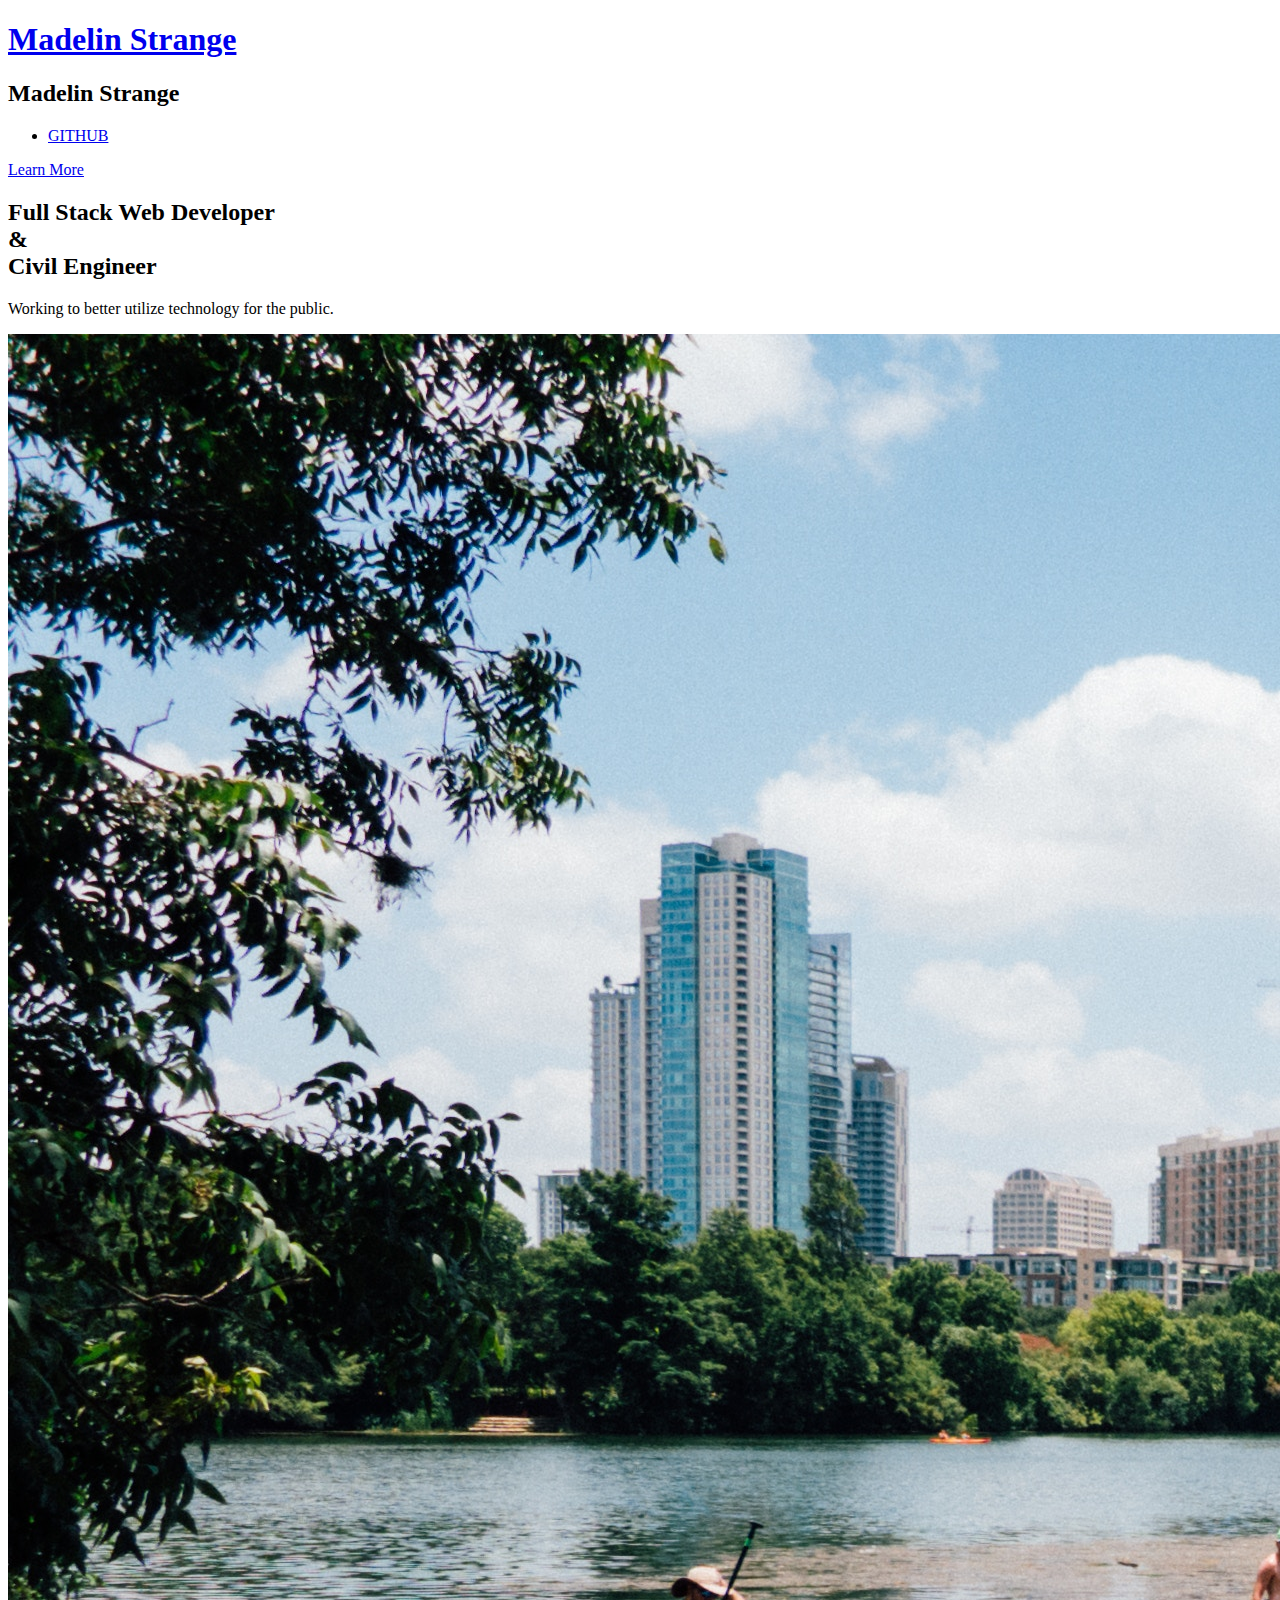
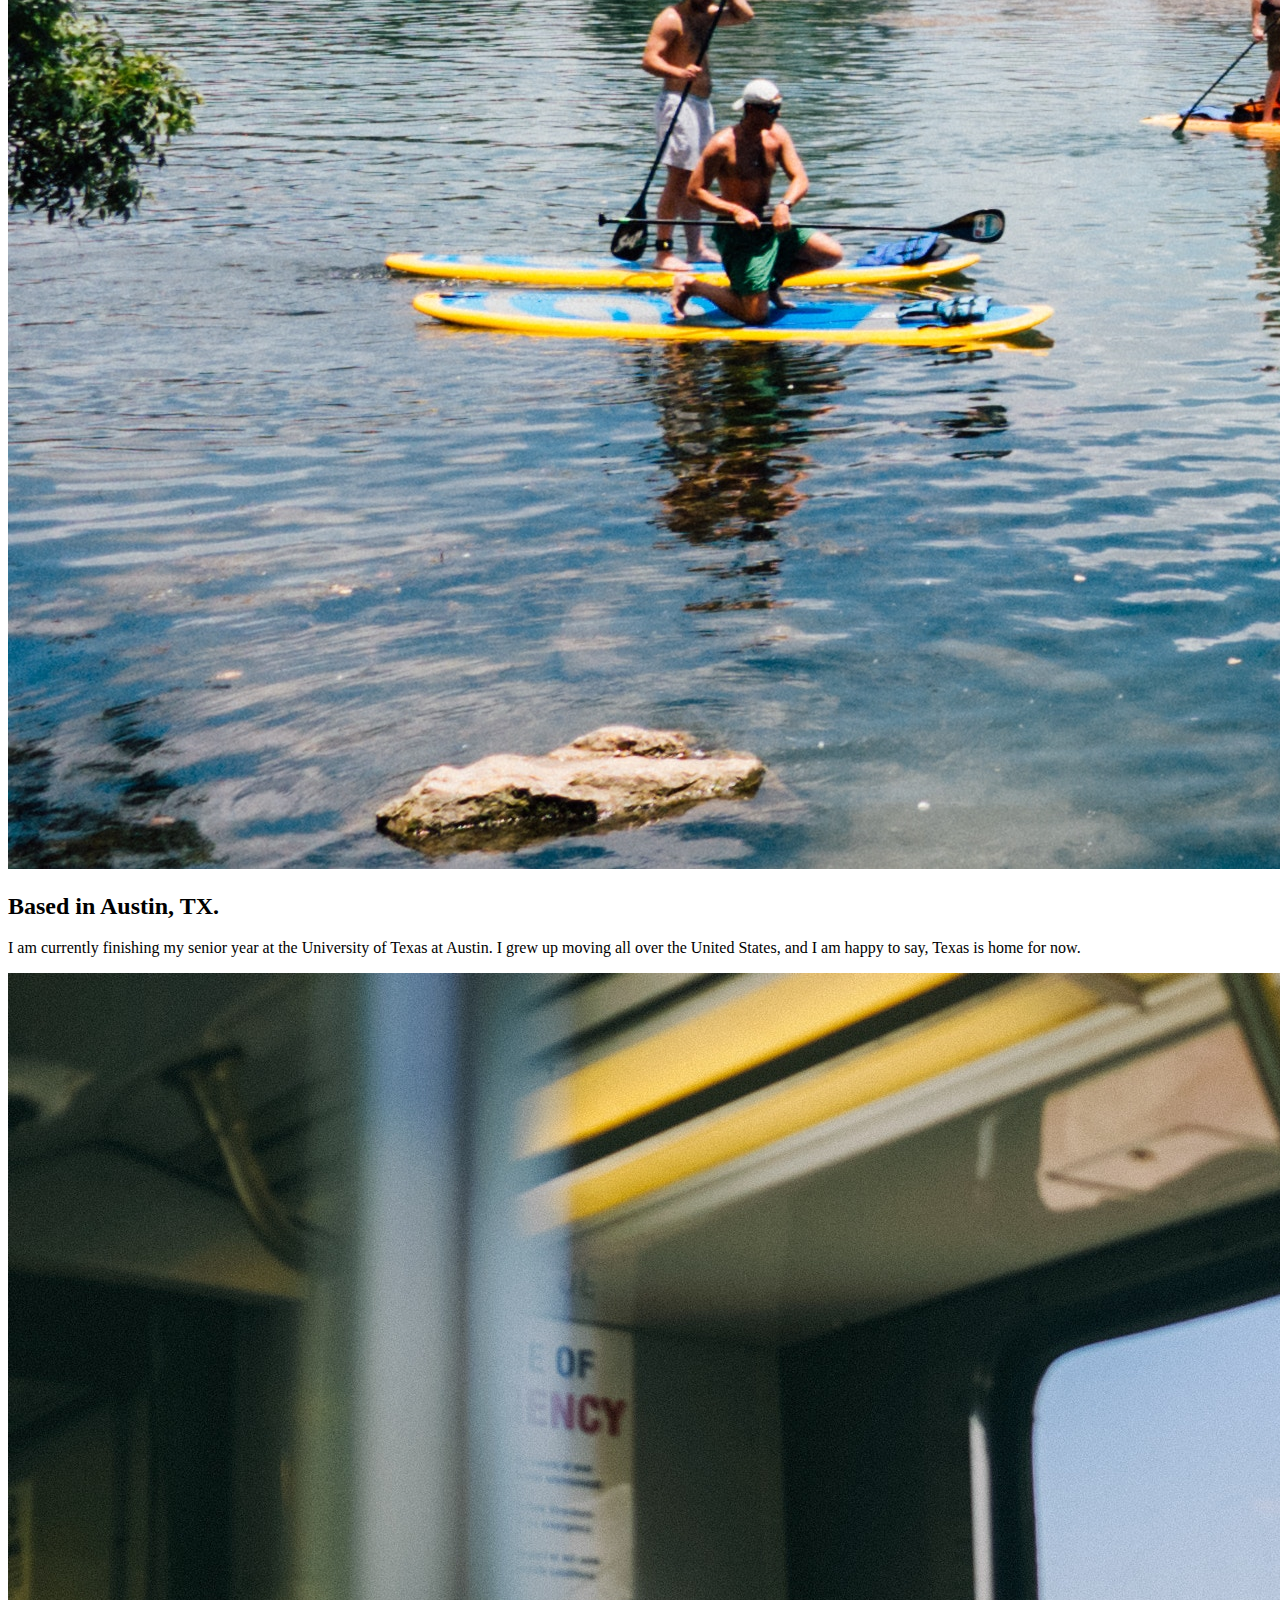
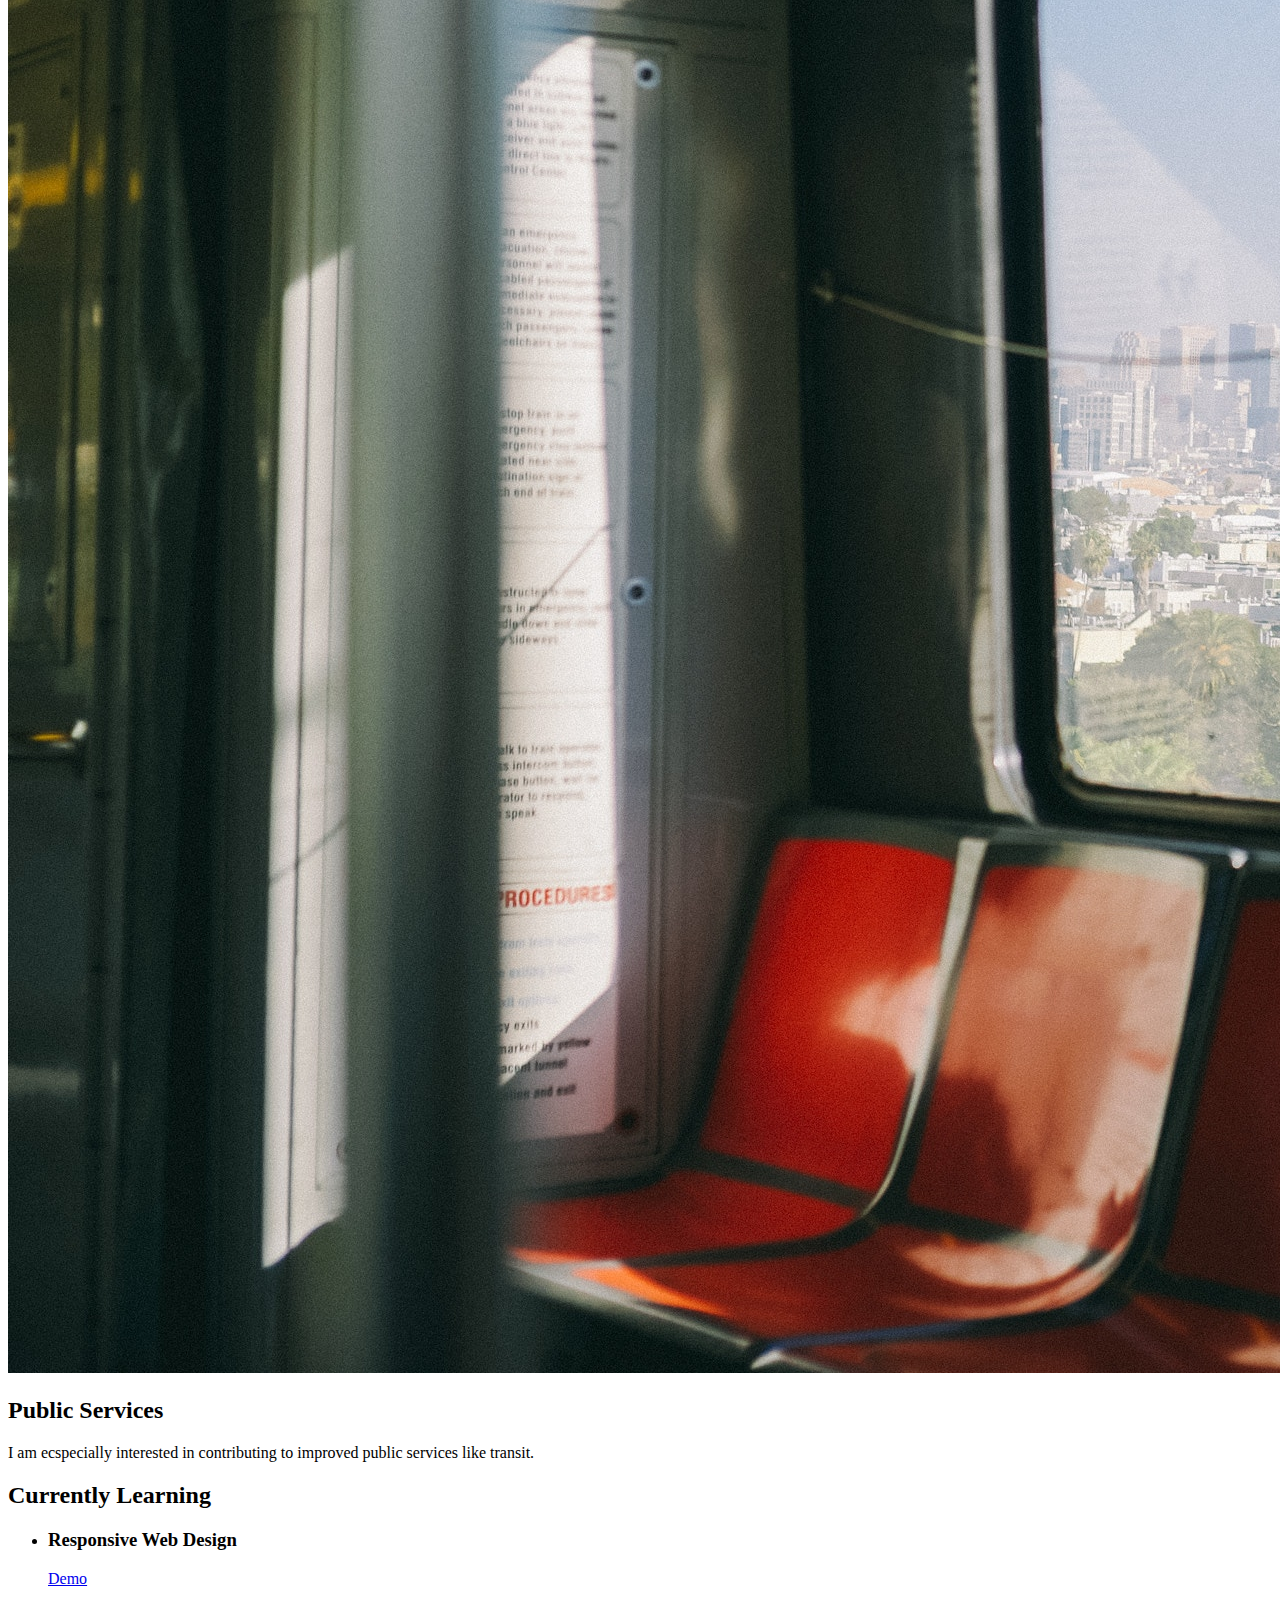
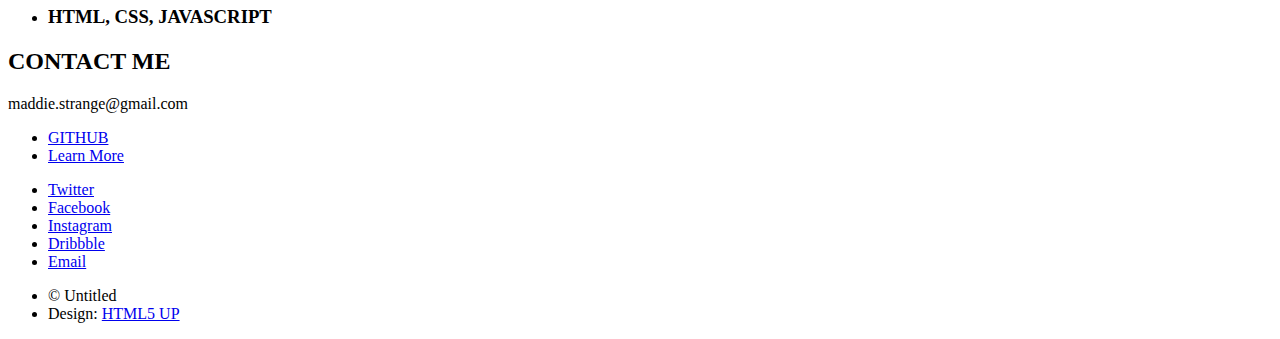
==== index.html @ aa62a580 "everything" ====
<!DOCTYPE HTML>
<!--
	Spectral by HTML5 UP
	html5up.net | @ajlkn
	Free for personal and commercial use under the CCA 3.0 license (html5up.net/license)
-->
<html>
	<head>
		<title>Madelin Strange Portfolio</title>
		<meta charset="utf-8" />
		<meta name="viewport" content="width=device-width, initial-scale=1, user-scalable=no" />
		<link rel="stylesheet" href="assets/css/main.css" />
		<noscript><link rel="stylesheet" href="assets/css/noscript.css" /></noscript>
	</head>
	<body class="landing is-preload">

		<!-- Page Wrapper -->
			<div id="page-wrapper">

				<!-- Header -->
					<header id="header" class="alt">
						<h1><a href="index.html">Madelin Strange</a></h1>
						<nav id="nav">
							<ul>
								<!-- <li class="special">
									<a href="#menu" class="menuToggle"><span>Menu</span></a>
									<div id="menu">
										<ul>
											<li><a href="index.html">Home</a></li>
											<li><a href="generic.html">Generic</a></li>
											<li><a href="elements.html">Elements</a></li>
											<li><a href="#">Sign Up</a></li>
											<li><a href="#">Log In</a></li>
										</ul>
									</div>
								</li> -->
							</ul>
						</nav>
					</header>

				<!-- Banner -->
					<section id="banner">
						<div class="inner">
							<h2>Madelin Strange</h2>
							<!-- <p>Another fine responsive<br />
							site template freebie<br />
							crafted by <a href="http://html5up.net">HTML5 UP</a>.</p> -->
							<ul class="actions special">
							<li><a href="https://github.com/maddiestrange" class="button primary">GITHUB</a></li>
							</ul>
						</div>
						<a href="#one" class="more scrolly">Learn More</a>
					</section>

				<!-- One -->
					<section id="one" class="wrapper style1 special">
						<div class="inner">
							<header class="major">
								<h2>Full Stack Web Developer<br />
									& <br />
								Civil Engineer</h2>
								<p>Working to better utilize technology for the public.<br /></p>
							</header>
							<!--<ul class="icons major">
								<li><span class="icon fa-diamond major style1"><span class="label">Lorem</span></span></li>
								<li><span class="icon fa-heart-o major style2"><span class="label">Ipsum</span></span></li>
								<li><span class="icon fa-code major style3"><span class="label">Dolor</span></span></li>-->
							</ul>
						</div>
					</section>

				<!-- Two -->
					<section id="two" class="wrapper alt style2">
						<section class="spotlight">
							<div class="image"><img src="images/austin.jpg" alt="" /></div><div class="content">
								<h2>Based in Austin, TX.<br /></h2>
								<p>I am currently finishing my senior year at the University of Texas at Austin. I grew up moving all over the United States, and I am happy to say, Texas is home for now.</p>
							</div>
						</section>
						<!--<section class="spotlight">
							<div class="image"><img src="images/IMG_7140.JPG" alt="" /></div><div class="content">
								<h2>Tortor dolore feugiat<br />
								elementum magna</h2>
								<p>Aliquam ut ex ut augue consectetur interdum. Donec hendrerit imperdiet. Mauris eleifend fringilla nullam aenean mi ligula.</p>
							</div>
						</section>-->
						<section class="spotlight">
							<div class="image"><img src="images/muni.jpg" alt="" /></div><div class="content">
								<h2>Public Services<br /></h2>
								<p>I am ecspecially interested in contributing to improved public services like transit.</p>
							</div>
						</section>
					</section>

				<!-- Three -->
					<section id="three" class="wrapper style3 special">
						<div class="inner">
							<header class="major">
								<h2>Currently Learning</h2>
								<!--<p>Aliquam ut ex ut augue consectetur interdum. Donec amet imperdiet eleifend<br />
								fringilla tincidunt. Nullam dui leo Aenean mi ligula, rhoncus ullamcorper.</p>-->
							</header>
							<ul class="features">
								<!--<li class="icon fa-paper-plane-o">
									<h3>Arcu accumsan</h3>
									<p>Augue consectetur sed interdum imperdiet et ipsum. Mauris lorem tincidunt nullam amet leo Aenean ligula consequat consequat.</p>
								</li>-->
								<li class="icon fa-laptop">
									<h3>Responsive Web Design</h3>
									<a href="https://github.com/maddiestrange/responsive-web-design-I">Demo</a>
								</li>
								<li class="icon fa-code">
									<h3>HTML, CSS, JAVASCRIPT</h3>
									<!--<p>Augue consectetur sed interdum imperdiet et ipsum. Mauris lorem tincidunt nullam amet leo Aenean ligula consequat consequat.</p>-->
								</li>
								<!--<li class="icon fa-headphones">
									<h3>Mauris Imperdiet</h3>
									<p>Augue consectetur sed interdum imperdiet et ipsum. Mauris lorem tincidunt nullam amet leo Aenean ligula consequat consequat.</p>
								</li>-->
								<!--<li class="icon fa-heart-o">
									<h3>Aenean Primis</h3>
									<p>Augue consectetur sed interdum imperdiet et ipsum. Mauris lorem tincidunt nullam amet leo Aenean ligula consequat consequat.</p>
								</li>-->
								<!--<li class="icon fa-flag-o">
									<h3>Tortor Ut</h3>
									<p>Augue consectetur sed interdum imperdiet et ipsum. Mauris lorem tincidunt nullam amet leo Aenean ligula consequat consequat.</p>
								</li>-->
							</ul>
						</div>
					</section>

				<!-- CTA -->
					<section id="cta" class="wrapper style4">
						<div class="inner">
							<header>
								<h2>CONTACT ME</h2>
								<p>maddie.strange@gmail.com</p>
							</header>
							<ul class="actions stacked">
								<li><a href="https://github.com/maddiestrange" class="button fit primary">GITHUB</a></li>
								<li><a href="#" class="button fit">Learn More</a></li>
							</ul>
						</div>
					</section>

				<!-- Footer -->
					<footer id="footer">
						<ul class="icons">
							<li><a href="#" class="icon fa-twitter"><span class="label">Twitter</span></a></li>
							<li><a href="#" class="icon fa-facebook"><span class="label">Facebook</span></a></li>
							<li><a href="#" class="icon fa-instagram"><span class="label">Instagram</span></a></li>
							<li><a href="#" class="icon fa-dribbble"><span class="label">Dribbble</span></a></li>
							<li><a href="maddie.strange@gmail.com" class="icon fa-envelope-o"><span class="label">Email</span></a></li>
						</ul>
						<ul class="copyright">
							<li>&copy; Untitled</li><li>Design: <a href="http://html5up.net">HTML5 UP</a></li>
						</ul>
					</footer>

			</div>

		<!-- Scripts -->
			<script src="assets/js/jquery.min.js"></script>
			<script src="assets/js/jquery.scrollex.min.js"></script>
			<script src="assets/js/jquery.scrolly.min.js"></script>
			<script src="assets/js/browser.min.js"></script>
			<script src="assets/js/breakpoints.min.js"></script>
			<script src="assets/js/util.js"></script>
			<script src="assets/js/main.js"></script>

	</body>
</html>
---- assets/css/noscript.css ----
/*
	Spectral by HTML5 UP
	html5up.net | @ajlkn
	Free for personal and commercial use under the CCA 3.0 license (html5up.net/license)
*/

/* Banner */

	body.is-preload #banner h2 {
		-moz-transform: none;
		-webkit-transform: none;
		-ms-transform: none;
		transform: none;
		opacity: 1;
	}

		body.is-preload #banner h2:before, body.is-preload #banner h2:after {
			width: 100%;
		}

	body.is-preload #banner .more {
		-moz-transform: none;
		-webkit-transform: none;
		-ms-transform: none;
		transform: none;
		opacity: 1;
	}

	body.is-preload #banner:after {
		opacity: 0;
	}
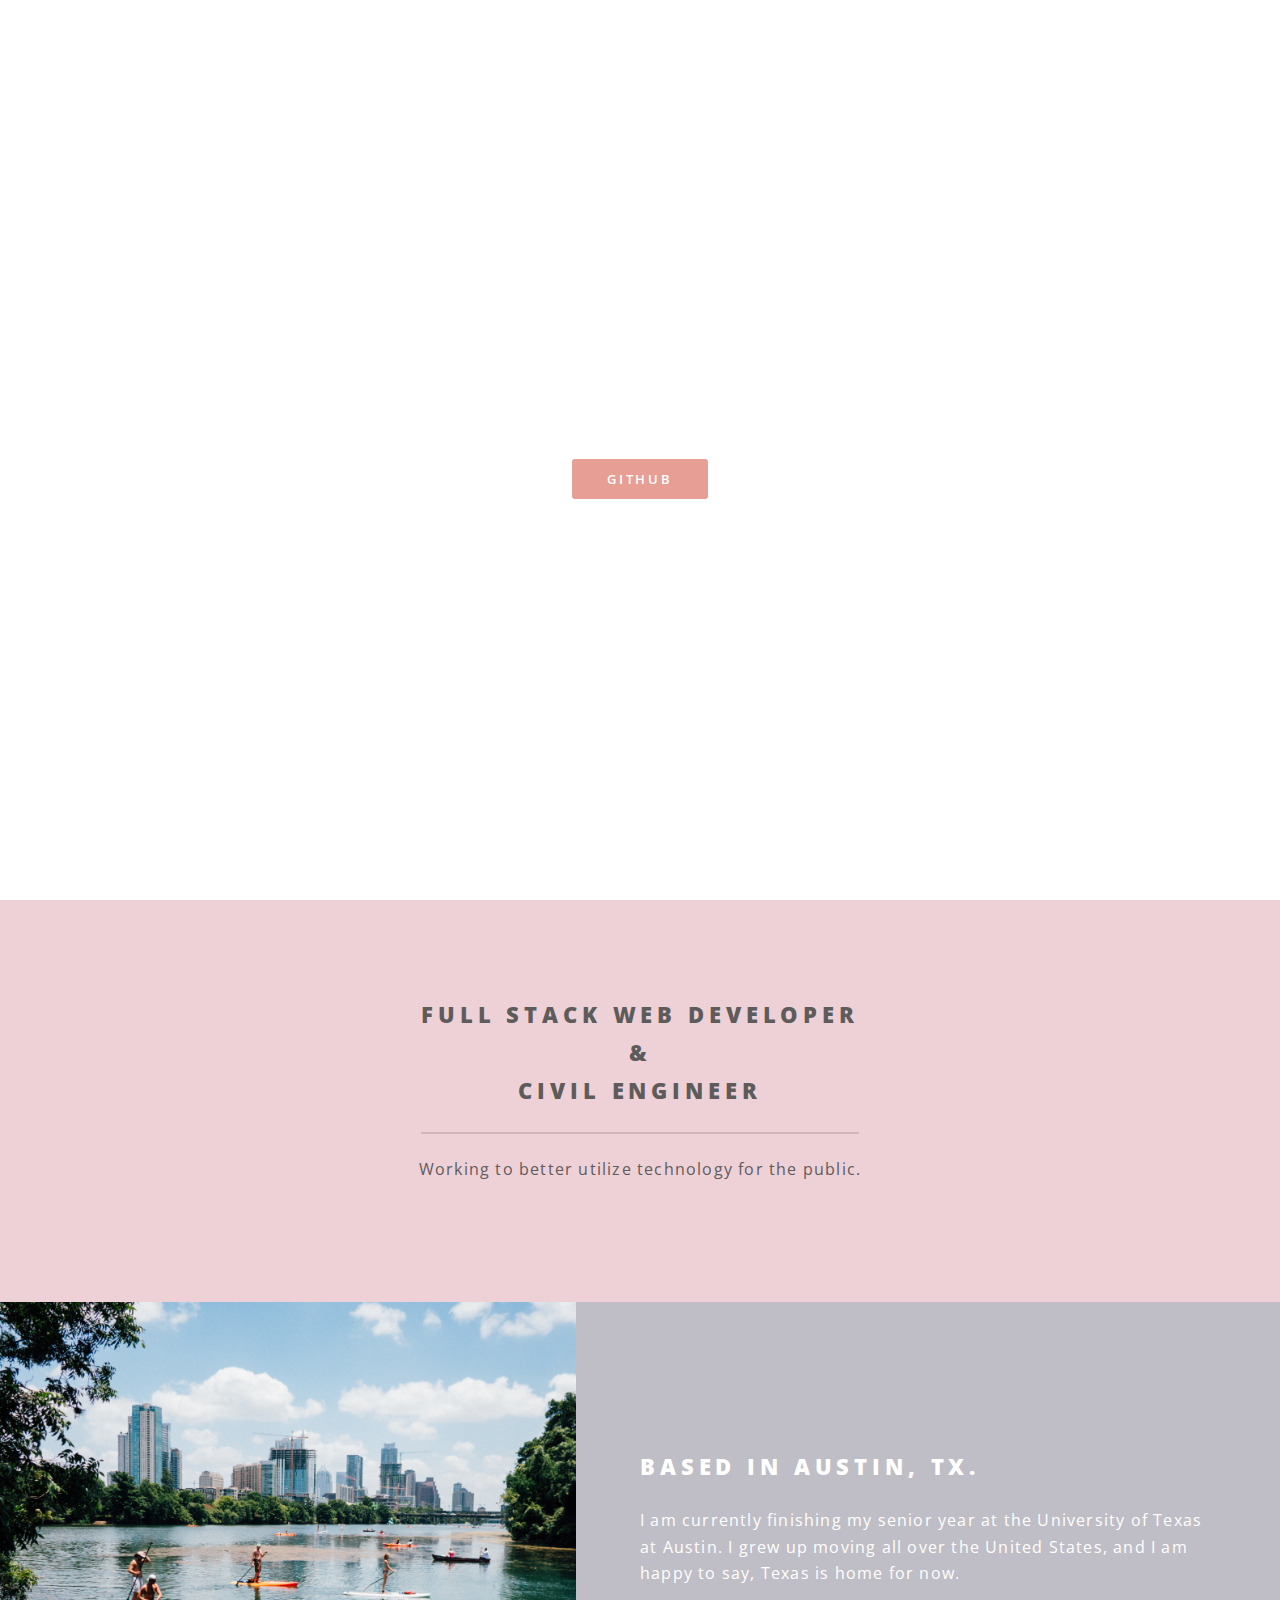
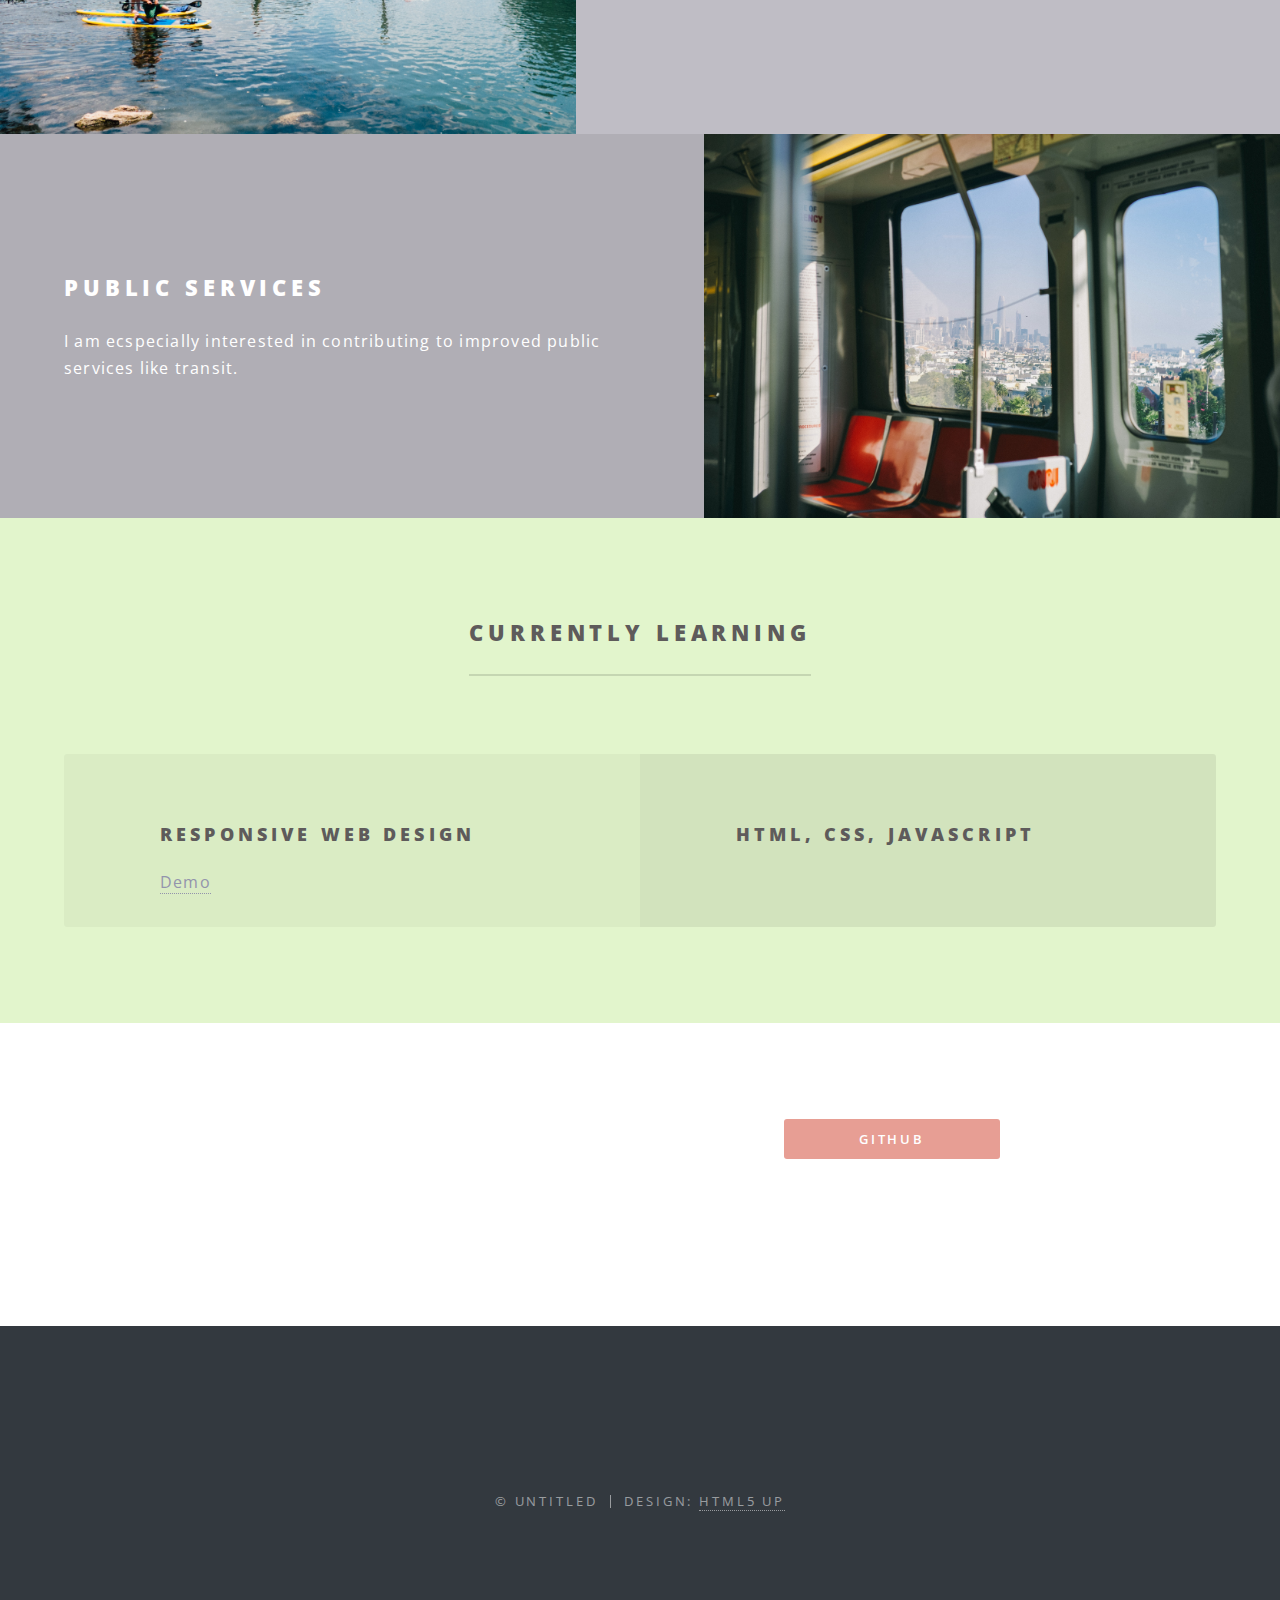
==== commit dc328c3f: "fixed css link" ====
--- a/index.html
+++ b/index.html
@@ -9,7 +9,7 @@
 		<title>Madelin Strange Portfolio</title>
 		<meta charset="utf-8" />
 		<meta name="viewport" content="width=device-width, initial-scale=1, user-scalable=no" />
-		<link rel="stylesheet" href="assets/css/main.css" />
+		<link rel="stylesheet" href="main.css" />
 		<noscript><link rel="stylesheet" href="assets/css/noscript.css" /></noscript>
 	</head>
 	<body class="landing is-preload">
--- a/main.css
+++ b/main.css
@@ -0,0 +1,3978 @@
+@import url(font-awesome.min.css);
+@import url("https://fonts.googleapis.com/css?family=Open+Sans:400,400italic,600,600italic,800,800italic");
+
+/*
+	Spectral by HTML5 UP
+	html5up.net | @ajlkn
+	Free for personal and commercial use under the CCA 3.0 license (html5up.net/license)
+*/
+
+html, body, div, span, applet, object,
+iframe, h1, h2, h3, h4, h5, h6, p, blockquote,
+pre, a, abbr, acronym, address, big, cite,
+code, del, dfn, em, img, ins, kbd, q, s, samp,
+small, strike, strong, sub, sup, tt, var, b,
+u, i, center, dl, dt, dd, ol, ul, li, fieldset,
+form, label, legend, table, caption, tbody,
+tfoot, thead, tr, th, td, article, aside,
+canvas, details, embed, figure, figcaption,
+footer, header, hgroup, menu, nav, output, ruby,
+section, summary, time, mark, audio, video {
+	margin: 0;
+	padding: 0;
+	border: 0;
+	font-size: 100%;
+	font: inherit;
+	vertical-align: baseline;}
+
+article, aside, details, figcaption, figure,
+footer, header, hgroup, menu, nav, section {
+	display: block;}
+
+body {
+	line-height: 1;
+}
+
+ol, ul {
+	list-style: none;
+}
+
+blockquote, q {
+	quotes: none;
+}
+
+	blockquote:before, blockquote:after, q:before, q:after {
+		content: '';
+		content: none;
+	}
+
+table {
+	border-collapse: collapse;
+	border-spacing: 0;
+}
+
+body {
+	-webkit-text-size-adjust: none;
+}
+
+mark {
+	background-color: transparent;
+	color: inherit;
+}
+
+input::-moz-focus-inner {
+	border: 0;
+	padding: 0;
+}
+
+input, select, textarea {
+	-moz-appearance: none;
+	-webkit-appearance: none;
+	-ms-appearance: none;
+	appearance: none;
+}
+
+/* Basic */
+
+	@-ms-viewport {
+		width: device-width;
+	}
+
+	html {
+		box-sizing: border-box;
+	}
+
+	*, *:before, *:after {
+		box-sizing: inherit;
+	}
+
+	body {
+	
+	}
+
+		body.is-preload *, body.is-preload *:before, body.is-preload *:after {
+			-moz-animation: none !important;
+			-webkit-animation: none !important;
+			-ms-animation: none !important;
+			animation: none !important;
+			-moz-transition: none !important;
+			-webkit-transition: none !important;
+			-ms-transition: none !important;
+			transition: none !important;
+		}
+
+	body, input, select, textarea {
+		color: #fff;
+		font-family: "Open Sans", Helvetica, sans-serif;
+		font-size: 15pt;
+		font-weight: 400;
+		letter-spacing: 0.075em;
+		line-height: 1.65em;
+	}
+
+		@media screen and (max-width: 1680px) {
+
+			body, input, select, textarea {
+				font-size: 13pt;
+			}
+
+		}
+
+		@media screen and (max-width: 1280px) {
+
+			body, input, select, textarea {
+				font-size: 12pt;
+			}
+
+		}
+
+		@media screen and (max-width: 736px) {
+
+			body, input, select, textarea {
+				font-size: 11pt;
+				letter-spacing: 0.0375em;
+			}
+
+		}
+
+	a {
+		-moz-transition: color 0.2s ease, border-bottom-color 0.2s ease;
+		-webkit-transition: color 0.2s ease, border-bottom-color 0.2s ease;
+		-ms-transition: color 0.2s ease, border-bottom-color 0.2s ease;
+		transition: color 0.2s ease, border-bottom-color 0.2s ease;
+		border-bottom: dotted 1px;
+		color: inherit;
+		text-decoration: none;
+	}
+
+		a:hover {
+			border-bottom-color: transparent;
+		}
+
+	strong, b {
+		color: #fff;
+		font-weight: 600;
+	}
+
+	em, i {
+		font-style: italic;
+	}
+
+	p {
+		margin: 0 0 2em 0;
+	}
+
+	h1, h2, h3, h4, h5, h6 {
+		color: #fff;
+		font-weight: 800;
+		letter-spacing: 0.225em;
+		line-height: 1em;
+		margin: 0 0 1em 0;
+		text-transform: uppercase;
+	}
+
+		h1 a, h2 a, h3 a, h4 a, h5 a, h6 a {
+			color: inherit;
+			text-decoration: none;
+		}
+
+	h2 {
+		font-size: 1.35em;
+		line-height: 1.75em;
+	}
+
+		@media screen and (max-width: 736px) {
+
+			h2 {
+				font-size: 1.1em;
+				line-height: 1.65em;
+			}
+
+		}
+
+	h3 {
+		font-size: 1.15em;
+		line-height: 1.75em;
+	}
+
+		@media screen and (max-width: 736px) {
+
+			h3 {
+				font-size: 1em;
+				line-height: 1.65em;
+			}
+
+		}
+
+	h4 {
+		font-size: 1em;
+		line-height: 1.5em;
+	}
+
+	h5 {
+		font-size: 0.8em;
+		line-height: 1.5em;
+	}
+
+	h6 {
+		font-size: 0.7em;
+		line-height: 1.5em;
+	}
+
+	sub {
+		font-size: 0.8em;
+		position: relative;
+		top: 0.5em;
+	}
+
+	sup {
+		font-size: 0.8em;
+		position: relative;
+		top: -0.5em;
+	}
+
+	hr {
+		border: 0;
+		border-bottom: solid 2px #fff;
+		margin: 3em 0;
+	}
+
+		hr.major {
+			margin: 4.5em 0;
+		}
+
+	blockquote {
+		border-left: solid 4px #fff;
+		font-style: italic;
+		margin: 0 0 2em 0;
+		padding: 0.5em 0 0.5em 2em;
+	}
+
+	code {
+		background: rgba(144, 144, 144, 0.25);
+		border-radius: 3px;
+		font-family: "Courier New", monospace;
+		font-size: 0.9em;
+		letter-spacing: 0;
+		margin: 0 0.25em;
+		padding: 0.25em 0.65em;
+	}
+
+	pre {
+		-webkit-overflow-scrolling: touch;
+		font-family: "Courier New", monospace;
+		font-size: 0.9em;
+		margin: 0 0 2em 0;
+	}
+
+		pre code {
+			display: block;
+			line-height: 1.75em;
+			padding: 1em 1.5em;
+			overflow-x: auto;
+		}
+
+	.align-left {
+		text-align: left;
+	}
+
+	.align-center {
+		text-align: center;
+	}
+
+	.align-right {
+		text-align: right;
+	}
+
+/* Row */
+
+	.row {
+		display: flex;
+		flex-wrap: wrap;
+		box-sizing: border-box;
+		align-items: stretch;
+	}
+
+		.row > * {
+			box-sizing: border-box;
+		}
+
+		.row.gtr-uniform > * > :last-child {
+			margin-bottom: 0;
+		}
+
+		.row.aln-left {
+			justify-content: flex-start;
+		}
+
+		.row.aln-center {
+			justify-content: center;
+		}
+
+		.row.aln-right {
+			justify-content: flex-end;
+		}
+
+		.row.aln-top {
+			align-items: flex-start;
+		}
+
+		.row.aln-middle {
+			align-items: center;
+		}
+
+		.row.aln-bottom {
+			align-items: flex-end;
+		}
+
+		.row > .imp {
+			order: -1;
+		}
+
+		.row > .col-1 {
+			width: 8.3333333333%;
+		}
+
+		.row > .off-1 {
+			margin-left: 8.3333333333%;
+		}
+
+		.row > .col-2 {
+			width: 16.6666666667%;
+		}
+
+		.row > .off-2 {
+			margin-left: 16.6666666667%;
+		}
+
+		.row > .col-3 {
+			width: 25%;
+		}
+
+		.row > .off-3 {
+			margin-left: 25%;
+		}
+
+		.row > .col-4 {
+			width: 33.3333333333%;
+		}
+
+		.row > .off-4 {
+			margin-left: 33.3333333333%;
+		}
+
+		.row > .col-5 {
+			width: 41.6666666667%;
+		}
+
+		.row > .off-5 {
+			margin-left: 41.6666666667%;
+		}
+
+		.row > .col-6 {
+			width: 50%;
+		}
+
+		.row > .off-6 {
+			margin-left: 50%;
+		}
+
+		.row > .col-7 {
+			width: 58.3333333333%;
+		}
+
+		.row > .off-7 {
+			margin-left: 58.3333333333%;
+		}
+
+		.row > .col-8 {
+			width: 66.6666666667%;
+		}
+
+		.row > .off-8 {
+			margin-left: 66.6666666667%;
+		}
+
+		.row > .col-9 {
+			width: 75%;
+		}
+
+		.row > .off-9 {
+			margin-left: 75%;
+		}
+
+		.row > .col-10 {
+			width: 83.3333333333%;
+		}
+
+		.row > .off-10 {
+			margin-left: 83.3333333333%;
+		}
+
+		.row > .col-11 {
+			width: 91.6666666667%;
+		}
+
+		.row > .off-11 {
+			margin-left: 91.6666666667%;
+		}
+
+		.row > .col-12 {
+			width: 100%;
+		}
+
+		.row > .off-12 {
+			margin-left: 100%;
+		}
+
+		.row.gtr-0 {
+			margin-top: 0;
+			margin-left: 0em;
+		}
+
+			.row.gtr-0 > * {
+				padding: 0 0 0 0em;
+			}
+
+			.row.gtr-0.gtr-uniform {
+				margin-top: 0em;
+			}
+
+				.row.gtr-0.gtr-uniform > * {
+					padding-top: 0em;
+				}
+
+		.row.gtr-25 {
+			margin-top: 0;
+			margin-left: -0.375em;
+		}
+
+			.row.gtr-25 > * {
+				padding: 0 0 0 0.375em;
+			}
+
+			.row.gtr-25.gtr-uniform {
+				margin-top: -0.375em;
+			}
+
+				.row.gtr-25.gtr-uniform > * {
+					padding-top: 0.375em;
+				}
+
+		.row.gtr-50 {
+			margin-top: 0;
+			margin-left: -0.75em;
+		}
+
+			.row.gtr-50 > * {
+				padding: 0 0 0 0.75em;
+			}
+
+			.row.gtr-50.gtr-uniform {
+				margin-top: -0.75em;
+			}
+
+				.row.gtr-50.gtr-uniform > * {
+					padding-top: 0.75em;
+				}
+
+		.row {
+			margin-top: 0;
+			margin-left: -1.5em;
+		}
+
+			.row > * {
+				padding: 0 0 0 1.5em;
+			}
+
+			.row.gtr-uniform {
+				margin-top: -1.5em;
+			}
+
+				.row.gtr-uniform > * {
+					padding-top: 1.5em;
+				}
+
+		.row.gtr-150 {
+			margin-top: 0;
+			margin-left: -2.25em;
+		}
+
+			.row.gtr-150 > * {
+				padding: 0 0 0 2.25em;
+			}
+
+			.row.gtr-150.gtr-uniform {
+				margin-top: -2.25em;
+			}
+
+				.row.gtr-150.gtr-uniform > * {
+					padding-top: 2.25em;
+				}
+
+		.row.gtr-200 {
+			margin-top: 0;
+			margin-left: -3em;
+		}
+
+			.row.gtr-200 > * {
+				padding: 0 0 0 3em;
+			}
+
+			.row.gtr-200.gtr-uniform {
+				margin-top: -3em;
+			}
+
+				.row.gtr-200.gtr-uniform > * {
+					padding-top: 3em;
+				}
+
+		@media screen and (max-width: 1680px) {
+
+			.row {
+				display: flex;
+				flex-wrap: wrap;
+				box-sizing: border-box;
+				align-items: stretch;
+			}
+
+				.row > * {
+					box-sizing: border-box;
+				}
+
+				.row.gtr-uniform > * > :last-child {
+					margin-bottom: 0;
+				}
+
+				.row.aln-left {
+					justify-content: flex-start;
+				}
+
+				.row.aln-center {
+					justify-content: center;
+				}
+
+				.row.aln-right {
+					justify-content: flex-end;
+				}
+
+				.row.aln-top {
+					align-items: flex-start;
+				}
+
+				.row.aln-middle {
+					align-items: center;
+				}
+
+				.row.aln-bottom {
+					align-items: flex-end;
+				}
+
+				.row > .imp-xlarge {
+					order: -1;
+				}
+
+				.row > .col-1-xlarge {
+					width: 8.3333333333%;
+				}
+
+				.row > .off-1-xlarge {
+					margin-left: 8.3333333333%;
+				}
+
+				.row > .col-2-xlarge {
+					width: 16.6666666667%;
+				}
+
+				.row > .off-2-xlarge {
+					margin-left: 16.6666666667%;
+				}
+
+				.row > .col-3-xlarge {
+					width: 25%;
+				}
+
+				.row > .off-3-xlarge {
+					margin-left: 25%;
+				}
+
+				.row > .col-4-xlarge {
+					width: 33.3333333333%;
+				}
+
+				.row > .off-4-xlarge {
+					margin-left: 33.3333333333%;
+				}
+
+				.row > .col-5-xlarge {
+					width: 41.6666666667%;
+				}
+
+				.row > .off-5-xlarge {
+					margin-left: 41.6666666667%;
+				}
+
+				.row > .col-6-xlarge {
+					width: 50%;
+				}
+
+				.row > .off-6-xlarge {
+					margin-left: 50%;
+				}
+
+				.row > .col-7-xlarge {
+					width: 58.3333333333%;
+				}
+
+				.row > .off-7-xlarge {
+					margin-left: 58.3333333333%;
+				}
+
+				.row > .col-8-xlarge {
+					width: 66.6666666667%;
+				}
+
+				.row > .off-8-xlarge {
+					margin-left: 66.6666666667%;
+				}
+
+				.row > .col-9-xlarge {
+					width: 75%;
+				}
+
+				.row > .off-9-xlarge {
+					margin-left: 75%;
+				}
+
+				.row > .col-10-xlarge {
+					width: 83.3333333333%;
+				}
+
+				.row > .off-10-xlarge {
+					margin-left: 83.3333333333%;
+				}
+
+				.row > .col-11-xlarge {
+					width: 91.6666666667%;
+				}
+
+				.row > .off-11-xlarge {
+					margin-left: 91.6666666667%;
+				}
+
+				.row > .col-12-xlarge {
+					width: 100%;
+				}
+
+				.row > .off-12-xlarge {
+					margin-left: 100%;
+				}
+
+				.row.gtr-0 {
+					margin-top: 0;
+					margin-left: 0em;
+				}
+
+					.row.gtr-0 > * {
+						padding: 0 0 0 0em;
+					}
+
+					.row.gtr-0.gtr-uniform {
+						margin-top: 0em;
+					}
+
+						.row.gtr-0.gtr-uniform > * {
+							padding-top: 0em;
+						}
+
+				.row.gtr-25 {
+					margin-top: 0;
+					margin-left: -0.375em;
+				}
+
+					.row.gtr-25 > * {
+						padding: 0 0 0 0.375em;
+					}
+
+					.row.gtr-25.gtr-uniform {
+						margin-top: -0.375em;
+					}
+
+						.row.gtr-25.gtr-uniform > * {
+							padding-top: 0.375em;
+						}
+
+				.row.gtr-50 {
+					margin-top: 0;
+					margin-left: -0.75em;
+				}
+
+					.row.gtr-50 > * {
+						padding: 0 0 0 0.75em;
+					}
+
+					.row.gtr-50.gtr-uniform {
+						margin-top: -0.75em;
+					}
+
+						.row.gtr-50.gtr-uniform > * {
+							padding-top: 0.75em;
+						}
+
+				.row {
+					margin-top: 0;
+					margin-left: -1.5em;
+				}
+
+					.row > * {
+						padding: 0 0 0 1.5em;
+					}
+
+					.row.gtr-uniform {
+						margin-top: -1.5em;
+					}
+
+						.row.gtr-uniform > * {
+							padding-top: 1.5em;
+						}
+
+				.row.gtr-150 {
+					margin-top: 0;
+					margin-left: -2.25em;
+				}
+
+					.row.gtr-150 > * {
+						padding: 0 0 0 2.25em;
+					}
+
+					.row.gtr-150.gtr-uniform {
+						margin-top: -2.25em;
+					}
+
+						.row.gtr-150.gtr-uniform > * {
+							padding-top: 2.25em;
+						}
+
+				.row.gtr-200 {
+					margin-top: 0;
+					margin-left: -3em;
+				}
+
+					.row.gtr-200 > * {
+						padding: 0 0 0 3em;
+					}
+
+					.row.gtr-200.gtr-uniform {
+						margin-top: -3em;
+					}
+
+						.row.gtr-200.gtr-uniform > * {
+							padding-top: 3em;
+						}
+
+		}
+
+		@media screen and (max-width: 1280px) {
+
+			.row {
+				display: flex;
+				flex-wrap: wrap;
+				box-sizing: border-box;
+				align-items: stretch;
+			}
+
+				.row > * {
+					box-sizing: border-box;
+				}
+
+				.row.gtr-uniform > * > :last-child {
+					margin-bottom: 0;
+				}
+
+				.row.aln-left {
+					justify-content: flex-start;
+				}
+
+				.row.aln-center {
+					justify-content: center;
+				}
+
+				.row.aln-right {
+					justify-content: flex-end;
+				}
+
+				.row.aln-top {
+					align-items: flex-start;
+				}
+
+				.row.aln-middle {
+					align-items: center;
+				}
+
+				.row.aln-bottom {
+					align-items: flex-end;
+				}
+
+				.row > .imp-large {
+					order: -1;
+				}
+
+				.row > .col-1-large {
+					width: 8.3333333333%;
+				}
+
+				.row > .off-1-large {
+					margin-left: 8.3333333333%;
+				}
+
+				.row > .col-2-large {
+					width: 16.6666666667%;
+				}
+
+				.row > .off-2-large {
+					margin-left: 16.6666666667%;
+				}
+
+				.row > .col-3-large {
+					width: 25%;
+				}
+
+				.row > .off-3-large {
+					margin-left: 25%;
+				}
+
+				.row > .col-4-large {
+					width: 33.3333333333%;
+				}
+
+				.row > .off-4-large {
+					margin-left: 33.3333333333%;
+				}
+
+				.row > .col-5-large {
+					width: 41.6666666667%;
+				}
+
+				.row > .off-5-large {
+					margin-left: 41.6666666667%;
+				}
+
+				.row > .col-6-large {
+					width: 50%;
+				}
+
+				.row > .off-6-large {
+					margin-left: 50%;
+				}
+
+				.row > .col-7-large {
+					width: 58.3333333333%;
+				}
+
+				.row > .off-7-large {
+					margin-left: 58.3333333333%;
+				}
+
+				.row > .col-8-large {
+					width: 66.6666666667%;
+				}
+
+				.row > .off-8-large {
+					margin-left: 66.6666666667%;
+				}
+
+				.row > .col-9-large {
+					width: 75%;
+				}
+
+				.row > .off-9-large {
+					margin-left: 75%;
+				}
+
+				.row > .col-10-large {
+					width: 83.3333333333%;
+				}
+
+				.row > .off-10-large {
+					margin-left: 83.3333333333%;
+				}
+
+				.row > .col-11-large {
+					width: 91.6666666667%;
+				}
+
+				.row > .off-11-large {
+					margin-left: 91.6666666667%;
+				}
+
+				.row > .col-12-large {
+					width: 100%;
+				}
+
+				.row > .off-12-large {
+					margin-left: 100%;
+				}
+
+				.row.gtr-0 {
+					margin-top: 0;
+					margin-left: 0em;
+				}
+
+					.row.gtr-0 > * {
+						padding: 0 0 0 0em;
+					}
+
+					.row.gtr-0.gtr-uniform {
+						margin-top: 0em;
+					}
+
+						.row.gtr-0.gtr-uniform > * {
+							padding-top: 0em;
+						}
+
+				.row.gtr-25 {
+					margin-top: 0;
+					margin-left: -0.375em;
+				}
+
+					.row.gtr-25 > * {
+						padding: 0 0 0 0.375em;
+					}
+
+					.row.gtr-25.gtr-uniform {
+						margin-top: -0.375em;
+					}
+
+						.row.gtr-25.gtr-uniform > * {
+							padding-top: 0.375em;
+						}
+
+				.row.gtr-50 {
+					margin-top: 0;
+					margin-left: -0.75em;
+				}
+
+					.row.gtr-50 > * {
+						padding: 0 0 0 0.75em;
+					}
+
+					.row.gtr-50.gtr-uniform {
+						margin-top: -0.75em;
+					}
+
+						.row.gtr-50.gtr-uniform > * {
+							padding-top: 0.75em;
+						}
+
+				.row {
+					margin-top: 0;
+					margin-left: -1.5em;
+				}
+
+					.row > * {
+						padding: 0 0 0 1.5em;
+					}
+
+					.row.gtr-uniform {
+						margin-top: -1.5em;
+					}
+
+						.row.gtr-uniform > * {
+							padding-top: 1.5em;
+						}
+
+				.row.gtr-150 {
+					margin-top: 0;
+					margin-left: -2.25em;
+				}
+
+					.row.gtr-150 > * {
+						padding: 0 0 0 2.25em;
+					}
+
+					.row.gtr-150.gtr-uniform {
+						margin-top: -2.25em;
+					}
+
+						.row.gtr-150.gtr-uniform > * {
+							padding-top: 2.25em;
+						}
+
+				.row.gtr-200 {
+					margin-top: 0;
+					margin-left: -3em;
+				}
+
+					.row.gtr-200 > * {
+						padding: 0 0 0 3em;
+					}
+
+					.row.gtr-200.gtr-uniform {
+						margin-top: -3em;
+					}
+
+						.row.gtr-200.gtr-uniform > * {
+							padding-top: 3em;
+						}
+
+		}
+
+		@media screen and (max-width: 980px) {
+
+			.row {
+				display: flex;
+				flex-wrap: wrap;
+				box-sizing: border-box;
+				align-items: stretch;
+			}
+
+				.row > * {
+					box-sizing: border-box;
+				}
+
+				.row.gtr-uniform > * > :last-child {
+					margin-bottom: 0;
+				}
+
+				.row.aln-left {
+					justify-content: flex-start;
+				}
+
+				.row.aln-center {
+					justify-content: center;
+				}
+
+				.row.aln-right {
+					justify-content: flex-end;
+				}
+
+				.row.aln-top {
+					align-items: flex-start;
+				}
+
+				.row.aln-middle {
+					align-items: center;
+				}
+
+				.row.aln-bottom {
+					align-items: flex-end;
+				}
+
+				.row > .imp-medium {
+					order: -1;
+				}
+
+				.row > .col-1-medium {
+					width: 8.3333333333%;
+				}
+
+				.row > .off-1-medium {
+					margin-left: 8.3333333333%;
+				}
+
+				.row > .col-2-medium {
+					width: 16.6666666667%;
+				}
+
+				.row > .off-2-medium {
+					margin-left: 16.6666666667%;
+				}
+
+				.row > .col-3-medium {
+					width: 25%;
+				}
+
+				.row > .off-3-medium {
+					margin-left: 25%;
+				}
+
+				.row > .col-4-medium {
+					width: 33.3333333333%;
+				}
+
+				.row > .off-4-medium {
+					margin-left: 33.3333333333%;
+				}
+
+				.row > .col-5-medium {
+					width: 41.6666666667%;
+				}
+
+				.row > .off-5-medium {
+					margin-left: 41.6666666667%;
+				}
+
+				.row > .col-6-medium {
+					width: 50%;
+				}
+
+				.row > .off-6-medium {
+					margin-left: 50%;
+				}
+
+				.row > .col-7-medium {
+					width: 58.3333333333%;
+				}
+
+				.row > .off-7-medium {
+					margin-left: 58.3333333333%;
+				}
+
+				.row > .col-8-medium {
+					width: 66.6666666667%;
+				}
+
+				.row > .off-8-medium {
+					margin-left: 66.6666666667%;
+				}
+
+				.row > .col-9-medium {
+					width: 75%;
+				}
+
+				.row > .off-9-medium {
+					margin-left: 75%;
+				}
+
+				.row > .col-10-medium {
+					width: 83.3333333333%;
+				}
+
+				.row > .off-10-medium {
+					margin-left: 83.3333333333%;
+				}
+
+				.row > .col-11-medium {
+					width: 91.6666666667%;
+				}
+
+				.row > .off-11-medium {
+					margin-left: 91.6666666667%;
+				}
+
+				.row > .col-12-medium {
+					width: 100%;
+				}
+
+				.row > .off-12-medium {
+					margin-left: 100%;
+				}
+
+				.row.gtr-0 {
+					margin-top: 0;
+					margin-left: 0em;
+				}
+
+					.row.gtr-0 > * {
+						padding: 0 0 0 0em;
+					}
+
+					.row.gtr-0.gtr-uniform {
+						margin-top: 0em;
+					}
+
+						.row.gtr-0.gtr-uniform > * {
+							padding-top: 0em;
+						}
+
+				.row.gtr-25 {
+					margin-top: 0;
+					margin-left: -0.375em;
+				}
+
+					.row.gtr-25 > * {
+						padding: 0 0 0 0.375em;
+					}
+
+					.row.gtr-25.gtr-uniform {
+						margin-top: -0.375em;
+					}
+
+						.row.gtr-25.gtr-uniform > * {
+							padding-top: 0.375em;
+						}
+
+				.row.gtr-50 {
+					margin-top: 0;
+					margin-left: -0.75em;
+				}
+
+					.row.gtr-50 > * {
+						padding: 0 0 0 0.75em;
+					}
+
+					.row.gtr-50.gtr-uniform {
+						margin-top: -0.75em;
+					}
+
+						.row.gtr-50.gtr-uniform > * {
+							padding-top: 0.75em;
+						}
+
+				.row {
+					margin-top: 0;
+					margin-left: -1.5em;
+				}
+
+					.row > * {
+						padding: 0 0 0 1.5em;
+					}
+
+					.row.gtr-uniform {
+						margin-top: -1.5em;
+					}
+
+						.row.gtr-uniform > * {
+							padding-top: 1.5em;
+						}
+
+				.row.gtr-150 {
+					margin-top: 0;
+					margin-left: -2.25em;
+				}
+
+					.row.gtr-150 > * {
+						padding: 0 0 0 2.25em;
+					}
+
+					.row.gtr-150.gtr-uniform {
+						margin-top: -2.25em;
+					}
+
+						.row.gtr-150.gtr-uniform > * {
+							padding-top: 2.25em;
+						}
+
+				.row.gtr-200 {
+					margin-top: 0;
+					margin-left: -3em;
+				}
+
+					.row.gtr-200 > * {
+						padding: 0 0 0 3em;
+					}
+
+					.row.gtr-200.gtr-uniform {
+						margin-top: -3em;
+					}
+
+						.row.gtr-200.gtr-uniform > * {
+							padding-top: 3em;
+						}
+
+		}
+
+		@media screen and (max-width: 736px) {
+
+			.row {
+				display: flex;
+				flex-wrap: wrap;
+				box-sizing: border-box;
+				align-items: stretch;
+			}
+
+				.row > * {
+					box-sizing: border-box;
+				}
+
+				.row.gtr-uniform > * > :last-child {
+					margin-bottom: 0;
+				}
+
+				.row.aln-left {
+					justify-content: flex-start;
+				}
+
+				.row.aln-center {
+					justify-content: center;
+				}
+
+				.row.aln-right {
+					justify-content: flex-end;
+				}
+
+				.row.aln-top {
+					align-items: flex-start;
+				}
+
+				.row.aln-middle {
+					align-items: center;
+				}
+
+				.row.aln-bottom {
+					align-items: flex-end;
+				}
+
+				.row > .imp-small {
+					order: -1;
+				}
+
+				.row > .col-1-small {
+					width: 8.3333333333%;
+				}
+
+				.row > .off-1-small {
+					margin-left: 8.3333333333%;
+				}
+
+				.row > .col-2-small {
+					width: 16.6666666667%;
+				}
+
+				.row > .off-2-small {
+					margin-left: 16.6666666667%;
+				}
+
+				.row > .col-3-small {
+					width: 25%;
+				}
+
+				.row > .off-3-small {
+					margin-left: 25%;
+				}
+
+				.row > .col-4-small {
+					width: 33.3333333333%;
+				}
+
+				.row > .off-4-small {
+					margin-left: 33.3333333333%;
+				}
+
+				.row > .col-5-small {
+					width: 41.6666666667%;
+				}
+
+				.row > .off-5-small {
+					margin-left: 41.6666666667%;
+				}
+
+				.row > .col-6-small {
+					width: 50%;
+				}
+
+				.row > .off-6-small {
+					margin-left: 50%;
+				}
+
+				.row > .col-7-small {
+					width: 58.3333333333%;
+				}
+
+				.row > .off-7-small {
+					margin-left: 58.3333333333%;
+				}
+
+				.row > .col-8-small {
+					width: 66.6666666667%;
+				}
+
+				.row > .off-8-small {
+					margin-left: 66.6666666667%;
+				}
+
+				.row > .col-9-small {
+					width: 75%;
+				}
+
+				.row > .off-9-small {
+					margin-left: 75%;
+				}
+
+				.row > .col-10-small {
+					width: 83.3333333333%;
+				}
+
+				.row > .off-10-small {
+					margin-left: 83.3333333333%;
+				}
+
+				.row > .col-11-small {
+					width: 91.6666666667%;
+				}
+
+				.row > .off-11-small {
+					margin-left: 91.6666666667%;
+				}
+
+				.row > .col-12-small {
+					width: 100%;
+				}
+
+				.row > .off-12-small {
+					margin-left: 100%;
+				}
+
+				.row.gtr-0 {
+					margin-top: 0;
+					margin-left: 0em;
+				}
+
+					.row.gtr-0 > * {
+						padding: 0 0 0 0em;
+					}
+
+					.row.gtr-0.gtr-uniform {
+						margin-top: 0em;
+					}
+
+						.row.gtr-0.gtr-uniform > * {
+							padding-top: 0em;
+						}
+
+				.row.gtr-25 {
+					margin-top: 0;
+					margin-left: -0.375em;
+				}
+
+					.row.gtr-25 > * {
+						padding: 0 0 0 0.375em;
+					}
+
+					.row.gtr-25.gtr-uniform {
+						margin-top: -0.375em;
+					}
+
+						.row.gtr-25.gtr-uniform > * {
+							padding-top: 0.375em;
+						}
+
+				.row.gtr-50 {
+					margin-top: 0;
+					margin-left: -0.75em;
+				}
+
+					.row.gtr-50 > * {
+						padding: 0 0 0 0.75em;
+					}
+
+					.row.gtr-50.gtr-uniform {
+						margin-top: -0.75em;
+					}
+
+						.row.gtr-50.gtr-uniform > * {
+							padding-top: 0.75em;
+						}
+
+				.row {
+					margin-top: 0;
+					margin-left: -1.5em;
+				}
+
+					.row > * {
+						padding: 0 0 0 1.5em;
+					}
+
+					.row.gtr-uniform {
+						margin-top: -1.5em;
+					}
+
+						.row.gtr-uniform > * {
+							padding-top: 1.5em;
+						}
+
+				.row.gtr-150 {
+					margin-top: 0;
+					margin-left: -2.25em;
+				}
+
+					.row.gtr-150 > * {
+						padding: 0 0 0 2.25em;
+					}
+
+					.row.gtr-150.gtr-uniform {
+						margin-top: -2.25em;
+					}
+
+						.row.gtr-150.gtr-uniform > * {
+							padding-top: 2.25em;
+						}
+
+				.row.gtr-200 {
+					margin-top: 0;
+					margin-left: -3em;
+				}
+
+					.row.gtr-200 > * {
+						padding: 0 0 0 3em;
+					}
+
+					.row.gtr-200.gtr-uniform {
+						margin-top: -3em;
+					}
+
+						.row.gtr-200.gtr-uniform > * {
+							padding-top: 3em;
+						}
+
+		}
+
+		@media screen and (max-width: 480px) {
+
+			.row {
+				display: flex;
+				flex-wrap: wrap;
+				box-sizing: border-box;
+				align-items: stretch;
+			}
+
+				.row > * {
+					box-sizing: border-box;
+				}
+
+				.row.gtr-uniform > * > :last-child {
+					margin-bottom: 0;
+				}
+
+				.row.aln-left {
+					justify-content: flex-start;
+				}
+
+				.row.aln-center {
+					justify-content: center;
+				}
+
+				.row.aln-right {
+					justify-content: flex-end;
+				}
+
+				.row.aln-top {
+					align-items: flex-start;
+				}
+
+				.row.aln-middle {
+					align-items: center;
+				}
+
+				.row.aln-bottom {
+					align-items: flex-end;
+				}
+
+				.row > .imp-xsmall {
+					order: -1;
+				}
+
+				.row > .col-1-xsmall {
+					width: 8.3333333333%;
+				}
+
+				.row > .off-1-xsmall {
+					margin-left: 8.3333333333%;
+				}
+
+				.row > .col-2-xsmall {
+					width: 16.6666666667%;
+				}
+
+				.row > .off-2-xsmall {
+					margin-left: 16.6666666667%;
+				}
+
+				.row > .col-3-xsmall {
+					width: 25%;
+				}
+
+				.row > .off-3-xsmall {
+					margin-left: 25%;
+				}
+
+				.row > .col-4-xsmall {
+					width: 33.3333333333%;
+				}
+
+				.row > .off-4-xsmall {
+					margin-left: 33.3333333333%;
+				}
+
+				.row > .col-5-xsmall {
+					width: 41.6666666667%;
+				}
+
+				.row > .off-5-xsmall {
+					margin-left: 41.6666666667%;
+				}
+
+				.row > .col-6-xsmall {
+					width: 50%;
+				}
+
+				.row > .off-6-xsmall {
+					margin-left: 50%;
+				}
+
+				.row > .col-7-xsmall {
+					width: 58.3333333333%;
+				}
+
+				.row > .off-7-xsmall {
+					margin-left: 58.3333333333%;
+				}
+
+				.row > .col-8-xsmall {
+					width: 66.6666666667%;
+				}
+
+				.row > .off-8-xsmall {
+					margin-left: 66.6666666667%;
+				}
+
+				.row > .col-9-xsmall {
+					width: 75%;
+				}
+
+				.row > .off-9-xsmall {
+					margin-left: 75%;
+				}
+
+				.row > .col-10-xsmall {
+					width: 83.3333333333%;
+				}
+
+				.row > .off-10-xsmall {
+					margin-left: 83.3333333333%;
+				}
+
+				.row > .col-11-xsmall {
+					width: 91.6666666667%;
+				}
+
+				.row > .off-11-xsmall {
+					margin-left: 91.6666666667%;
+				}
+
+				.row > .col-12-xsmall {
+					width: 100%;
+				}
+
+				.row > .off-12-xsmall {
+					margin-left: 100%;
+				}
+
+				.row.gtr-0 {
+					margin-top: 0;
+					margin-left: 0em;
+				}
+
+					.row.gtr-0 > * {
+						padding: 0 0 0 0em;
+					}
+
+					.row.gtr-0.gtr-uniform {
+						margin-top: 0em;
+					}
+
+						.row.gtr-0.gtr-uniform > * {
+							padding-top: 0em;
+						}
+
+				.row.gtr-25 {
+					margin-top: 0;
+					margin-left: -0.375em;
+				}
+
+					.row.gtr-25 > * {
+						padding: 0 0 0 0.375em;
+					}
+
+					.row.gtr-25.gtr-uniform {
+						margin-top: -0.375em;
+					}
+
+						.row.gtr-25.gtr-uniform > * {
+							padding-top: 0.375em;
+						}
+
+				.row.gtr-50 {
+					margin-top: 0;
+					margin-left: -0.75em;
+				}
+
+					.row.gtr-50 > * {
+						padding: 0 0 0 0.75em;
+					}
+
+					.row.gtr-50.gtr-uniform {
+						margin-top: -0.75em;
+					}
+
+						.row.gtr-50.gtr-uniform > * {
+							padding-top: 0.75em;
+						}
+
+				.row {
+					margin-top: 0;
+					margin-left: -1.5em;
+				}
+
+					.row > * {
+						padding: 0 0 0 1.5em;
+					}
+
+					.row.gtr-uniform {
+						margin-top: -1.5em;
+					}
+
+						.row.gtr-uniform > * {
+							padding-top: 1.5em;
+						}
+
+				.row.gtr-150 {
+					margin-top: 0;
+					margin-left: -2.25em;
+				}
+
+					.row.gtr-150 > * {
+						padding: 0 0 0 2.25em;
+					}
+
+					.row.gtr-150.gtr-uniform {
+						margin-top: -2.25em;
+					}
+
+						.row.gtr-150.gtr-uniform > * {
+							padding-top: 2.25em;
+						}
+
+				.row.gtr-200 {
+					margin-top: 0;
+					margin-left: -3em;
+				}
+
+					.row.gtr-200 > * {
+						padding: 0 0 0 3em;
+					}
+
+					.row.gtr-200.gtr-uniform {
+						margin-top: -3em;
+					}
+
+						.row.gtr-200.gtr-uniform > * {
+							padding-top: 3em;
+						}
+
+		}
+
+/* Section/Article */
+
+	section.special, article.special {
+		text-align: center;
+	}
+
+	header p {
+		color: rgba(255, 255, 255, 0.5);
+		position: relative;
+		top: -0.25em;
+	}
+
+	header h3 + p {
+		font-size: 1.1em;
+	}
+
+	header h4 + p,
+	header h5 + p,
+	header h6 + p {
+		font-size: 0.9em;
+	}
+
+	header.major {
+		margin: 0 0 3.5em 0;
+	}
+
+		header.major h2, header.major h3, header.major h4, header.major h5, header.major h6 {
+			border-bottom: solid 2px #fff;
+			display: inline-block;
+			padding-bottom: 1em;
+			position: relative;
+		}
+
+			header.major h2:after, header.major h3:after, header.major h4:after, header.major h5:after, header.major h6:after {
+				content: '';
+				display: block;
+				height: 1px;
+			}
+
+		header.major p {
+			color: #fff;
+			top: 0;
+		}
+
+		@media screen and (max-width: 736px) {
+
+			header.major {
+				margin: 0 0 2em 0;
+			}
+
+		}
+
+	@media screen and (max-width: 980px) {
+
+		header br {
+			display: none;
+		}
+
+	}
+
+/* Form */
+
+	form {
+		margin: 0 0 2em 0;
+	}
+
+	label {
+		color: #fff;
+		display: block;
+		font-size: 0.9em;
+		font-weight: 600;
+		margin: 0 0 1em 0;
+	}
+
+	input[type="text"],
+	input[type="password"],
+	input[type="email"],
+	select,
+	textarea {
+		-moz-appearance: none;
+		-webkit-appearance: none;
+		-ms-appearance: none;
+		appearance: none;
+		background-color: rgba(144, 144, 144, 0.25);
+		border-radius: 3px;
+		border: none;
+		color: inherit;
+		display: block;
+		outline: 0;
+		padding: 0 1em;
+		text-decoration: none;
+		width: 100%;
+	}
+
+		input[type="text"]:invalid,
+		input[type="password"]:invalid,
+		input[type="email"]:invalid,
+		select:invalid,
+		textarea:invalid {
+			box-shadow: none;
+		}
+
+		input[type="text"]:focus,
+		input[type="password"]:focus,
+		input[type="email"]:focus,
+		select:focus,
+		textarea:focus {
+			box-shadow: 0 0 0 2px #21b2a6;
+		}
+
+	select {
+		background-size: 1.25em;
+		background-repeat: no-repeat;
+		background-position: calc(100% - 1em) center;
+		height: 2.75em;
+		padding-right: 2.75em;
+		text-overflow: ellipsis;
+	}
+
+		select:focus::-ms-value {
+			background-color: transparent;
+		}
+
+		select::-ms-expand {
+			display: none;
+		}
+
+	input[type="text"],
+	input[type="password"],
+	input[type="email"],
+	select {
+		height: 2.75em;
+	}
+
+	textarea {
+		padding: 0.75em 1em;
+	}
+
+	input[type="checkbox"],
+	input[type="radio"] {
+		-moz-appearance: none;
+		-webkit-appearance: none;
+		-ms-appearance: none;
+		appearance: none;
+		display: block;
+		float: left;
+		margin-right: -2em;
+		opacity: 0;
+		width: 1em;
+		z-index: -1;
+	}
+
+		input[type="checkbox"] + label,
+		input[type="radio"] + label {
+			text-decoration: none;
+			color: #fff;
+			cursor: pointer;
+			display: inline-block;
+			font-size: 1em;
+			font-weight: 400;
+			padding-left: 2.4em;
+			padding-right: 0.75em;
+			position: relative;
+		}
+
+			input[type="checkbox"] + label:before,
+			input[type="radio"] + label:before {
+				-moz-osx-font-smoothing: grayscale;
+				-webkit-font-smoothing: antialiased;
+				font-family: FontAwesome;
+				font-style: normal;
+				font-weight: normal;
+				text-transform: none !important;
+			}
+
+			input[type="checkbox"] + label:before,
+			input[type="radio"] + label:before {
+				background: rgba(144, 144, 144, 0.25);
+				border-radius: 3px;
+				content: '';
+				display: inline-block;
+				height: 1.65em;
+				left: 0;
+				line-height: 1.58125em;
+				position: absolute;
+				text-align: center;
+				top: 0;
+				width: 1.65em;
+			}
+
+		input[type="checkbox"]:checked + label:before,
+		input[type="radio"]:checked + label:before {
+			background: #2e3842;
+			color: #fff;
+			content: '\f00c';
+		}
+
+		input[type="checkbox"]:focus + label:before,
+		input[type="radio"]:focus + label:before {
+			box-shadow: 0 0 0 2px #21b2a6;
+		}
+
+	input[type="checkbox"] + label:before {
+		border-radius: 3px;
+	}
+
+	input[type="radio"] + label:before {
+		border-radius: 100%;
+	}
+
+	::-webkit-input-placeholder {
+		color: rgba(255, 255, 255, 0.5) !important;
+		opacity: 1.0;
+	}
+
+	:-moz-placeholder {
+		color: rgba(255, 255, 255, 0.5) !important;
+		opacity: 1.0;
+	}
+
+	::-moz-placeholder {
+		color: rgba(255, 255, 255, 0.5) !important;
+		opacity: 1.0;
+	}
+
+	:-ms-input-placeholder {
+		color: rgba(255, 255, 255, 0.5) !important;
+		opacity: 1.0;
+	}
+
+/* Box */
+
+	.box {
+		border-radius: 3px;
+		border: solid 2px #fff;
+		margin-bottom: 2em;
+		padding: 1.5em;
+	}
+
+		.box > :last-child,
+		.box > :last-child > :last-child,
+		.box > :last-child > :last-child > :last-child {
+			margin-bottom: 0;
+		}
+
+		.box.alt {
+			border: 0;
+			border-radius: 0;
+			padding: 0;
+		}
+
+/* Icon */
+
+	.icon {
+		text-decoration: none;
+		border-bottom: none;
+		position: relative;
+	}
+
+		.icon:before {
+			-moz-osx-font-smoothing: grayscale;
+			-webkit-font-smoothing: antialiased;
+			font-family: FontAwesome;
+			font-style: normal;
+			font-weight: normal;
+			text-transform: none !important;
+		}
+
+		.icon > .label {
+			display: none;
+		}
+
+		.icon.major {
+			-moz-transform: rotate(-45deg);
+			-webkit-transform: rotate(-45deg);
+			-ms-transform: rotate(-45deg);
+			transform: rotate(-45deg);
+			border-radius: 3px;
+			border: solid 2px #fff;
+			display: inline-block;
+			font-size: 1.35em;
+			height: calc(3em + 2px);
+			line-height: 3em;
+			text-align: center;
+			width: calc(3em + 2px);
+		}
+
+			.icon.major:before {
+				-moz-transform: rotate(45deg);
+				-webkit-transform: rotate(45deg);
+				-ms-transform: rotate(45deg);
+				transform: rotate(45deg);
+				display: inline-block;
+				font-size: 1.5em;
+			}
+
+			@media screen and (max-width: 736px) {
+
+				.icon.major {
+					font-size: 1em;
+				}
+
+			}
+
+		.icon.style1 {
+			color: #00ffcc;
+		}
+
+		.icon.style2 {
+			color: #00f0ff;
+		}
+
+		.icon.style3 {
+			color: #76ddff;
+		}
+
+/* Image */
+
+	.image {
+		border-radius: 3px;
+		border: 0;
+		display: inline-block;
+		position: relative;
+	}
+
+		.image img {
+			border-radius: 3px;
+			display: block;
+		}
+
+		.image.left {
+			float: left;
+			margin: 0 2em 2em 0;
+			top: 0.25em;
+		}
+
+		.image.right {
+			float: right;
+			margin: 0 0 2em 2em;
+			top: 0.25em;
+		}
+
+		.image.left, .image.right {
+			max-width: 40%;
+		}
+
+			.image.left img, .image.right img {
+				width: 100%;
+			}
+
+		.image.fit {
+			display: block;
+			margin: 0 0 2em 0;
+			width: 100%;
+		}
+
+			.image.fit img {
+				width: 100%;
+			}
+
+/* List */
+
+	ol {
+		list-style: decimal;
+		margin: 0 0 2em 0;
+		padding-left: 1.25em;
+	}
+
+		ol li {
+			padding-left: 0.25em;
+		}
+
+	ul {
+		list-style: disc;
+		margin: 0 0 2em 0;
+		padding-left: 1em;
+	}
+
+		ul li {
+			padding-left: 0.5em;
+		}
+
+		ul.alt {
+			list-style: none;
+			padding-left: 0;
+		}
+
+			ul.alt li {
+				border-top: solid 1px #fff;
+				padding: 0.5em 0;
+			}
+
+				ul.alt li:first-child {
+					border-top: 0;
+					padding-top: 0;
+				}
+
+	dl {
+		margin: 0 0 2em 0;
+	}
+
+/* Actions */
+
+	ul.actions {
+		display: -moz-flex;
+		display: -webkit-flex;
+		display: -ms-flex;
+		display: flex;
+		cursor: default;
+		list-style: none;
+		margin-left: -1em;
+		padding-left: 0;
+	}
+
+		ul.actions li {
+			padding: 0 0 0 1em;
+			vertical-align: middle;
+		}
+
+		ul.actions.special {
+			-moz-justify-content: center;
+			-webkit-justify-content: center;
+			-ms-justify-content: center;
+			justify-content: center;
+			width: 100%;
+			margin-left: 0;
+		}
+
+			ul.actions.special li:first-child {
+				padding-left: 0;
+			}
+
+		ul.actions.stacked {
+			-moz-flex-direction: column;
+			-webkit-flex-direction: column;
+			-ms-flex-direction: column;
+			flex-direction: column;
+			margin-left: 0;
+		}
+
+			ul.actions.stacked li {
+				padding: 1em 0 0 0;
+			}
+
+				ul.actions.stacked li:first-child {
+					padding-top: 0;
+				}
+
+		ul.actions.fit {
+			width: calc(100% + 1em);
+		}
+
+			ul.actions.fit li {
+				-moz-flex-grow: 1;
+				-webkit-flex-grow: 1;
+				-ms-flex-grow: 1;
+				flex-grow: 1;
+				-moz-flex-shrink: 1;
+				-webkit-flex-shrink: 1;
+				-ms-flex-shrink: 1;
+				flex-shrink: 1;
+				width: 100%;
+			}
+
+				ul.actions.fit li > * {
+					width: 100%;
+				}
+
+			ul.actions.fit.stacked {
+				width: 100%;
+			}
+
+		@media screen and (max-width: 480px) {
+
+			ul.actions:not(.fixed) {
+				-moz-flex-direction: column;
+				-webkit-flex-direction: column;
+				-ms-flex-direction: column;
+				flex-direction: column;
+				margin-left: 0;
+				width: 100% !important;
+			}
+
+				ul.actions:not(.fixed) li {
+					-moz-flex-grow: 1;
+					-webkit-flex-grow: 1;
+					-ms-flex-grow: 1;
+					flex-grow: 1;
+					-moz-flex-shrink: 1;
+					-webkit-flex-shrink: 1;
+					-ms-flex-shrink: 1;
+					flex-shrink: 1;
+					padding: 1em 0 0 0;
+					text-align: center;
+					width: 100%;
+				}
+
+					ul.actions:not(.fixed) li > * {
+						width: 100%;
+					}
+
+					ul.actions:not(.fixed) li:first-child {
+						padding-top: 0;
+					}
+
+					ul.actions:not(.fixed) li input[type="submit"],
+					ul.actions:not(.fixed) li input[type="reset"],
+					ul.actions:not(.fixed) li input[type="button"],
+					ul.actions:not(.fixed) li button,
+					ul.actions:not(.fixed) li .button {
+						width: 100%;
+					}
+
+						ul.actions:not(.fixed) li input[type="submit"].icon:before,
+						ul.actions:not(.fixed) li input[type="reset"].icon:before,
+						ul.actions:not(.fixed) li input[type="button"].icon:before,
+						ul.actions:not(.fixed) li button.icon:before,
+						ul.actions:not(.fixed) li .button.icon:before {
+							margin-left: -0.5em;
+						}
+
+		}
+
+/* Icons */
+
+	ul.icons {
+		cursor: default;
+		list-style: none;
+		padding-left: 0;
+	}
+
+		ul.icons li {
+			display: inline-block;
+			padding: 0 1em 0 0;
+		}
+
+			ul.icons li:last-child {
+				padding-right: 0 !important;
+			}
+
+		ul.icons.major {
+			padding: 1em 0;
+		}
+
+			ul.icons.major li {
+				padding-right: 3.5em;
+			}
+
+				@media screen and (max-width: 736px) {
+
+					ul.icons.major li {
+						padding: 0 1em !important;
+					}
+
+				}
+
+/* Table */
+
+	.table-wrapper {
+		-webkit-overflow-scrolling: touch;
+		overflow-x: auto;
+	}
+
+	table {
+		margin: 0 0 2em 0;
+		width: 100%;
+	}
+
+		table tbody tr {
+			border: solid 1px #fff;
+			border-left: 0;
+			border-right: 0;
+		}
+
+			table tbody tr:nth-child(2n + 1) {
+				background-color: rgba(144, 144, 144, 0.25);
+			}
+
+		table td {
+			padding: 0.75em 0.75em;
+		}
+
+		table th {
+			color: #fff;
+			font-size: 0.9em;
+			font-weight: 600;
+			padding: 0 0.75em 0.75em 0.75em;
+			text-align: left;
+		}
+
+		table thead {
+			border-bottom: solid 2px #fff;
+		}
+
+		table tfoot {
+			border-top: solid 2px #fff;
+		}
+
+		table.alt {
+			border-collapse: separate;
+		}
+
+			table.alt tbody tr td {
+				border: solid 1px #fff;
+				border-left-width: 0;
+				border-top-width: 0;
+			}
+
+				table.alt tbody tr td:first-child {
+					border-left-width: 1px;
+				}
+
+			table.alt tbody tr:first-child td {
+				border-top-width: 1px;
+			}
+
+			table.alt thead {
+				border-bottom: 0;
+			}
+
+			table.alt tfoot {
+				border-top: 0;
+			}
+
+/* Button */
+
+	input[type="submit"],
+	input[type="reset"],
+	input[type="button"],
+	button,
+	.button {
+		-moz-appearance: none;
+		-webkit-appearance: none;
+		-ms-appearance: none;
+		appearance: none;
+		-moz-transition: background-color 0.2s ease-in-out, color 0.2s ease-in-out;
+		-webkit-transition: background-color 0.2s ease-in-out, color 0.2s ease-in-out;
+		-ms-transition: background-color 0.2s ease-in-out, color 0.2s ease-in-out;
+		transition: background-color 0.2s ease-in-out, color 0.2s ease-in-out;
+		background-color: transparent;
+		border-radius: 3px;
+		border: 0;
+		box-shadow: inset 0 0 0 2px #fff;
+		color: #fff;
+		cursor: pointer;
+		display: inline-block;
+		font-size: 0.8em;
+		font-weight: 600;
+		height: 3.125em;
+		letter-spacing: 0.225em;
+		line-height: 3.125em;
+		max-width: 30em;
+		padding: 0 2.75em;
+		text-align: center;
+		text-decoration: none;
+		text-transform: uppercase;
+		white-space: nowrap;
+		overflow: hidden;
+		text-overflow: ellipsis;
+	}
+
+		input[type="submit"]:hover,
+		input[type="reset"]:hover,
+		input[type="button"]:hover,
+		button:hover,
+		.button:hover {
+			background-color: rgba(144, 144, 144, 0.25);
+		}
+
+		input[type="submit"]:active,
+		input[type="reset"]:active,
+		input[type="button"]:active,
+		button:active,
+		.button:active {
+			background-color: rgba(144, 144, 144, 0.5);
+		}
+
+		input[type="submit"].icon:before,
+		input[type="reset"].icon:before,
+		input[type="button"].icon:before,
+		button.icon:before,
+		.button.icon:before {
+			margin-right: 0.5em;
+		}
+
+		input[type="submit"].fit,
+		input[type="reset"].fit,
+		input[type="button"].fit,
+		button.fit,
+		.button.fit {
+			width: 100%;
+		}
+
+		input[type="submit"].small,
+		input[type="reset"].small,
+		input[type="button"].small,
+		button.small,
+		.button.small {
+			font-size: 0.8em;
+		}
+
+		input[type="submit"].large,
+		input[type="reset"].large,
+		input[type="button"].large,
+		button.large,
+		.button.large {
+			font-size: 1.35em;
+		}
+
+		input[type="submit"].primary,
+		input[type="reset"].primary,
+		input[type="button"].primary,
+		button.primary,
+		.button.primary {
+			background-color: #e79e94;
+			box-shadow: none !important;
+			color: #ffffff !important;
+		}
+
+			input[type="submit"].primary:hover,
+			input[type="reset"].primary:hover,
+			input[type="button"].primary:hover,
+			button.primary:hover,
+			.button.primary:hover {
+				background-color: #ef5e4a !important;
+			}
+
+			input[type="submit"].primary:active,
+			input[type="reset"].primary:active,
+			input[type="button"].primary:active,
+			button.primary:active,
+			.button.primary:active {
+				background-color: #eb341c !important;
+			}
+
+		input[type="submit"].disabled, input[type="submit"]:disabled,
+		input[type="reset"].disabled,
+		input[type="reset"]:disabled,
+		input[type="button"].disabled,
+		input[type="button"]:disabled,
+		button.disabled,
+		button:disabled,
+		.button.disabled,
+		.button:disabled {
+			pointer-events: none;
+			opacity: 0.25;
+		}
+
+		@media screen and (max-width: 736px) {
+
+			input[type="submit"],
+			input[type="reset"],
+			input[type="button"],
+			button,
+			.button {
+				height: 3.75em;
+				line-height: 3.75em;
+			}
+
+		}
+
+/* Features */
+
+	.features {
+		display: -moz-flex;
+		display: -webkit-flex;
+		display: -ms-flex;
+		display: flex;
+		-moz-flex-wrap: wrap;
+		-webkit-flex-wrap: wrap;
+		-ms-flex-wrap: wrap;
+		flex-wrap: wrap;
+		-moz-justify-content: center;
+		-webkit-justify-content: center;
+		-ms-justify-content: center;
+		justify-content: center;
+		list-style: none;
+		padding: 0;
+		width: 100%;
+	}
+
+		.features li {
+			padding: 4em 4em 2em 6em ;
+			display: block;
+			position: relative;
+			text-align: left;
+			width: 50%;
+		}
+
+			.features li:nth-child(1) {
+				background-color: rgba(0, 0, 0, 0.035);
+			}
+
+			.features li:nth-child(2) {
+				background-color: rgba(0, 0, 0, 0.07);
+			}
+
+			.features li:nth-child(3) {
+				background-color: rgba(0, 0, 0, 0.105);
+			}
+
+			.features li:nth-child(4) {
+				background-color: rgba(0, 0, 0, 0.14);
+			}
+
+			.features li:nth-child(5) {
+				background-color: rgba(0, 0, 0, 0.175);
+			}
+
+			.features li:nth-child(6) {
+				background-color: rgba(0, 0, 0, 0.21);
+			}
+
+			.features li:nth-child(7) {
+				background-color: rgba(0, 0, 0, 0.245);
+			}
+
+			.features li:nth-child(8) {
+				background-color: rgba(0, 0, 0, 0.28);
+			}
+
+			.features li:nth-child(9) {
+				background-color: rgba(0, 0, 0, 0.315);
+			}
+
+			.features li:nth-child(10) {
+				background-color: rgba(0, 0, 0, 0.35);
+			}
+
+			.features li:before {
+				display: block;
+				color: #00ffcc;
+				position: absolute;
+				left: 1.75em;
+				top: 2.75em;
+				font-size: 1.5em;
+			}
+
+			.features li:nth-child(1) {
+				border-top-left-radius: 3px;
+			}
+
+			.features li:nth-child(2) {
+				border-top-right-radius: 3px;
+			}
+
+			.features li:nth-last-child(1) {
+				border-bottom-right-radius: 3px;
+			}
+
+			.features li:nth-last-child(2) {
+				border-bottom-left-radius: 3px;
+			}
+
+			@media screen and (max-width: 980px) {
+
+				.features li {
+					padding: 3em 2em 1em 2em ;
+					text-align: center;
+				}
+
+					.features li:before {
+						left: 0;
+						margin: 0 0 1em 0;
+						position: relative;
+						top: 0;
+					}
+
+			}
+
+			@media screen and (max-width: 736px) {
+
+				.features li {
+					padding: 3em 0 1em 0 ;
+					background-color: transparent !important;
+					border-top: solid 2px #fff;
+					width: 100%;
+				}
+
+					.features li:first-child {
+						border-top: 0;
+					}
+
+			}
+
+/* Spotlight */
+
+	.spotlight {
+		-moz-align-items: center;
+		-webkit-align-items: center;
+		-ms-align-items: center;
+		align-items: center;
+		display: -moz-flex;
+		display: -webkit-flex;
+		display: -ms-flex;
+		display: flex;
+	}
+
+		.spotlight .image {
+			-moz-order: 1;
+			-webkit-order: 1;
+			-ms-order: 1;
+			order: 1;
+			border-radius: 0;
+			width: 40%;
+		}
+
+			.spotlight .image img {
+				border-radius: 0;
+				width: 100%;
+			}
+
+		.spotlight .content {
+			padding: 2em 4em 0.1em 4em ;
+			-moz-order: 2;
+			-webkit-order: 2;
+			-ms-order: 2;
+			order: 2;
+			max-width: 48em;
+			width: 60%;
+		}
+
+		.spotlight:nth-child(2n) {
+			-moz-flex-direction: row-reverse;
+			-webkit-flex-direction: row-reverse;
+			-ms-flex-direction: row-reverse;
+			flex-direction: row-reverse;
+		}
+
+		.spotlight:nth-child(1) {
+			background-color: rgba(0, 0, 0, 0.075);
+		}
+
+		.spotlight:nth-child(2) {
+			background-color: rgba(0, 0, 0, 0.15);
+		}
+
+		.spotlight:nth-child(3) {
+			background-color: rgba(0, 0, 0, 0.225);
+		}
+
+		.spotlight:nth-child(4) {
+			background-color: rgba(0, 0, 0, 0.3);
+		}
+
+		.spotlight:nth-child(5) {
+			background-color: rgba(0, 0, 0, 0.375);
+		}
+
+		.spotlight:nth-child(6) {
+			background-color: rgba(0, 0, 0, 0.45);
+		}
+
+		.spotlight:nth-child(7) {
+			background-color: rgba(0, 0, 0, 0.525);
+		}
+
+		.spotlight:nth-child(8) {
+			background-color: rgba(0, 0, 0, 0.6);
+		}
+
+		.spotlight:nth-child(9) {
+			background-color: rgba(0, 0, 0, 0.675);
+		}
+
+		.spotlight:nth-child(10) {
+			background-color: rgba(0, 0, 0, 0.75);
+		}
+
+		@media screen and (max-width: 1280px) {
+
+			.spotlight .image {
+				width: 45%;
+			}
+
+			.spotlight .content {
+				width: 55%;
+			}
+
+		}
+
+		@media screen and (max-width: 980px) {
+
+			.spotlight {
+				display: block;
+			}
+
+				.spotlight br {
+					display: none;
+				}
+
+				.spotlight .image {
+					width: 100%;
+				}
+
+				.spotlight .content {
+					padding: 4em 3em 2em 3em ;
+					max-width: none;
+					text-align: center;
+					width: 100%;
+				}
+
+		}
+
+		@media screen and (max-width: 736px) {
+
+			.spotlight .content {
+				padding: 3em 2em 1em 2em ;
+			}
+
+		}
+
+/* Wrapper */
+
+	.wrapper {
+		padding: 6em 0 4em 0 ;
+	}
+
+		.wrapper > .inner {
+			width: 60em;
+			margin: 0 auto;
+		}
+
+			@media screen and (max-width: 1280px) {
+
+				.wrapper > .inner {
+					width: 90%;
+				}
+
+			}
+
+			@media screen and (max-width: 980px) {
+
+				.wrapper > .inner {
+					width: 100%;
+				}
+
+			}
+
+		.wrapper.alt {
+			padding: 0;
+		}
+
+		.wrapper.style1 {
+			background-color: rgba(216, 147, 159, 0.425);
+			color: #5e5b5b;
+		}
+
+			.wrapper.style1 strong, .wrapper.style1 b {
+				color: #5e5b5b;
+			}
+
+			.wrapper.style1 h2, .wrapper.style1 h3, .wrapper.style1 h4, .wrapper.style1 h5, .wrapper.style1 h6 {
+				color: #5e5b5b;
+			}
+
+			.wrapper.style1 hr {
+				border-color: rgba(0, 0, 0, 0.125);
+			}
+
+			.wrapper.style1 blockquote {
+				border-color: rgba(0, 0, 0, 0.125);
+			}
+
+			.wrapper.style1 code {
+				background: rgba(255, 255, 255, 0.075);
+			}
+
+			.wrapper.style1 header p {
+				color: #a6e0db;
+			}
+
+			.wrapper.style1 header.major h2, .wrapper.style1 header.major h3, .wrapper.style1 header.major h4, .wrapper.style1 header.major h5, .wrapper.style1 header.major h6 {
+				border-color: rgba(0, 0, 0, 0.125);
+			}
+
+			.wrapper.style1 header.major p {
+				color: #5e5b5b;
+			}
+
+			.wrapper.style1 label {
+				color: #ffffff;
+			}
+
+			.wrapper.style1 input[type="text"],
+			.wrapper.style1 input[type="password"],
+			.wrapper.style1 input[type="email"],
+			.wrapper.style1 select,
+			.wrapper.style1 textarea {
+				background-color: rgba(255, 255, 255, 0.075);
+			}
+
+			.wrapper.style1 select {
+				background-image: url("data:image/svg+xml;charset=utf8,%3Csvg xmlns='http://www.w3.org/2000/svg' width='40' height='40' preserveAspectRatio='none' viewBox='0 0 40 40'%3E%3Cpath d='M9.4,12.3l10.4,10.4l10.4-10.4c0.2-0.2,0.5-0.4,0.9-0.4c0.3,0,0.6,0.1,0.9,0.4l3.3,3.3c0.2,0.2,0.4,0.5,0.4,0.9 c0,0.4-0.1,0.6-0.4,0.9L20.7,31.9c-0.2,0.2-0.5,0.4-0.9,0.4c-0.3,0-0.6-0.1-0.9-0.4L4.3,17.3c-0.2-0.2-0.4-0.5-0.4-0.9 c0-0.4,0.1-0.6,0.4-0.9l3.3-3.3c0.2-0.2,0.5-0.4,0.9-0.4S9.1,12.1,9.4,12.3z' fill='rgba(0, 0, 0, 0.125)' /%3E%3C/svg%3E");
+			}
+
+				.wrapper.style1 select option {
+					color: #ffffff;
+					background: #21b2a6;
+				}
+
+			.wrapper.style1 input[type="checkbox"] + label,
+			.wrapper.style1 input[type="radio"] + label {
+				color: #c8ece9;
+			}
+
+				.wrapper.style1 input[type="checkbox"] + label:before,
+				.wrapper.style1 input[type="radio"] + label:before {
+					background: rgba(255, 255, 255, 0.075);
+				}
+
+			.wrapper.style1 input[type="checkbox"]:checked + label:before,
+			.wrapper.style1 input[type="radio"]:checked + label:before {
+				background: #ffffff;
+				color: #21b2a6;
+			}
+
+			.wrapper.style1 ::-webkit-input-placeholder {
+				color: #a6e0db !important;
+			}
+
+			.wrapper.style1 :-moz-placeholder {
+				color: #a6e0db !important;
+			}
+
+			.wrapper.style1 ::-moz-placeholder {
+				color: #a6e0db !important;
+			}
+
+			.wrapper.style1 :-ms-input-placeholder {
+				color: #a6e0db !important;
+			}
+
+			.wrapper.style1 .formerize-placeholder {
+				color: #a6e0db !important;
+			}
+
+			.wrapper.style1 .icon.major {
+				border-color: rgba(0, 0, 0, 0.125);
+			}
+
+			.wrapper.style1 ul.alt li {
+				border-color: rgba(0, 0, 0, 0.125);
+			}
+
+			.wrapper.style1 table tbody tr {
+				border-color: rgba(0, 0, 0, 0.125);
+			}
+
+				.wrapper.style1 table tbody tr:nth-child(2n + 1) {
+					background-color: rgba(255, 255, 255, 0.075);
+				}
+
+			.wrapper.style1 table th {
+				color: #ffffff;
+			}
+
+			.wrapper.style1 table thead {
+				border-color: rgba(0, 0, 0, 0.125);
+			}
+
+			.wrapper.style1 table tfoot {
+				border-color: rgba(0, 0, 0, 0.125);
+			}
+
+			.wrapper.style1 table.alt tbody tr td {
+				border-color: rgba(0, 0, 0, 0.125);
+			}
+
+			.wrapper.style1 input[type="submit"],
+			.wrapper.style1 input[type="reset"],
+			.wrapper.style1 input[type="button"],
+			.wrapper.style1 button,
+			.wrapper.style1 .button {
+				box-shadow: inset 0 0 0 2px rgba(0, 0, 0, 0.125);
+				color: #ffffff;
+			}
+
+				.wrapper.style1 input[type="submit"]:hover,
+				.wrapper.style1 input[type="reset"]:hover,
+				.wrapper.style1 input[type="button"]:hover,
+				.wrapper.style1 button:hover,
+				.wrapper.style1 .button:hover {
+					background-color: rgba(255, 255, 255, 0.075);
+				}
+
+				.wrapper.style1 input[type="submit"]:active,
+				.wrapper.style1 input[type="reset"]:active,
+				.wrapper.style1 input[type="button"]:active,
+				.wrapper.style1 button:active,
+				.wrapper.style1 .button:active {
+					background-color: rgba(255, 255, 255, 0.2);
+				}
+
+			@media screen and (max-width: 736px) {
+
+				.wrapper.style1 .features li {
+					border-top-color: rgba(0, 0, 0, 0.623);
+				}
+
+			}
+
+		.wrapper.style2 {
+			background-color: #CFCDD5;
+		}
+
+		.wrapper.style3 {
+			background-color: #b3E47B62;
+			color: #9394ac;
+		}
+
+			.wrapper.style3 strong, .wrapper.style3 b {
+				color: #ffffff;
+			}
+
+			.wrapper.style3 h2, .wrapper.style3 h3, .wrapper.style3 h4, .wrapper.style3 h5, .wrapper.style3 h6 {
+				color:#5e5b5b;
+			}
+
+			.wrapper.style3 hr {
+				border-color: rgba(0, 0, 0, 0.125);
+			}
+
+			.wrapper.style3 blockquote {
+				border-color: rgba(0, 0, 0, 0.125);
+			}
+
+			.wrapper.style3 code {
+				background: rgba(255, 255, 255, 0.075);
+			}
+
+			.wrapper.style3 header p {
+				color: #b9bad4;
+			}
+
+			.wrapper.style3 header.major h2, .wrapper.style3 header.major h3, .wrapper.style3 header.major h4, .wrapper.style3 header.major h5, .wrapper.style3 header.major h6 {
+				border-color: rgba(0, 0, 0, 0.125);
+			}
+
+			.wrapper.style3 header.major p {
+				color: #d3d4e4;
+			}
+
+			.wrapper.style3 label {
+				color: #ffffff;
+			}
+
+			.wrapper.style3 input[type="text"],
+			.wrapper.style3 input[type="password"],
+			.wrapper.style3 input[type="email"],
+			.wrapper.style3 select,
+			.wrapper.style3 textarea {
+				background-color: rgba(255, 255, 255, 0.075);
+			}
+
+			.wrapper.style3 select {
+				background-image: url("data:image/svg+xml;charset=utf8,%3Csvg xmlns='http://www.w3.org/2000/svg' width='40' height='40' preserveAspectRatio='none' viewBox='0 0 40 40'%3E%3Cpath d='M9.4,12.3l10.4,10.4l10.4-10.4c0.2-0.2,0.5-0.4,0.9-0.4c0.3,0,0.6,0.1,0.9,0.4l3.3,3.3c0.2,0.2,0.4,0.5,0.4,0.9 c0,0.4-0.1,0.6-0.4,0.9L20.7,31.9c-0.2,0.2-0.5,0.4-0.9,0.4c-0.3,0-0.6-0.1-0.9-0.4L4.3,17.3c-0.2-0.2-0.4-0.5-0.4-0.9 c0-0.4,0.1-0.6,0.4-0.9l3.3-3.3c0.2-0.2,0.5-0.4,0.9-0.4S9.1,12.1,9.4,12.3z' fill='rgba(0, 0, 0, 0.125)' /%3E%3C/svg%3E");
+			}
+
+				.wrapper.style3 select option {
+					color: #ffffff;
+					background: #505393;
+				}
+
+			.wrapper.style3 input[type="checkbox"] + label,
+			.wrapper.style3 input[type="radio"] + label {
+				color: #d3d4e4;
+			}
+
+				.wrapper.style3 input[type="checkbox"] + label:before,
+				.wrapper.style3 input[type="radio"] + label:before {
+					background: rgba(255, 255, 255, 0.075);
+				}
+
+			.wrapper.style3 input[type="checkbox"]:checked + label:before,
+			.wrapper.style3 input[type="radio"]:checked + label:before {
+				background: #ffffff;
+				color: #505393;
+			}
+
+			.wrapper.style3 ::-webkit-input-placeholder {
+				color: #b9bad4 !important;
+			}
+
+			.wrapper.style3 :-moz-placeholder {
+				color: #b9bad4 !important;
+			}
+
+			.wrapper.style3 ::-moz-placeholder {
+				color: #b9bad4 !important;
+			}
+
+			.wrapper.style3 :-ms-input-placeholder {
+				color: #b9bad4 !important;
+			}
+
+			.wrapper.style3 .formerize-placeholder {
+				color: #b9bad4 !important;
+			}
+
+			.wrapper.style3 .icon.major {
+				border-color: rgba(0, 0, 0, 0.125);
+			}
+
+			.wrapper.style3 ul.alt li {
+				border-color: rgba(0, 0, 0, 0.125);
+			}
+
+			.wrapper.style3 table tbody tr {
+				border-color: rgba(0, 0, 0, 0.125);
+			}
+
+				.wrapper.style3 table tbody tr:nth-child(2n + 1) {
+					background-color: rgba(255, 255, 255, 0.075);
+				}
+
+			.wrapper.style3 table th {
+				color: #ffffff;
+			}
+
+			.wrapper.style3 table thead {
+				border-color: rgba(0, 0, 0, 0.125);
+			}
+
+			.wrapper.style3 table tfoot {
+				border-color: rgba(0, 0, 0, 0.125);
+			}
+
+			.wrapper.style3 table.alt tbody tr td {
+				border-color: rgba(0, 0, 0, 0.125);
+			}
+
+			.wrapper.style3 input[type="submit"],
+			.wrapper.style3 input[type="reset"],
+			.wrapper.style3 input[type="button"],
+			.wrapper.style3 button,
+			.wrapper.style3 .button {
+				box-shadow: inset 0 0 0 2px rgba(0, 0, 0, 0.125);
+				color: #ffffff;
+			}
+
+				.wrapper.style3 input[type="submit"]:hover,
+				.wrapper.style3 input[type="reset"]:hover,
+				.wrapper.style3 input[type="button"]:hover,
+				.wrapper.style3 button:hover,
+				.wrapper.style3 .button:hover {
+					background-color: rgba(255, 255, 255, 0.075);
+				}
+
+				.wrapper.style3 input[type="submit"]:active,
+				.wrapper.style3 input[type="reset"]:active,
+				.wrapper.style3 input[type="button"]:active,
+				.wrapper.style3 button:active,
+				.wrapper.style3 .button:active {
+					background-color: rgba(255, 255, 255, 0.2);
+				}
+
+			@media screen and (max-width: 736px) {
+
+				.wrapper.style3 .features li {
+					border-top-color: rgba(0, 0, 0, 0.125);
+				}
+
+			}
+
+		.wrapper.style4 {
+			background-color: transparent;
+		}
+
+		.wrapper.style5 {
+			background-color: #ffffff;
+			color: #4E4852;
+		}
+
+			.wrapper.style5 strong, .wrapper.style5 b {
+				color: #2E3842;
+			}
+
+			.wrapper.style5 h2, .wrapper.style5 h3, .wrapper.style5 h4, .wrapper.style5 h5, .wrapper.style5 h6 {
+				color: #2E3842;
+			}
+
+			.wrapper.style5 hr {
+				border-color: #dfdfdf;
+			}
+
+			.wrapper.style5 blockquote {
+				border-color: #dfdfdf;
+			}
+
+			.wrapper.style5 code {
+				background: rgba(0, 0, 0, 0.0375);
+			}
+
+			.wrapper.style5 header p {
+				color: #8E8892;
+			}
+
+			.wrapper.style5 header.major h2, .wrapper.style5 header.major h3, .wrapper.style5 header.major h4, .wrapper.style5 header.major h5, .wrapper.style5 header.major h6 {
+				border-color: #dfdfdf;
+			}
+
+			.wrapper.style5 header.major p {
+				color: #4E4852;
+			}
+
+			.wrapper.style5 label {
+				color: #2E3842;
+			}
+
+			.wrapper.style5 input[type="text"],
+			.wrapper.style5 input[type="password"],
+			.wrapper.style5 input[type="email"],
+			.wrapper.style5 select,
+			.wrapper.style5 textarea {
+				background-color: rgba(0, 0, 0, 0.0375);
+			}
+
+			.wrapper.style5 select {
+				background-image: url("data:image/svg+xml;charset=utf8,%3Csvg xmlns='http://www.w3.org/2000/svg' width='40' height='40' preserveAspectRatio='none' viewBox='0 0 40 40'%3E%3Cpath d='M9.4,12.3l10.4,10.4l10.4-10.4c0.2-0.2,0.5-0.4,0.9-0.4c0.3,0,0.6,0.1,0.9,0.4l3.3,3.3c0.2,0.2,0.4,0.5,0.4,0.9 c0,0.4-0.1,0.6-0.4,0.9L20.7,31.9c-0.2,0.2-0.5,0.4-0.9,0.4c-0.3,0-0.6-0.1-0.9-0.4L4.3,17.3c-0.2-0.2-0.4-0.5-0.4-0.9 c0-0.4,0.1-0.6,0.4-0.9l3.3-3.3c0.2-0.2,0.5-0.4,0.9-0.4S9.1,12.1,9.4,12.3z' fill='%23dfdfdf' /%3E%3C/svg%3E");
+			}
+
+				.wrapper.style5 select option {
+					color: #2E3842;
+					background: #ffffff;
+				}
+
+			.wrapper.style5 input[type="checkbox"] + label,
+			.wrapper.style5 input[type="radio"] + label {
+				color: #4E4852;
+			}
+
+				.wrapper.style5 input[type="checkbox"] + label:before,
+				.wrapper.style5 input[type="radio"] + label:before {
+					background: rgba(0, 0, 0, 0.0375);
+				}
+
+			.wrapper.style5 input[type="checkbox"]:checked + label:before,
+			.wrapper.style5 input[type="radio"]:checked + label:before {
+				background: #2E3842;
+				color: #ffffff;
+			}
+
+			.wrapper.style5 ::-webkit-input-placeholder {
+				color: #8E8892 !important;
+			}
+
+			.wrapper.style5 :-moz-placeholder {
+				color: #8E8892 !important;
+			}
+
+			.wrapper.style5 ::-moz-placeholder {
+				color: #8E8892 !important;
+			}
+
+			.wrapper.style5 :-ms-input-placeholder {
+				color: #8E8892 !important;
+			}
+
+			.wrapper.style5 .formerize-placeholder {
+				color: #8E8892 !important;
+			}
+
+			.wrapper.style5 .icon.major {
+				border-color: #dfdfdf;
+			}
+
+			.wrapper.style5 ul.alt li {
+				border-color: #dfdfdf;
+			}
+
+			.wrapper.style5 table tbody tr {
+				border-color: #dfdfdf;
+			}
+
+				.wrapper.style5 table tbody tr:nth-child(2n + 1) {
+					background-color: rgba(0, 0, 0, 0.0375);
+				}
+
+			.wrapper.style5 table th {
+				color: #2E3842;
+			}
+
+			.wrapper.style5 table thead {
+				border-color: #dfdfdf;
+			}
+
+			.wrapper.style5 table tfoot {
+				border-color: #dfdfdf;
+			}
+
+			.wrapper.style5 table.alt tbody tr td {
+				border-color: #dfdfdf;
+			}
+
+			.wrapper.style5 input[type="submit"],
+			.wrapper.style5 input[type="reset"],
+			.wrapper.style5 input[type="button"],
+			.wrapper.style5 button,
+			.wrapper.style5 .button {
+				box-shadow: inset 0 0 0 2px #dfdfdf;
+				color: #2E3842;
+			}
+
+				.wrapper.style5 input[type="submit"]:hover,
+				.wrapper.style5 input[type="reset"]:hover,
+				.wrapper.style5 input[type="button"]:hover,
+				.wrapper.style5 button:hover,
+				.wrapper.style5 .button:hover {
+					background-color: rgba(0, 0, 0, 0.0375);
+				}
+
+				.wrapper.style5 input[type="submit"]:active,
+				.wrapper.style5 input[type="reset"]:active,
+				.wrapper.style5 input[type="button"]:active,
+				.wrapper.style5 button:active,
+				.wrapper.style5 .button:active {
+					background-color: rgba(0, 0, 0, 0.1);
+				}
+
+			@media screen and (max-width: 736px) {
+
+				.wrapper.style5 .features li {
+					border-top-color: #dfdfdf;
+				}
+
+			}
+
+		@media screen and (max-width: 980px) {
+
+			.wrapper {
+				padding: 4em 3em 2em 3em ;
+			}
+
+		}
+
+		@media screen and (max-width: 736px) {
+
+			.wrapper {
+				padding: 3em 2em 1em 2em ;
+			}
+
+		}
+
+/* Page Wrapper + Menu */
+
+	#page-wrapper {
+		-moz-transition: opacity 0.5s ease;
+		-webkit-transition: opacity 0.5s ease;
+		-ms-transition: opacity 0.5s ease;
+		transition: opacity 0.5s ease;
+		opacity: 1;
+		padding-top: 3em;
+	}
+
+		#page-wrapper:before {
+			background: rgba(0, 0, 0, 0);
+			content: '';
+			display: block;
+			display: none;
+			height: 100%;
+			left: 0;
+			position: fixed;
+			top: 0;
+			width: 100%;
+			z-index: 10001;
+		}
+
+	#menu {
+		-moz-transform: translateX(20em);
+		-webkit-transform: translateX(20em);
+		-ms-transform: translateX(20em);
+		transform: translateX(20em);
+		-moz-transition: -moz-transform 0.5s ease;
+		-webkit-transition: -webkit-transform 0.5s ease;
+		-ms-transition: -ms-transform 0.5s ease;
+		transition: transform 0.5s ease;
+		-webkit-overflow-scrolling: touch;
+		background: #21b2a6;
+		color: #ffffff;
+		height: 100%;
+		max-width: 80%;
+		overflow-y: auto;
+		padding: 3em 2em;
+		position: fixed;
+		right: 0;
+		top: 0;
+		width: 20em;
+		z-index: 10002;
+	}
+
+		#menu ul {
+			list-style: none;
+			padding: 0;
+		}
+
+			#menu ul > li {
+				border-top: solid 1px rgba(0, 0, 0, 0.125);
+				margin: 0.5em 0 0 0;
+				padding: 0.5em 0 0 0;
+			}
+
+				#menu ul > li:first-child {
+					border-top: 0 !important;
+					margin-top: 0 !important;
+					padding-top: 0 !important;
+				}
+
+				#menu ul > li > a {
+					border: 0;
+					color: inherit;
+					display: block;
+					font-size: 0.8em;
+					letter-spacing: 0.225em;
+					outline: 0;
+					text-decoration: none;
+					text-transform: uppercase;
+				}
+
+					@media screen and (max-width: 736px) {
+
+						#menu ul > li > a {
+							line-height: 3em;
+						}
+
+					}
+
+		#menu .close {
+			background-image: url("images/close.svg");
+			background-position: 4.85em 1em;
+			background-repeat: no-repeat;
+			border: 0;
+			cursor: pointer;
+			display: block;
+			height: 3em;
+			position: absolute;
+			right: 0;
+			top: 0;
+			vertical-align: middle;
+			width: 7em;
+		}
+
+		@media screen and (max-width: 736px) {
+
+			#menu {
+				padding: 3em 1.5em;
+			}
+
+		}
+
+	body.is-menu-visible #page-wrapper {
+		opacity: 0.35;
+	}
+
+		body.is-menu-visible #page-wrapper:before {
+			display: block;
+		}
+
+	body.is-menu-visible #menu {
+		-moz-transform: translateX(0);
+		-webkit-transform: translateX(0);
+		-ms-transform: translateX(0);
+		transform: translateX(0);
+	}
+
+/* Header */
+
+	#header {
+		-moz-transition: background-color 0.2s ease;
+		-webkit-transition: background-color 0.2s ease;
+		-ms-transition: background-color 0.2s ease;
+		transition: background-color 0.2s ease;
+		background: #2e3842;
+		height: 3em;
+		left: 0;
+		line-height: 3em;
+		position: fixed;
+		top: 0;
+		width: 100%;
+		z-index: 10000;
+	}
+
+		#header h1 {
+			-moz-transition: opacity 0.2s ease;
+			-webkit-transition: opacity 0.2s ease;
+			-ms-transition: opacity 0.2s ease;
+			transition: opacity 0.2s ease;
+			height: inherit;
+			left: 1.25em;
+			line-height: inherit;
+			position: absolute;
+			top: 0;
+		}
+
+			#header h1 a {
+				border: 0;
+				display: block;
+				height: inherit;
+				line-height: inherit;
+			}
+
+				@media screen and (max-width: 736px) {
+
+					#header h1 a {
+						font-size: 0.8em;
+					}
+
+				}
+
+		#header nav {
+			height: inherit;
+			line-height: inherit;
+			position: absolute;
+			right: 0;
+			top: 0;
+		}
+
+			#header nav > ul {
+				list-style: none;
+				margin: 0;
+				padding: 0;
+				white-space: nowrap;
+			}
+
+				#header nav > ul > li {
+					display: inline-block;
+					padding: 0;
+				}
+
+					#header nav > ul > li > a {
+						border: 0;
+						color: #fff;
+						display: block;
+						font-size: 0.8em;
+						letter-spacing: 0.225em;
+						padding: 0 1.5em;
+						text-transform: uppercase;
+					}
+
+						#header nav > ul > li > a.menuToggle {
+							outline: 0;
+							position: relative;
+						}
+
+							#header nav > ul > li > a.menuToggle:after {
+								background-image: url("images/bars.svg");
+								background-position: right center;
+								background-repeat: no-repeat;
+								content: '';
+								display: inline-block;
+								height: 3.75em;
+								vertical-align: top;
+								width: 2em;
+							}
+
+							@media screen and (max-width: 736px) {
+
+								#header nav > ul > li > a.menuToggle {
+									padding: 0 1.5em;
+								}
+
+									#header nav > ul > li > a.menuToggle span {
+										display: none;
+									}
+
+							}
+
+						@media screen and (max-width: 736px) {
+
+							#header nav > ul > li > a {
+								padding: 0 0 0 1.5em;
+							}
+
+						}
+
+					#header nav > ul > li:first-child {
+						margin-left: 0;
+					}
+
+		#header.alt {
+			background: transparent;
+		}
+
+			#header.alt h1 {
+				pointer-events: none;
+				opacity: 0;
+			}
+
+/* Banner */
+
+	#banner {
+		display: -moz-flex;
+		display: -webkit-flex;
+		display: -ms-flex;
+		display: flex;
+		-moz-flex-direction: column;
+		-webkit-flex-direction: column;
+		-ms-flex-direction: column;
+		flex-direction: column;
+		-moz-justify-content: center;
+		-webkit-justify-content: center;
+		-ms-justify-content: center;
+		justify-content: center;
+		cursor: default;
+		height: 100vh;
+		min-height: 35em;
+		overflow: hidden;
+		position: relative;
+		text-align: center;
+	}
+
+		#banner h2 {
+			-moz-transform: scale(1);
+			-webkit-transform: scale(1);
+			-ms-transform: scale(1);
+			transform: scale(1);
+			-moz-transition: -moz-transform 0.5s ease, opacity 0.5s ease;
+			-webkit-transition: -webkit-transform 0.5s ease, opacity 0.5s ease;
+			-ms-transition: -ms-transform 0.5s ease, opacity 0.5s ease;
+			transition: transform 0.5s ease, opacity 0.5s ease;
+			display: inline-block;
+			font-size: 1.75em;
+			opacity: 1;
+			padding: 0.35em 1em;
+			position: relative;
+			z-index: 1;
+		}
+
+			#banner h2:before, #banner h2:after {
+				-moz-transition: width 0.85s ease;
+				-webkit-transition: width 0.85s ease;
+				-ms-transition: width 0.85s ease;
+				transition: width 0.85s ease;
+				-moz-transition-delay: 0.25s;
+				-webkit-transition-delay: 0.25s;
+				-ms-transition-delay: 0.25s;
+				transition-delay: 0.25s;
+				background: #fff;
+				content: '';
+				display: block;
+				height: 2px;
+				position: absolute;
+				width: 100%;
+			}
+
+			#banner h2:before {
+				top: 0;
+				left: 0;
+			}
+
+			#banner h2:after {
+				bottom: 0;
+				right: 0;
+			}
+
+		#banner p {
+			letter-spacing: 0.225em;
+			text-transform: uppercase;
+		}
+
+			#banner p a {
+				color: inherit;
+			}
+
+		#banner .more {
+			-moz-transition: -moz-transform 0.75s ease, opacity 0.75s ease;
+			-webkit-transition: -webkit-transform 0.75s ease, opacity 0.75s ease;
+			-ms-transition: -ms-transform 0.75s ease, opacity 0.75s ease;
+			transition: transform 0.75s ease, opacity 0.75s ease;
+			-moz-transition-delay: 3.5s;
+			-webkit-transition-delay: 3.5s;
+			-ms-transition-delay: 3.5s;
+			transition-delay: 3.5s;
+			-moz-transform: translateY(0);
+			-webkit-transform: translateY(0);
+			-ms-transform: translateY(0);
+			transform: translateY(0);
+			border: none;
+			bottom: 0;
+			color: inherit;
+			font-size: 0.8em;
+			height: 8.5em;
+			left: 50%;
+			letter-spacing: 0.225em;
+			margin-left: -8.5em;
+			opacity: 1;
+			outline: 0;
+			padding-left: 0.225em;
+			position: absolute;
+			text-align: center;
+			text-transform: uppercase;
+			width: 16em;
+			z-index: 1;
+		}
+
+			#banner .more:after {
+				background-image: url("images/arrow.svg");
+				background-position: center;
+				background-repeat: no-repeat;
+				background-size: contain;
+				bottom: 4em;
+				content: '';
+				display: block;
+				height: 1.5em;
+				left: 50%;
+				margin: 0 0 0 -0.75em;
+				position: absolute;
+				width: 1.5em;
+			}
+
+		#banner:after {
+			pointer-events: none;
+			-moz-transition: opacity 3s ease-in-out;
+			-webkit-transition: opacity 3s ease-in-out;
+			-ms-transition: opacity 3s ease-in-out;
+			transition: opacity 3s ease-in-out;
+			-moz-transition-delay: 1.25s;
+			-webkit-transition-delay: 1.25s;
+			-ms-transition-delay: 1.25s;
+			transition-delay: 1.25s;
+			content: '';
+			background: #2e3842;
+			display: block;
+			width: 100%;
+			height: 100%;
+			position: absolute;
+			left: 0;
+			top: 0;
+			opacity: 0;
+		}
+
+		@media screen and (max-width: 736px) {
+
+			#banner {
+				padding: 7em 3em 5em 3em ;
+				height: auto;
+				min-height: 0;
+			}
+
+				#banner h2 {
+					font-size: 1.25em;
+				}
+
+				#banner br {
+					display: none;
+				}
+
+				#banner .more {
+					display: none;
+				}
+
+		}
+
+	body.is-preload #banner h2 {
+		-moz-transform: scale(0.95);
+		-webkit-transform: scale(0.95);
+		-ms-transform: scale(0.95);
+		transform: scale(0.95);
+		opacity: 0;
+	}
+
+		body.is-preload #banner h2:before, body.is-preload #banner h2:after {
+			width: 0;
+		}
+
+	body.is-preload #banner .more {
+		-moz-transform: translateY(8.5em);
+		-webkit-transform: translateY(8.5em);
+		-ms-transform: translateY(8.5em);
+		transform: translateY(8.5em);
+		opacity: 0;
+	}
+
+	body.is-preload #banner:after {
+		opacity: 1;
+	}
+
+/* CTA */
+
+	#cta .inner {
+		display: -moz-flex;
+		display: -webkit-flex;
+		display: -ms-flex;
+		display: flex;
+		max-width: 45em;
+	}
+
+		#cta .inner header {
+			-moz-order: 1;
+			-webkit-order: 1;
+			-ms-order: 1;
+			order: 1;
+			padding-right: 3em;
+			width: 70%;
+		}
+
+			#cta .inner header p {
+				color: inherit;
+			}
+
+		#cta .inner .actions {
+			-moz-order: 2;
+			-webkit-order: 2;
+			-ms-order: 2;
+			order: 2;
+			width: 30%;
+		}
+
+		@media screen and (max-width: 980px) {
+
+			#cta .inner {
+				display: block;
+				text-align: center;
+			}
+
+				#cta .inner header {
+					padding-right: 0;
+					width: 100%;
+				}
+
+				#cta .inner .actions {
+					margin-left: auto;
+					margin-right: auto;
+					max-width: 20em;
+					width: 100%;
+				}
+
+		}
+
+		@media screen and (max-width: 736px) {
+
+			#cta .inner .actions {
+				max-width: none;
+			}
+
+		}
+
+/* Main */
+
+	#main > header {
+		padding: 12em 0 10em 0 ;
+		background-image: -moz-linear-gradient(top, rgba(0,0,0,0.5), rgba(0,0,0,0.5)), url("../../images/blue.jpg");
+		background-image: -webkit-linear-gradient(top, rgba(0,0,0,0.5), rgba(0,0,0,0.5)), url("../../images/blue.jpg");
+		background-image: -ms-linear-gradient(top, rgba(0,0,0,0.5), rgba(0,0,0,0.5)), url("../../images/blue.jpg");
+		background-image: linear-gradient(top, rgba(0,0,0,0.5), rgba(0,0,0,0.5)), url("../../images/blue.jpg");
+		background-attachment: fixed;
+		background-position: center center;
+		background-repeat: no-repeat;
+		background-size: cover;
+		text-align: center;
+	}
+
+		#main > header h2 {
+			font-size: 1.75em;
+			margin: 0 0 0.5em 0;
+		}
+
+		#main > header p {
+			color: inherit;
+			letter-spacing: 0.225em;
+			text-transform: uppercase;
+			top: 0;
+		}
+
+			#main > header p a {
+				color: inherit;
+			}
+
+		@media screen and (max-width: 1680px) {
+
+			#main > header {
+				padding: 10em 0 8em 0 ;
+			}
+
+		}
+
+		@media screen and (max-width: 1280px) {
+
+			#main > header {
+				padding: 8em 3em 6em 3em ;
+			}
+
+		}
+
+		@media screen and (max-width: 980px) {
+
+			#main > header {
+				padding: 10em 3em 8em 3em ;
+			}
+
+		}
+
+		@media screen and (max-width: 736px) {
+
+			#main > header {
+				padding: 5em 3em 3em 3em ;
+			}
+
+				#main > header h2 {
+					font-size: 1.25em;
+					margin: 0 0 1em 0;
+				}
+
+		}
+
+	body.is-mobile #main > header {
+		background-attachment: scroll;
+	}
+
+/* Footer */
+
+	#footer {
+		padding: 6em 0 4em 0 ;
+		background-color: #1d242a;
+		text-align: center;
+	}
+
+		#footer .icons {
+			font-size: 1.25em;
+		}
+
+			#footer .icons a {
+				color: rgba(255, 255, 255, 0.5);
+			}
+
+				#footer .icons a:hover {
+					color: #fff;
+				}
+
+		#footer .copyright {
+			color: rgba(255, 255, 255, 0.5);
+			font-size: 0.8em;
+			letter-spacing: 0.225em;
+			list-style: none;
+			padding: 0;
+			text-transform: uppercase;
+		}
+
+			#footer .copyright li {
+				border-left: solid 1px rgba(255, 255, 255, 0.5);
+				display: inline-block;
+				line-height: 1em;
+				margin-left: 1em;
+				padding-left: 1em;
+			}
+
+				#footer .copyright li:first-child {
+					border-left: 0;
+					margin-left: 0;
+					padding-left: 0;
+				}
+
+				#footer .copyright li a {
+					color: inherit;
+				}
+
+					#footer .copyright li a:hover {
+						color: #fff;
+					}
+
+				@media screen and (max-width: 480px) {
+
+					#footer .copyright li {
+						border: 0;
+						display: block;
+						line-height: 1.65em;
+						margin: 0;
+						padding: 0.5em 0;
+					}
+
+				}
+
+		@media screen and (max-width: 980px) {
+
+			#footer {
+				padding: 4em 3em 2em 3em ;
+			}
+
+		}
+
+		@media screen and (max-width: 736px) {
+
+			#footer {
+				padding: 3em 2em 1em 2em ;
+			}
+
+		}
+
+/* Landing */
+
+	body.landing #page-wrapper {
+		background-image: -moz-linear-gradient(top, rgba(0,0,0,0.5), rgba(0,0,0,0.5)), url("../../images/blue.jpg");
+		background-image: -webkit-linear-gradient(top, rgba(0,0,0,0), rgba(0,0,0,0)), url("../../images/blue.jpg");
+		background-image: -ms-linear-gradient(top, rgba(0,0,0,0.5), rgba(0,0,0,0.5)), url("../../images/blue.jpg");
+		background-image: linear-gradient(top, rgba(0,0,0,0.5), rgba(0,0,0,0.5)), url("../../images/blue.jpg");
+		background-attachment: fixed;
+		background-position: center center;
+		background-repeat: no-repeat;
+		background-size: cover;
+		padding-top: 0;
+	}
+
+	body.landing #footer {
+		background-color: rgba(29, 36, 42, 0.9);
+	}
+
+	body.is-mobile.landing #page-wrapper {
+		background: none;
+	}
+
+	body.is-mobile.landing #banner,
+	body.is-mobile.landing .wrapper.style4 {
+		background-image: -moz-linear-gradient(top, rgba(0,0,0,0.5), rgba(0,0,0,0.5)), url("../../images/blue.jpg");
+		background-image: -webkit-linear-gradient(top, rgba(0,0,0,0.5), rgba(0,0,0,0.5)), url("../../images/blue.jpg");
+		background-image: -ms-linear-gradient(top, rgba(0,0,0,0.5), rgba(0,0,0,0.5)), url("../../images/blue.jpg");
+		background-image: linear-gradient(top, rgba(0,0,0,0.5), rgba(0,0,0,0.5)), url("../../images/blue.jpg");
+		background-position: center center;
+		background-repeat: no-repeat;
+		background-size: cover;
+	}
+
+	body.is-mobile.landing #footer {
+		background-color: #1d242a;
+	}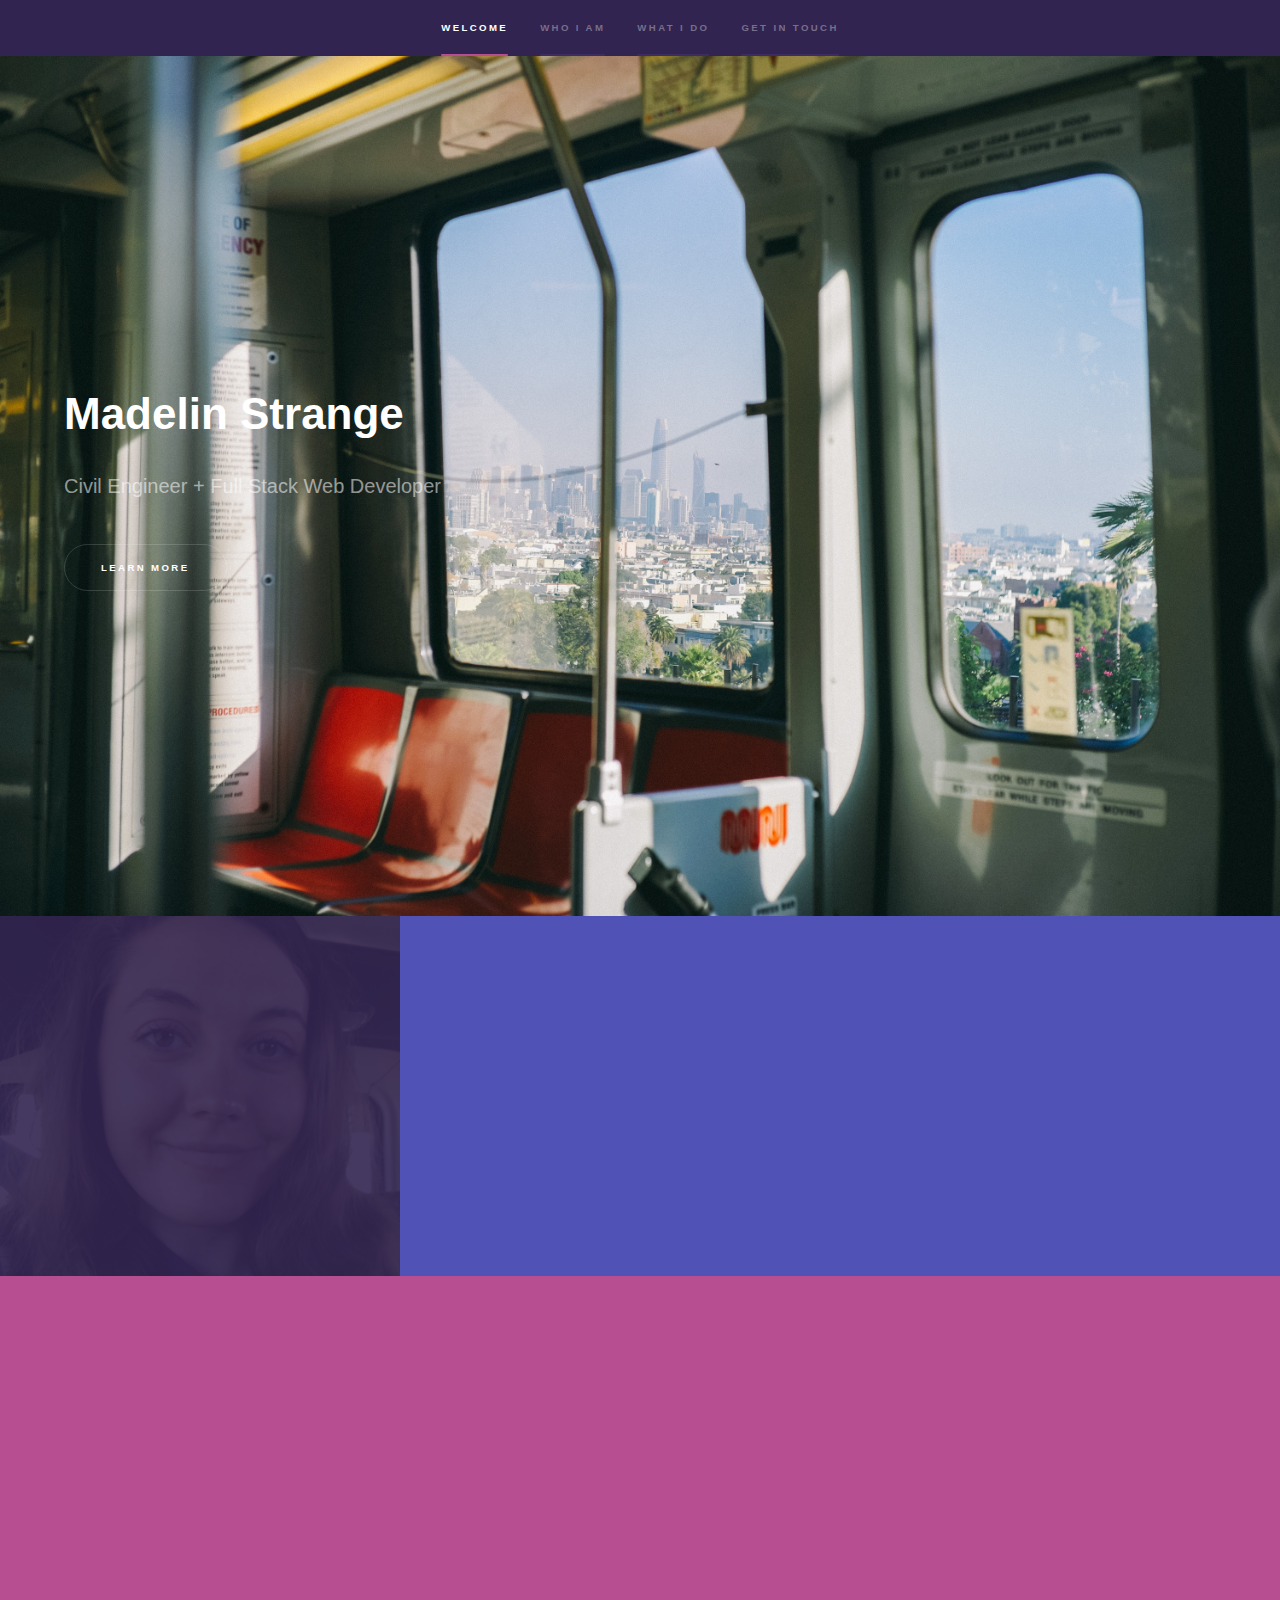
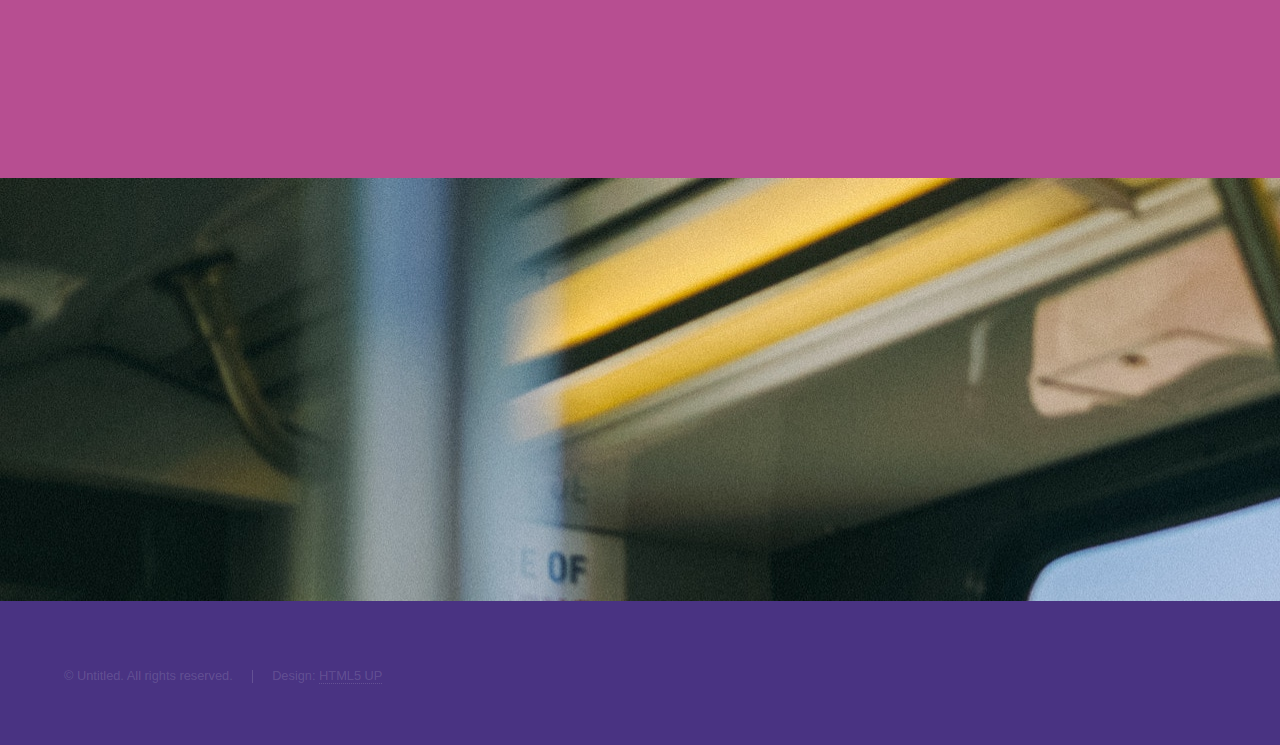
==== commit 5cd205c1: "new site" ====
--- a/index.html
+++ b/index.html
@@ -1,163 +1,137 @@
 <!DOCTYPE HTML>
 <!--
-	Spectral by HTML5 UP
+	Hyperspace by HTML5 UP
 	html5up.net | @ajlkn
 	Free for personal and commercial use under the CCA 3.0 license (html5up.net/license)
 -->
 <html>
 	<head>
-		<title>Madelin Strange Portfolio</title>
+		<title>Madelin Strange</title>
 		<meta charset="utf-8" />
 		<meta name="viewport" content="width=device-width, initial-scale=1, user-scalable=no" />
-		<link rel="stylesheet" href="main.css" />
+		<link rel="stylesheet" href="assets/css/main.css" />
 		<noscript><link rel="stylesheet" href="assets/css/noscript.css" /></noscript>
 	</head>
-	<body class="landing is-preload">
+	<body class="is-preload">
 
-		<!-- Page Wrapper -->
-			<div id="page-wrapper">
+		<!-- Sidebar -->
+			<section id="sidebar">
+				<div class="inner">
+					<nav>
+						<ul>
+							<li><a href="#intro">Welcome</a></li>
+							<li><a href="#one">Who I am</a></li>
+							<li><a href="#two">What I do</a></li>
+							<li><a href="#three">Get in touch</a></li>
+						</ul>
+					</nav>
+				</div>
+			</section>
 
-				<!-- Header -->
-					<header id="header" class="alt">
-						<h1><a href="index.html">Madelin Strange</a></h1>
-						<nav id="nav">
-							<ul>
-								<!-- <li class="special">
-									<a href="#menu" class="menuToggle"><span>Menu</span></a>
-									<div id="menu">
-										<ul>
-											<li><a href="index.html">Home</a></li>
-											<li><a href="generic.html">Generic</a></li>
-											<li><a href="elements.html">Elements</a></li>
-											<li><a href="#">Sign Up</a></li>
-											<li><a href="#">Log In</a></li>
-										</ul>
-									</div>
-								</li> -->
-							</ul>
-						</nav>
-					</header>
+		<!-- Wrapper -->
+			<div id="wrapper">
 
-				<!-- Banner -->
-					<section id="banner">
+				<!-- Intro -->
+					<section id="intro" class="wrapper style1 fullscreen fade-up">
 						<div class="inner">
-							<h2>Madelin Strange</h2>
-							<!-- <p>Another fine responsive<br />
-							site template freebie<br />
-							crafted by <a href="http://html5up.net">HTML5 UP</a>.</p> -->
-							<ul class="actions special">
-							<li><a href="https://github.com/maddiestrange" class="button primary">GITHUB</a></li>
-							</ul>
-						</div>
-						<a href="#one" class="more scrolly">Learn More</a>
-					</section>
-
-				<!-- One -->
-					<section id="one" class="wrapper style1 special">
-						<div class="inner">
-							<header class="major">
-								<h2>Full Stack Web Developer<br />
-									& <br />
-								Civil Engineer</h2>
-								<p>Working to better utilize technology for the public.<br /></p>
-							</header>
-							<!--<ul class="icons major">
-								<li><span class="icon fa-diamond major style1"><span class="label">Lorem</span></span></li>
-								<li><span class="icon fa-heart-o major style2"><span class="label">Ipsum</span></span></li>
-								<li><span class="icon fa-code major style3"><span class="label">Dolor</span></span></li>-->
+							<h1>Madelin Strange</h1>
+							<p>Civil Engineer + Full Stack Web Developer</p>
+							<ul class="actions">
+								<li><a href="#one" class="button scrolly">Learn more</a></li>
 							</ul>
 						</div>
 					</section>
 
-				<!-- Two -->
-					<section id="two" class="wrapper alt style2">
-						<section class="spotlight">
-							<div class="image"><img src="images/austin.jpg" alt="" /></div><div class="content">
-								<h2>Based in Austin, TX.<br /></h2>
-								<p>I am currently finishing my senior year at the University of Texas at Austin. I grew up moving all over the United States, and I am happy to say, Texas is home for now.</p>
+				<!-- One -->
+					<section id="one" class="wrapper style2 spotlights">
+						<section>
+							<a href="#" class="image"><img src="images/IXNK5203.JPG" alt="" data-position="center center" /></a>
+							<div class="content">
+								<div class="inner">
+									<h2>Educated Lady</h2>
+									<p>Currently finishing my BS in Civil Engineering while learning Full Stack Web Development.</p>
+									<ul class="actions">
+										
+									</ul>
+								</div>
 							</div>
 						</section>
-						<!--<section class="spotlight">
-							<div class="image"><img src="images/IMG_7140.JPG" alt="" /></div><div class="content">
-								<h2>Tortor dolore feugiat<br />
-								elementum magna</h2>
-								<p>Aliquam ut ex ut augue consectetur interdum. Donec hendrerit imperdiet. Mauris eleifend fringilla nullam aenean mi ligula.</p>
+					<!--<section>
+							<a href="#" class="image"><img src="images/austin.jpg" alt="" data-position="top center" /></a>
+							<div class="content">
+								<div class="inner">
+									<h2>Feugiat consequat</h2>
+									<p>Phasellus convallis elit id ullamcorper pulvinar. Duis aliquam turpis mauris, eu ultricies erat malesuada quis. Aliquam dapibus.</p>
+									<ul class="actions">
+										<li><a href="generic.html" class="button">Learn more</a></li>
+									</ul>
+								</div>
 							</div>
-						</section>-->
-						<section class="spotlight">
-							<div class="image"><img src="images/muni.jpg" alt="" /></div><div class="content">
-								<h2>Public Services<br /></h2>
-								<p>I am ecspecially interested in contributing to improved public services like transit.</p>
+						</section> -->	
+					</section>
+
+				<!-- Two -->
+					<section id="two" class="wrapper style3 fade-up">
+						<div class="inner">
+							<h2>My Projects</h2>
+							<div class="features">
+								<section>
+									<span class="icon solid major fa-code"></span>
+									<ul class="actions">
+										<li><a href="https://github.com/lifegpa-lambda/Web-U" class="button">Group Building</a></li>
+									</ul>
+									
+								</section>
+								<section>
+									<span class="icon solid major fa-desktop"></span>
+									<h3>lifeGPA</h3>
+									<a href='https://getlifegpa.netlify.com/about.html'><img src='images/Capture.JPG' class='webimg'></a>
+								</section>
+
 							</div>
-						</section>
+							
+						</div>
 					</section>
 
 				<!-- Three -->
-					<section id="three" class="wrapper style3 special">
+					<section id="three" class="wrapper style1 fade-up">
 						<div class="inner">
-							<header class="major">
-								<h2>Currently Learning</h2>
-								<!--<p>Aliquam ut ex ut augue consectetur interdum. Donec amet imperdiet eleifend<br />
-								fringilla tincidunt. Nullam dui leo Aenean mi ligula, rhoncus ullamcorper.</p>-->
-							</header>
-							<ul class="features">
-								<!--<li class="icon fa-paper-plane-o">
-									<h3>Arcu accumsan</h3>
-									<p>Augue consectetur sed interdum imperdiet et ipsum. Mauris lorem tincidunt nullam amet leo Aenean ligula consequat consequat.</p>
-								</li>-->
-								<li class="icon fa-laptop">
-									<h3>Responsive Web Design</h3>
-									<a href="https://github.com/maddiestrange/responsive-web-design-I">Demo</a>
-								</li>
-								<li class="icon fa-code">
-									<h3>HTML, CSS, JAVASCRIPT</h3>
-									<!--<p>Augue consectetur sed interdum imperdiet et ipsum. Mauris lorem tincidunt nullam amet leo Aenean ligula consequat consequat.</p>-->
-								</li>
-								<!--<li class="icon fa-headphones">
-									<h3>Mauris Imperdiet</h3>
-									<p>Augue consectetur sed interdum imperdiet et ipsum. Mauris lorem tincidunt nullam amet leo Aenean ligula consequat consequat.</p>
-								</li>-->
-								<!--<li class="icon fa-heart-o">
-									<h3>Aenean Primis</h3>
-									<p>Augue consectetur sed interdum imperdiet et ipsum. Mauris lorem tincidunt nullam amet leo Aenean ligula consequat consequat.</p>
-								</li>-->
-								<!--<li class="icon fa-flag-o">
-									<h3>Tortor Ut</h3>
-									<p>Augue consectetur sed interdum imperdiet et ipsum. Mauris lorem tincidunt nullam amet leo Aenean ligula consequat consequat.</p>
-								</li>-->
-							</ul>
+							<h2>Contact</h2>
+
+								<section>
+									<ul class="contact">
+										<li>
+											<h3>Location</h3>
+											<span>Austin, TX</span>
+										</li>
+										<li>
+											<h3>Email</h3>
+											<a href="mailto:maddie.strange@gmail.com">maddie.strange@gmail.com</a>
+										</li>
+										<li>
+											<h3>Social</h3>
+											<ul class="icons">
+												<li><a href="https://twitter.com/madisstrange" class="icon brands fa-twitter"><span class="label">Twitter</span></a></li>
+												<li><a href="https://github.com/maddiestrange" class="icon brands fa-github"><span class="label">GitHub</span></a></li>
+												<li><a href="https://www.linkedin.com/in/madelinstrange/" class="icon brands fa-linkedin-in"><span class="label">LinkedIn</span></a></li>
+											</ul>
+										</li>
+									</ul>
+								</section>
+							</div>
 						</div>
 					</section>
 
-				<!-- CTA -->
-					<section id="cta" class="wrapper style4">
-						<div class="inner">
-							<header>
-								<h2>CONTACT ME</h2>
-								<p>maddie.strange@gmail.com</p>
-							</header>
-							<ul class="actions stacked">
-								<li><a href="https://github.com/maddiestrange" class="button fit primary">GITHUB</a></li>
-								<li><a href="#" class="button fit">Learn More</a></li>
-							</ul>
-						</div>
-					</section>
+			</div>
 
-				<!-- Footer -->
-					<footer id="footer">
-						<ul class="icons">
-							<li><a href="#" class="icon fa-twitter"><span class="label">Twitter</span></a></li>
-							<li><a href="#" class="icon fa-facebook"><span class="label">Facebook</span></a></li>
-							<li><a href="#" class="icon fa-instagram"><span class="label">Instagram</span></a></li>
-							<li><a href="#" class="icon fa-dribbble"><span class="label">Dribbble</span></a></li>
-							<li><a href="maddie.strange@gmail.com" class="icon fa-envelope-o"><span class="label">Email</span></a></li>
-						</ul>
-						<ul class="copyright">
-							<li>&copy; Untitled</li><li>Design: <a href="http://html5up.net">HTML5 UP</a></li>
-						</ul>
-					</footer>
-
-			</div>
+		<!-- Footer -->
+			<footer id="footer" class="wrapper style1-alt">
+				<div class="inner">
+					<ul class="menu">
+						<li>&copy; Untitled. All rights reserved.</li><li>Design: <a href="http://html5up.net">HTML5 UP</a></li>
+					</ul>
+				</div>
+			</footer>
 
 		<!-- Scripts -->
 			<script src="assets/js/jquery.min.js"></script>
--- a/assets/css/main.css
+++ b/assets/css/main.css
@@ -0,0 +1,3914 @@
+@import url(fontawesome-all.min.css);
+
+/*
+	Hyperspace by HTML5 UP
+	html5up.net | @ajlkn
+	Free for personal and commercial use under the CCA 3.0 license (html5up.net/license)
+*/
+
+html, body, div, span, applet, object,
+iframe, h1, h2, h3, h4, h5, h6, p, blockquote,
+pre, a, abbr, acronym, address, big, cite,
+code, del, dfn, em, img, ins, kbd, q, s, samp,
+small, strike, strong, sub, sup, tt, var, b,
+u, i, center, dl, dt, dd, ol, ul, li, fieldset,
+form, label, legend, table, caption, tbody,
+tfoot, thead, tr, th, td, article, aside,
+canvas, details, embed, figure, figcaption,
+footer, header, hgroup, menu, nav, output, ruby,
+section, summary, time, mark, audio, video {
+	margin: 0;
+	padding: 0;
+	border: 0;
+	font-size: 100%;
+	font: inherit;
+	vertical-align: baseline;}
+
+article, aside, details, figcaption, figure,
+footer, header, hgroup, menu, nav, section {
+	display: block;}
+
+body {
+	line-height: 1;
+}
+
+ol, ul {
+	list-style: none;
+}
+
+blockquote, q {
+	quotes: none;
+}
+
+	blockquote:before, blockquote:after, q:before, q:after {
+		content: '';
+		content: none;
+	}
+
+table {
+	border-collapse: collapse;
+	border-spacing: 0;
+}
+
+body {
+	-webkit-text-size-adjust: none;
+}
+
+mark {
+	background-color: transparent;
+	color: inherit;
+}
+
+input::-moz-focus-inner {
+	border: 0;
+	padding: 0;
+}
+
+input, select, textarea {
+	-moz-appearance: none;
+	-webkit-appearance: none;
+	-ms-appearance: none;
+	appearance: none;
+}
+
+/* Basic */
+
+	@-ms-viewport {
+		width: device-width;
+	}
+
+	body {
+		-ms-overflow-style: scrollbar;
+	}
+
+	@media screen and (max-width: 480px) {
+
+		html, body {
+			min-width: 320px;
+		}
+
+	}
+
+	html {
+		box-sizing: border-box;
+	}
+
+	*, *:before, *:after {
+		box-sizing: inherit;
+	}
+
+	body {
+		background: #312450;
+	}
+
+		body.is-preload *, body.is-preload *:before, body.is-preload *:after {
+			-moz-animation: none !important;
+			-webkit-animation: none !important;
+			-ms-animation: none !important;
+			animation: none !important;
+			-moz-transition: none !important;
+			-webkit-transition: none !important;
+			-ms-transition: none !important;
+			transition: none !important;
+		}
+
+/* Type */
+
+	body, input, select, textarea {
+		color: rgba(255, 255, 255, 0.55);
+		font-family: Arial, Helvetica, sans-serif;
+		font-size: 16.5pt;
+		font-weight: normal;
+		line-height: 1.75;
+	}
+
+		@media screen and (max-width: 1680px) {
+
+			body, input, select, textarea {
+				font-size: 13pt;
+			}
+
+		}
+
+		@media screen and (max-width: 1280px) {
+
+			body, input, select, textarea {
+				font-size: 12pt;
+			}
+
+		}
+
+		@media screen and (max-width: 360px) {
+
+			body, input, select, textarea {
+				font-size: 11pt;
+			}
+
+		}
+
+	a {
+		-moz-transition: color 0.2s ease, border-bottom-color 0.2s ease;
+		-webkit-transition: color 0.2s ease, border-bottom-color 0.2s ease;
+		-ms-transition: color 0.2s ease, border-bottom-color 0.2s ease;
+		transition: color 0.2s ease, border-bottom-color 0.2s ease;
+		border-bottom: dotted 1px rgba(255, 255, 255, 0.35);
+		color: inherit;
+		text-decoration: none;
+	}
+
+		a:hover {
+			border-bottom-color: transparent;
+			color: #ffffff;
+		}
+
+	strong, b {
+		color: #ffffff;
+		font-weight: bold;
+	}
+
+	em, i {
+		font-style: italic;
+	}
+
+	p {
+		margin: 0 0 2em 0;
+	}
+
+	h1, h2, h3, h4, h5, h6 {
+		color: #ffffff;
+		font-weight: bold;
+		line-height: 1.5;
+		margin: 0 0 0.5em 0;
+	}
+
+		h1 a, h2 a, h3 a, h4 a, h5 a, h6 a {
+			color: inherit;
+			text-decoration: none;
+		}
+
+	h1 {
+		font-size: 2.75em;
+	}
+
+		h1.major {
+			margin: 0 0 1.3em 0;
+			position: relative;
+			padding-bottom: 0.35em;
+		}
+
+			h1.major:after {
+				background-image: -moz-linear-gradient(to right, #5e42a6, #b74e91);
+				background-image: -webkit-linear-gradient(to right, #5e42a6, #b74e91);
+				background-image: -ms-linear-gradient(to right, #5e42a6, #b74e91);
+				background-image: linear-gradient(to right, #5e42a6, #b74e91);
+				-moz-transition: max-width 0.2s ease;
+				-webkit-transition: max-width 0.2s ease;
+				-ms-transition: max-width 0.2s ease;
+				transition: max-width 0.2s ease;
+				border-radius: 0.2em;
+				bottom: 0;
+				content: '';
+				height: 0.05em;
+				position: absolute;
+				right: 0;
+				width: 100%;
+			}
+
+	h2 {
+		font-size: 1.75em;
+	}
+
+	h3 {
+		font-size: 1.1em;
+	}
+
+	h4 {
+		font-size: 1em;
+	}
+
+	h5 {
+		font-size: 0.8em;
+	}
+
+	h6 {
+		font-size: 0.6em;
+	}
+
+	@media screen and (max-width: 736px) {
+
+		h1 {
+			font-size: 2em;
+		}
+
+		h2 {
+			font-size: 1.25em;
+		}
+
+		h3 {
+			font-size: 1em;
+		}
+
+		h4 {
+			font-size: 0.8em;
+		}
+
+		h5 {
+			font-size: 0.6em;
+		}
+
+		h6 {
+			font-size: 0.6em;
+		}
+
+	}
+
+	sub {
+		font-size: 0.8em;
+		position: relative;
+		top: 0.5em;
+	}
+
+	sup {
+		font-size: 0.8em;
+		position: relative;
+		top: -0.5em;
+	}
+
+	blockquote {
+		border-left: solid 4px rgba(255, 255, 255, 0.15);
+		font-style: italic;
+		margin: 0 0 2em 0;
+		padding: 0.5em 0 0.5em 2em;
+	}
+
+	code {
+		background: rgba(255, 255, 255, 0.05);
+		border-radius: 0.25em;
+		border: solid 1px rgba(255, 255, 255, 0.15);
+		font-family: "Courier New", monospace;
+		font-size: 0.9em;
+		margin: 0 0.25em;
+		padding: 0.25em 0.65em;
+	}
+
+	pre {
+		-webkit-overflow-scrolling: touch;
+		font-family: "Courier New", monospace;
+		font-size: 0.9em;
+		margin: 0 0 2em 0;
+	}
+
+		pre code {
+			display: block;
+			line-height: 1.75em;
+			padding: 1em 1.5em;
+			overflow-x: auto;
+		}
+
+	hr {
+		border: 0;
+		border-bottom: solid 1px rgba(255, 255, 255, 0.15);
+		margin: 2em 0;
+	}
+
+		hr.major {
+			margin: 3em 0;
+		}
+
+	.align-left {
+		text-align: left;
+	}
+
+	.align-center {
+		text-align: center;
+	}
+
+	.align-right {
+		text-align: right;
+	}
+
+/* Row */
+
+	.row {
+		display: flex;
+		flex-wrap: wrap;
+		box-sizing: border-box;
+		align-items: stretch;
+	}
+
+		.row > * {
+			box-sizing: border-box;
+		}
+
+		.row.gtr-uniform > * > :last-child {
+			margin-bottom: 0;
+		}
+
+		.row.aln-left {
+			justify-content: flex-start;
+		}
+
+		.row.aln-center {
+			justify-content: center;
+		}
+
+		.row.aln-right {
+			justify-content: flex-end;
+		}
+
+		.row.aln-top {
+			align-items: flex-start;
+		}
+
+		.row.aln-middle {
+			align-items: center;
+		}
+
+		.row.aln-bottom {
+			align-items: flex-end;
+		}
+
+		.row > .imp {
+			order: -1;
+		}
+
+		.row > .col-1 {
+			width: 8.33333%;
+		}
+
+		.row > .off-1 {
+			margin-left: 8.33333%;
+		}
+
+		.row > .col-2 {
+			width: 16.66667%;
+		}
+
+		.row > .off-2 {
+			margin-left: 16.66667%;
+		}
+
+		.row > .col-3 {
+			width: 25%;
+		}
+
+		.row > .off-3 {
+			margin-left: 25%;
+		}
+
+		.row > .col-4 {
+			width: 33.33333%;
+		}
+
+		.row > .off-4 {
+			margin-left: 33.33333%;
+		}
+
+		.row > .col-5 {
+			width: 41.66667%;
+		}
+
+		.row > .off-5 {
+			margin-left: 41.66667%;
+		}
+
+		.row > .col-6 {
+			width: 50%;
+		}
+
+		.row > .off-6 {
+			margin-left: 50%;
+		}
+
+		.row > .col-7 {
+			width: 58.33333%;
+		}
+
+		.row > .off-7 {
+			margin-left: 58.33333%;
+		}
+
+		.row > .col-8 {
+			width: 66.66667%;
+		}
+
+		.row > .off-8 {
+			margin-left: 66.66667%;
+		}
+
+		.row > .col-9 {
+			width: 75%;
+		}
+
+		.row > .off-9 {
+			margin-left: 75%;
+		}
+
+		.row > .col-10 {
+			width: 83.33333%;
+		}
+
+		.row > .off-10 {
+			margin-left: 83.33333%;
+		}
+
+		.row > .col-11 {
+			width: 91.66667%;
+		}
+
+		.row > .off-11 {
+			margin-left: 91.66667%;
+		}
+
+		.row > .col-12 {
+			width: 100%;
+		}
+
+		.row > .off-12 {
+			margin-left: 100%;
+		}
+
+		.row.gtr-0 {
+			margin-top: 0;
+			margin-left: 0em;
+		}
+
+			.row.gtr-0 > * {
+				padding: 0 0 0 0em;
+			}
+
+			.row.gtr-0.gtr-uniform {
+				margin-top: 0em;
+			}
+
+				.row.gtr-0.gtr-uniform > * {
+					padding-top: 0em;
+				}
+
+		.row.gtr-25 {
+			margin-top: 0;
+			margin-left: -0.375em;
+		}
+
+			.row.gtr-25 > * {
+				padding: 0 0 0 0.375em;
+			}
+
+			.row.gtr-25.gtr-uniform {
+				margin-top: -0.375em;
+			}
+
+				.row.gtr-25.gtr-uniform > * {
+					padding-top: 0.375em;
+				}
+
+		.row.gtr-50 {
+			margin-top: 0;
+			margin-left: -0.75em;
+		}
+
+			.row.gtr-50 > * {
+				padding: 0 0 0 0.75em;
+			}
+
+			.row.gtr-50.gtr-uniform {
+				margin-top: -0.75em;
+			}
+
+				.row.gtr-50.gtr-uniform > * {
+					padding-top: 0.75em;
+				}
+
+		.row {
+			margin-top: 0;
+			margin-left: -1.5em;
+		}
+
+			.row > * {
+				padding: 0 0 0 1.5em;
+			}
+
+			.row.gtr-uniform {
+				margin-top: -1.5em;
+			}
+
+				.row.gtr-uniform > * {
+					padding-top: 1.5em;
+				}
+
+		.row.gtr-150 {
+			margin-top: 0;
+			margin-left: -2.25em;
+		}
+
+			.row.gtr-150 > * {
+				padding: 0 0 0 2.25em;
+			}
+
+			.row.gtr-150.gtr-uniform {
+				margin-top: -2.25em;
+			}
+
+				.row.gtr-150.gtr-uniform > * {
+					padding-top: 2.25em;
+				}
+
+		.row.gtr-200 {
+			margin-top: 0;
+			margin-left: -3em;
+		}
+
+			.row.gtr-200 > * {
+				padding: 0 0 0 3em;
+			}
+
+			.row.gtr-200.gtr-uniform {
+				margin-top: -3em;
+			}
+
+				.row.gtr-200.gtr-uniform > * {
+					padding-top: 3em;
+				}
+
+		@media screen and (max-width: 1680px) {
+
+			.row {
+				display: flex;
+				flex-wrap: wrap;
+				box-sizing: border-box;
+				align-items: stretch;
+			}
+
+				.row > * {
+					box-sizing: border-box;
+				}
+
+				.row.gtr-uniform > * > :last-child {
+					margin-bottom: 0;
+				}
+
+				.row.aln-left {
+					justify-content: flex-start;
+				}
+
+				.row.aln-center {
+					justify-content: center;
+				}
+
+				.row.aln-right {
+					justify-content: flex-end;
+				}
+
+				.row.aln-top {
+					align-items: flex-start;
+				}
+
+				.row.aln-middle {
+					align-items: center;
+				}
+
+				.row.aln-bottom {
+					align-items: flex-end;
+				}
+
+				.row > .imp-xlarge {
+					order: -1;
+				}
+
+				.row > .col-1-xlarge {
+					width: 8.33333%;
+				}
+
+				.row > .off-1-xlarge {
+					margin-left: 8.33333%;
+				}
+
+				.row > .col-2-xlarge {
+					width: 16.66667%;
+				}
+
+				.row > .off-2-xlarge {
+					margin-left: 16.66667%;
+				}
+
+				.row > .col-3-xlarge {
+					width: 25%;
+				}
+
+				.row > .off-3-xlarge {
+					margin-left: 25%;
+				}
+
+				.row > .col-4-xlarge {
+					width: 33.33333%;
+				}
+
+				.row > .off-4-xlarge {
+					margin-left: 33.33333%;
+				}
+
+				.row > .col-5-xlarge {
+					width: 41.66667%;
+				}
+
+				.row > .off-5-xlarge {
+					margin-left: 41.66667%;
+				}
+
+				.row > .col-6-xlarge {
+					width: 50%;
+				}
+
+				.row > .off-6-xlarge {
+					margin-left: 50%;
+				}
+
+				.row > .col-7-xlarge {
+					width: 58.33333%;
+				}
+
+				.row > .off-7-xlarge {
+					margin-left: 58.33333%;
+				}
+
+				.row > .col-8-xlarge {
+					width: 66.66667%;
+				}
+
+				.row > .off-8-xlarge {
+					margin-left: 66.66667%;
+				}
+
+				.row > .col-9-xlarge {
+					width: 75%;
+				}
+
+				.row > .off-9-xlarge {
+					margin-left: 75%;
+				}
+
+				.row > .col-10-xlarge {
+					width: 83.33333%;
+				}
+
+				.row > .off-10-xlarge {
+					margin-left: 83.33333%;
+				}
+
+				.row > .col-11-xlarge {
+					width: 91.66667%;
+				}
+
+				.row > .off-11-xlarge {
+					margin-left: 91.66667%;
+				}
+
+				.row > .col-12-xlarge {
+					width: 100%;
+				}
+
+				.row > .off-12-xlarge {
+					margin-left: 100%;
+				}
+
+				.row.gtr-0 {
+					margin-top: 0;
+					margin-left: 0em;
+				}
+
+					.row.gtr-0 > * {
+						padding: 0 0 0 0em;
+					}
+
+					.row.gtr-0.gtr-uniform {
+						margin-top: 0em;
+					}
+
+						.row.gtr-0.gtr-uniform > * {
+							padding-top: 0em;
+						}
+
+				.row.gtr-25 {
+					margin-top: 0;
+					margin-left: -0.375em;
+				}
+
+					.row.gtr-25 > * {
+						padding: 0 0 0 0.375em;
+					}
+
+					.row.gtr-25.gtr-uniform {
+						margin-top: -0.375em;
+					}
+
+						.row.gtr-25.gtr-uniform > * {
+							padding-top: 0.375em;
+						}
+
+				.row.gtr-50 {
+					margin-top: 0;
+					margin-left: -0.75em;
+				}
+
+					.row.gtr-50 > * {
+						padding: 0 0 0 0.75em;
+					}
+
+					.row.gtr-50.gtr-uniform {
+						margin-top: -0.75em;
+					}
+
+						.row.gtr-50.gtr-uniform > * {
+							padding-top: 0.75em;
+						}
+
+				.row {
+					margin-top: 0;
+					margin-left: -1.5em;
+				}
+
+					.row > * {
+						padding: 0 0 0 1.5em;
+					}
+
+					.row.gtr-uniform {
+						margin-top: -1.5em;
+					}
+
+						.row.gtr-uniform > * {
+							padding-top: 1.5em;
+						}
+
+				.row.gtr-150 {
+					margin-top: 0;
+					margin-left: -2.25em;
+				}
+
+					.row.gtr-150 > * {
+						padding: 0 0 0 2.25em;
+					}
+
+					.row.gtr-150.gtr-uniform {
+						margin-top: -2.25em;
+					}
+
+						.row.gtr-150.gtr-uniform > * {
+							padding-top: 2.25em;
+						}
+
+				.row.gtr-200 {
+					margin-top: 0;
+					margin-left: -3em;
+				}
+
+					.row.gtr-200 > * {
+						padding: 0 0 0 3em;
+					}
+
+					.row.gtr-200.gtr-uniform {
+						margin-top: -3em;
+					}
+
+						.row.gtr-200.gtr-uniform > * {
+							padding-top: 3em;
+						}
+
+		}
+
+		@media screen and (max-width: 1280px) {
+
+			.row {
+				display: flex;
+				flex-wrap: wrap;
+				box-sizing: border-box;
+				align-items: stretch;
+			}
+
+				.row > * {
+					box-sizing: border-box;
+				}
+
+				.row.gtr-uniform > * > :last-child {
+					margin-bottom: 0;
+				}
+
+				.row.aln-left {
+					justify-content: flex-start;
+				}
+
+				.row.aln-center {
+					justify-content: center;
+				}
+
+				.row.aln-right {
+					justify-content: flex-end;
+				}
+
+				.row.aln-top {
+					align-items: flex-start;
+				}
+
+				.row.aln-middle {
+					align-items: center;
+				}
+
+				.row.aln-bottom {
+					align-items: flex-end;
+				}
+
+				.row > .imp-large {
+					order: -1;
+				}
+
+				.row > .col-1-large {
+					width: 8.33333%;
+				}
+
+				.row > .off-1-large {
+					margin-left: 8.33333%;
+				}
+
+				.row > .col-2-large {
+					width: 16.66667%;
+				}
+
+				.row > .off-2-large {
+					margin-left: 16.66667%;
+				}
+
+				.row > .col-3-large {
+					width: 25%;
+				}
+
+				.row > .off-3-large {
+					margin-left: 25%;
+				}
+
+				.row > .col-4-large {
+					width: 33.33333%;
+				}
+
+				.row > .off-4-large {
+					margin-left: 33.33333%;
+				}
+
+				.row > .col-5-large {
+					width: 41.66667%;
+				}
+
+				.row > .off-5-large {
+					margin-left: 41.66667%;
+				}
+
+				.row > .col-6-large {
+					width: 50%;
+				}
+
+				.row > .off-6-large {
+					margin-left: 50%;
+				}
+
+				.row > .col-7-large {
+					width: 58.33333%;
+				}
+
+				.row > .off-7-large {
+					margin-left: 58.33333%;
+				}
+
+				.row > .col-8-large {
+					width: 66.66667%;
+				}
+
+				.row > .off-8-large {
+					margin-left: 66.66667%;
+				}
+
+				.row > .col-9-large {
+					width: 75%;
+				}
+
+				.row > .off-9-large {
+					margin-left: 75%;
+				}
+
+				.row > .col-10-large {
+					width: 83.33333%;
+				}
+
+				.row > .off-10-large {
+					margin-left: 83.33333%;
+				}
+
+				.row > .col-11-large {
+					width: 91.66667%;
+				}
+
+				.row > .off-11-large {
+					margin-left: 91.66667%;
+				}
+
+				.row > .col-12-large {
+					width: 100%;
+				}
+
+				.row > .off-12-large {
+					margin-left: 100%;
+				}
+
+				.row.gtr-0 {
+					margin-top: 0;
+					margin-left: 0em;
+				}
+
+					.row.gtr-0 > * {
+						padding: 0 0 0 0em;
+					}
+
+					.row.gtr-0.gtr-uniform {
+						margin-top: 0em;
+					}
+
+						.row.gtr-0.gtr-uniform > * {
+							padding-top: 0em;
+						}
+
+				.row.gtr-25 {
+					margin-top: 0;
+					margin-left: -0.375em;
+				}
+
+					.row.gtr-25 > * {
+						padding: 0 0 0 0.375em;
+					}
+
+					.row.gtr-25.gtr-uniform {
+						margin-top: -0.375em;
+					}
+
+						.row.gtr-25.gtr-uniform > * {
+							padding-top: 0.375em;
+						}
+
+				.row.gtr-50 {
+					margin-top: 0;
+					margin-left: -0.75em;
+				}
+
+					.row.gtr-50 > * {
+						padding: 0 0 0 0.75em;
+					}
+
+					.row.gtr-50.gtr-uniform {
+						margin-top: -0.75em;
+					}
+
+						.row.gtr-50.gtr-uniform > * {
+							padding-top: 0.75em;
+						}
+
+				.row {
+					margin-top: 0;
+					margin-left: -1.5em;
+				}
+
+					.row > * {
+						padding: 0 0 0 1.5em;
+					}
+
+					.row.gtr-uniform {
+						margin-top: -1.5em;
+					}
+
+						.row.gtr-uniform > * {
+							padding-top: 1.5em;
+						}
+
+				.row.gtr-150 {
+					margin-top: 0;
+					margin-left: -2.25em;
+				}
+
+					.row.gtr-150 > * {
+						padding: 0 0 0 2.25em;
+					}
+
+					.row.gtr-150.gtr-uniform {
+						margin-top: -2.25em;
+					}
+
+						.row.gtr-150.gtr-uniform > * {
+							padding-top: 2.25em;
+						}
+
+				.row.gtr-200 {
+					margin-top: 0;
+					margin-left: -3em;
+				}
+
+					.row.gtr-200 > * {
+						padding: 0 0 0 3em;
+					}
+
+					.row.gtr-200.gtr-uniform {
+						margin-top: -3em;
+					}
+
+						.row.gtr-200.gtr-uniform > * {
+							padding-top: 3em;
+						}
+
+		}
+
+		@media screen and (max-width: 980px) {
+
+			.row {
+				display: flex;
+				flex-wrap: wrap;
+				box-sizing: border-box;
+				align-items: stretch;
+			}
+
+				.row > * {
+					box-sizing: border-box;
+				}
+
+				.row.gtr-uniform > * > :last-child {
+					margin-bottom: 0;
+				}
+
+				.row.aln-left {
+					justify-content: flex-start;
+				}
+
+				.row.aln-center {
+					justify-content: center;
+				}
+
+				.row.aln-right {
+					justify-content: flex-end;
+				}
+
+				.row.aln-top {
+					align-items: flex-start;
+				}
+
+				.row.aln-middle {
+					align-items: center;
+				}
+
+				.row.aln-bottom {
+					align-items: flex-end;
+				}
+
+				.row > .imp-medium {
+					order: -1;
+				}
+
+				.row > .col-1-medium {
+					width: 8.33333%;
+				}
+
+				.row > .off-1-medium {
+					margin-left: 8.33333%;
+				}
+
+				.row > .col-2-medium {
+					width: 16.66667%;
+				}
+
+				.row > .off-2-medium {
+					margin-left: 16.66667%;
+				}
+
+				.row > .col-3-medium {
+					width: 25%;
+				}
+
+				.row > .off-3-medium {
+					margin-left: 25%;
+				}
+
+				.row > .col-4-medium {
+					width: 33.33333%;
+				}
+
+				.row > .off-4-medium {
+					margin-left: 33.33333%;
+				}
+
+				.row > .col-5-medium {
+					width: 41.66667%;
+				}
+
+				.row > .off-5-medium {
+					margin-left: 41.66667%;
+				}
+
+				.row > .col-6-medium {
+					width: 50%;
+				}
+
+				.row > .off-6-medium {
+					margin-left: 50%;
+				}
+
+				.row > .col-7-medium {
+					width: 58.33333%;
+				}
+
+				.row > .off-7-medium {
+					margin-left: 58.33333%;
+				}
+
+				.row > .col-8-medium {
+					width: 66.66667%;
+				}
+
+				.row > .off-8-medium {
+					margin-left: 66.66667%;
+				}
+
+				.row > .col-9-medium {
+					width: 75%;
+				}
+
+				.row > .off-9-medium {
+					margin-left: 75%;
+				}
+
+				.row > .col-10-medium {
+					width: 83.33333%;
+				}
+
+				.row > .off-10-medium {
+					margin-left: 83.33333%;
+				}
+
+				.row > .col-11-medium {
+					width: 91.66667%;
+				}
+
+				.row > .off-11-medium {
+					margin-left: 91.66667%;
+				}
+
+				.row > .col-12-medium {
+					width: 100%;
+				}
+
+				.row > .off-12-medium {
+					margin-left: 100%;
+				}
+
+				.row.gtr-0 {
+					margin-top: 0;
+					margin-left: 0em;
+				}
+
+					.row.gtr-0 > * {
+						padding: 0 0 0 0em;
+					}
+
+					.row.gtr-0.gtr-uniform {
+						margin-top: 0em;
+					}
+
+						.row.gtr-0.gtr-uniform > * {
+							padding-top: 0em;
+						}
+
+				.row.gtr-25 {
+					margin-top: 0;
+					margin-left: -0.375em;
+				}
+
+					.row.gtr-25 > * {
+						padding: 0 0 0 0.375em;
+					}
+
+					.row.gtr-25.gtr-uniform {
+						margin-top: -0.375em;
+					}
+
+						.row.gtr-25.gtr-uniform > * {
+							padding-top: 0.375em;
+						}
+
+				.row.gtr-50 {
+					margin-top: 0;
+					margin-left: -0.75em;
+				}
+
+					.row.gtr-50 > * {
+						padding: 0 0 0 0.75em;
+					}
+
+					.row.gtr-50.gtr-uniform {
+						margin-top: -0.75em;
+					}
+
+						.row.gtr-50.gtr-uniform > * {
+							padding-top: 0.75em;
+						}
+
+				.row {
+					margin-top: 0;
+					margin-left: -1.5em;
+				}
+
+					.row > * {
+						padding: 0 0 0 1.5em;
+					}
+
+					.row.gtr-uniform {
+						margin-top: -1.5em;
+					}
+
+						.row.gtr-uniform > * {
+							padding-top: 1.5em;
+						}
+
+				.row.gtr-150 {
+					margin-top: 0;
+					margin-left: -2.25em;
+				}
+
+					.row.gtr-150 > * {
+						padding: 0 0 0 2.25em;
+					}
+
+					.row.gtr-150.gtr-uniform {
+						margin-top: -2.25em;
+					}
+
+						.row.gtr-150.gtr-uniform > * {
+							padding-top: 2.25em;
+						}
+
+				.row.gtr-200 {
+					margin-top: 0;
+					margin-left: -3em;
+				}
+
+					.row.gtr-200 > * {
+						padding: 0 0 0 3em;
+					}
+
+					.row.gtr-200.gtr-uniform {
+						margin-top: -3em;
+					}
+
+						.row.gtr-200.gtr-uniform > * {
+							padding-top: 3em;
+						}
+
+		}
+
+		@media screen and (max-width: 736px) {
+
+			.row {
+				display: flex;
+				flex-wrap: wrap;
+				box-sizing: border-box;
+				align-items: stretch;
+			}
+
+				.row > * {
+					box-sizing: border-box;
+				}
+
+				.row.gtr-uniform > * > :last-child {
+					margin-bottom: 0;
+				}
+
+				.row.aln-left {
+					justify-content: flex-start;
+				}
+
+				.row.aln-center {
+					justify-content: center;
+				}
+
+				.row.aln-right {
+					justify-content: flex-end;
+				}
+
+				.row.aln-top {
+					align-items: flex-start;
+				}
+
+				.row.aln-middle {
+					align-items: center;
+				}
+
+				.row.aln-bottom {
+					align-items: flex-end;
+				}
+
+				.row > .imp-small {
+					order: -1;
+				}
+
+				.row > .col-1-small {
+					width: 8.33333%;
+				}
+
+				.row > .off-1-small {
+					margin-left: 8.33333%;
+				}
+
+				.row > .col-2-small {
+					width: 16.66667%;
+				}
+
+				.row > .off-2-small {
+					margin-left: 16.66667%;
+				}
+
+				.row > .col-3-small {
+					width: 25%;
+				}
+
+				.row > .off-3-small {
+					margin-left: 25%;
+				}
+
+				.row > .col-4-small {
+					width: 33.33333%;
+				}
+
+				.row > .off-4-small {
+					margin-left: 33.33333%;
+				}
+
+				.row > .col-5-small {
+					width: 41.66667%;
+				}
+
+				.row > .off-5-small {
+					margin-left: 41.66667%;
+				}
+
+				.row > .col-6-small {
+					width: 50%;
+				}
+
+				.row > .off-6-small {
+					margin-left: 50%;
+				}
+
+				.row > .col-7-small {
+					width: 58.33333%;
+				}
+
+				.row > .off-7-small {
+					margin-left: 58.33333%;
+				}
+
+				.row > .col-8-small {
+					width: 66.66667%;
+				}
+
+				.row > .off-8-small {
+					margin-left: 66.66667%;
+				}
+
+				.row > .col-9-small {
+					width: 75%;
+				}
+
+				.row > .off-9-small {
+					margin-left: 75%;
+				}
+
+				.row > .col-10-small {
+					width: 83.33333%;
+				}
+
+				.row > .off-10-small {
+					margin-left: 83.33333%;
+				}
+
+				.row > .col-11-small {
+					width: 91.66667%;
+				}
+
+				.row > .off-11-small {
+					margin-left: 91.66667%;
+				}
+
+				.row > .col-12-small {
+					width: 100%;
+				}
+
+				.row > .off-12-small {
+					margin-left: 100%;
+				}
+
+				.row.gtr-0 {
+					margin-top: 0;
+					margin-left: 0em;
+				}
+
+					.row.gtr-0 > * {
+						padding: 0 0 0 0em;
+					}
+
+					.row.gtr-0.gtr-uniform {
+						margin-top: 0em;
+					}
+
+						.row.gtr-0.gtr-uniform > * {
+							padding-top: 0em;
+						}
+
+				.row.gtr-25 {
+					margin-top: 0;
+					margin-left: -0.375em;
+				}
+
+					.row.gtr-25 > * {
+						padding: 0 0 0 0.375em;
+					}
+
+					.row.gtr-25.gtr-uniform {
+						margin-top: -0.375em;
+					}
+
+						.row.gtr-25.gtr-uniform > * {
+							padding-top: 0.375em;
+						}
+
+				.row.gtr-50 {
+					margin-top: 0;
+					margin-left: -0.75em;
+				}
+
+					.row.gtr-50 > * {
+						padding: 0 0 0 0.75em;
+					}
+
+					.row.gtr-50.gtr-uniform {
+						margin-top: -0.75em;
+					}
+
+						.row.gtr-50.gtr-uniform > * {
+							padding-top: 0.75em;
+						}
+
+				.row {
+					margin-top: 0;
+					margin-left: -1.5em;
+				}
+
+					.row > * {
+						padding: 0 0 0 1.5em;
+					}
+
+					.row.gtr-uniform {
+						margin-top: -1.5em;
+					}
+
+						.row.gtr-uniform > * {
+							padding-top: 1.5em;
+						}
+
+				.row.gtr-150 {
+					margin-top: 0;
+					margin-left: -2.25em;
+				}
+
+					.row.gtr-150 > * {
+						padding: 0 0 0 2.25em;
+					}
+
+					.row.gtr-150.gtr-uniform {
+						margin-top: -2.25em;
+					}
+
+						.row.gtr-150.gtr-uniform > * {
+							padding-top: 2.25em;
+						}
+
+				.row.gtr-200 {
+					margin-top: 0;
+					margin-left: -3em;
+				}
+
+					.row.gtr-200 > * {
+						padding: 0 0 0 3em;
+					}
+
+					.row.gtr-200.gtr-uniform {
+						margin-top: -3em;
+					}
+
+						.row.gtr-200.gtr-uniform > * {
+							padding-top: 3em;
+						}
+
+		}
+
+		@media screen and (max-width: 480px) {
+
+			.row {
+				display: flex;
+				flex-wrap: wrap;
+				box-sizing: border-box;
+				align-items: stretch;
+			}
+
+				.row > * {
+					box-sizing: border-box;
+				}
+
+				.row.gtr-uniform > * > :last-child {
+					margin-bottom: 0;
+				}
+
+				.row.aln-left {
+					justify-content: flex-start;
+				}
+
+				.row.aln-center {
+					justify-content: center;
+				}
+
+				.row.aln-right {
+					justify-content: flex-end;
+				}
+
+				.row.aln-top {
+					align-items: flex-start;
+				}
+
+				.row.aln-middle {
+					align-items: center;
+				}
+
+				.row.aln-bottom {
+					align-items: flex-end;
+				}
+
+				.row > .imp-xsmall {
+					order: -1;
+				}
+
+				.row > .col-1-xsmall {
+					width: 8.33333%;
+				}
+
+				.row > .off-1-xsmall {
+					margin-left: 8.33333%;
+				}
+
+				.row > .col-2-xsmall {
+					width: 16.66667%;
+				}
+
+				.row > .off-2-xsmall {
+					margin-left: 16.66667%;
+				}
+
+				.row > .col-3-xsmall {
+					width: 25%;
+				}
+
+				.row > .off-3-xsmall {
+					margin-left: 25%;
+				}
+
+				.row > .col-4-xsmall {
+					width: 33.33333%;
+				}
+
+				.row > .off-4-xsmall {
+					margin-left: 33.33333%;
+				}
+
+				.row > .col-5-xsmall {
+					width: 41.66667%;
+				}
+
+				.row > .off-5-xsmall {
+					margin-left: 41.66667%;
+				}
+
+				.row > .col-6-xsmall {
+					width: 50%;
+				}
+
+				.row > .off-6-xsmall {
+					margin-left: 50%;
+				}
+
+				.row > .col-7-xsmall {
+					width: 58.33333%;
+				}
+
+				.row > .off-7-xsmall {
+					margin-left: 58.33333%;
+				}
+
+				.row > .col-8-xsmall {
+					width: 66.66667%;
+				}
+
+				.row > .off-8-xsmall {
+					margin-left: 66.66667%;
+				}
+
+				.row > .col-9-xsmall {
+					width: 75%;
+				}
+
+				.row > .off-9-xsmall {
+					margin-left: 75%;
+				}
+
+				.row > .col-10-xsmall {
+					width: 83.33333%;
+				}
+
+				.row > .off-10-xsmall {
+					margin-left: 83.33333%;
+				}
+
+				.row > .col-11-xsmall {
+					width: 91.66667%;
+				}
+
+				.row > .off-11-xsmall {
+					margin-left: 91.66667%;
+				}
+
+				.row > .col-12-xsmall {
+					width: 100%;
+				}
+
+				.row > .off-12-xsmall {
+					margin-left: 100%;
+				}
+
+				.row.gtr-0 {
+					margin-top: 0;
+					margin-left: 0em;
+				}
+
+					.row.gtr-0 > * {
+						padding: 0 0 0 0em;
+					}
+
+					.row.gtr-0.gtr-uniform {
+						margin-top: 0em;
+					}
+
+						.row.gtr-0.gtr-uniform > * {
+							padding-top: 0em;
+						}
+
+				.row.gtr-25 {
+					margin-top: 0;
+					margin-left: -0.375em;
+				}
+
+					.row.gtr-25 > * {
+						padding: 0 0 0 0.375em;
+					}
+
+					.row.gtr-25.gtr-uniform {
+						margin-top: -0.375em;
+					}
+
+						.row.gtr-25.gtr-uniform > * {
+							padding-top: 0.375em;
+						}
+
+				.row.gtr-50 {
+					margin-top: 0;
+					margin-left: -0.75em;
+				}
+
+					.row.gtr-50 > * {
+						padding: 0 0 0 0.75em;
+					}
+
+					.row.gtr-50.gtr-uniform {
+						margin-top: -0.75em;
+					}
+
+						.row.gtr-50.gtr-uniform > * {
+							padding-top: 0.75em;
+						}
+
+				.row {
+					margin-top: 0;
+					margin-left: -1.5em;
+				}
+
+					.row > * {
+						padding: 0 0 0 1.5em;
+					}
+
+					.row.gtr-uniform {
+						margin-top: -1.5em;
+					}
+
+						.row.gtr-uniform > * {
+							padding-top: 1.5em;
+						}
+
+				.row.gtr-150 {
+					margin-top: 0;
+					margin-left: -2.25em;
+				}
+
+					.row.gtr-150 > * {
+						padding: 0 0 0 2.25em;
+					}
+
+					.row.gtr-150.gtr-uniform {
+						margin-top: -2.25em;
+					}
+
+						.row.gtr-150.gtr-uniform > * {
+							padding-top: 2.25em;
+						}
+
+				.row.gtr-200 {
+					margin-top: 0;
+					margin-left: -3em;
+				}
+
+					.row.gtr-200 > * {
+						padding: 0 0 0 3em;
+					}
+
+					.row.gtr-200.gtr-uniform {
+						margin-top: -3em;
+					}
+
+						.row.gtr-200.gtr-uniform > * {
+							padding-top: 3em;
+						}
+
+		}
+
+/* Box */
+
+	.box {
+		border-radius: 0.25em;
+		border: solid 1px rgba(255, 255, 255, 0.15);
+		margin-bottom: 2em;
+		padding: 1.5em;
+	}
+
+		.box > :last-child,
+		.box > :last-child > :last-child,
+		.box > :last-child > :last-child > :last-child {
+			margin-bottom: 0;
+		}
+
+		.box.alt {
+			border: 0;
+			border-radius: 0;
+			padding: 0;
+		}
+
+/* Button */
+
+	input[type="submit"],
+	input[type="reset"],
+	input[type="button"],
+	button,
+	.button {
+		-moz-appearance: none;
+		-webkit-appearance: none;
+		-ms-appearance: none;
+		appearance: none;
+		-moz-transition: border-color 0.2s ease;
+		-webkit-transition: border-color 0.2s ease;
+		-ms-transition: border-color 0.2s ease;
+		transition: border-color 0.2s ease;
+		background-color: transparent;
+		border: solid 1px !important;
+		border-color: rgba(255, 255, 255, 0.15) !important;
+		border-radius: 3em;
+		color: #ffffff !important;
+		cursor: pointer;
+		display: inline-block;
+		font-size: 0.6em;
+		font-weight: bold;
+		height: calc(4.75em + 2px);
+		letter-spacing: 0.25em;
+		line-height: 4.75em;
+		outline: 0;
+		padding: 0 3.75em;
+		position: relative;
+		text-align: center;
+		text-decoration: none;
+		text-transform: uppercase;
+		white-space: nowrap;
+	}
+
+		input[type="submit"]:after,
+		input[type="reset"]:after,
+		input[type="button"]:after,
+		button:after,
+		.button:after {
+			-moz-transform: scale(0.25);
+			-webkit-transform: scale(0.25);
+			-ms-transform: scale(0.25);
+			transform: scale(0.25);
+			pointer-events: none;
+			-moz-transition: opacity 0.2s ease, -moz-transform 0.2s ease;
+			-webkit-transition: opacity 0.2s ease, -webkit-transform 0.2s ease;
+			-ms-transition: opacity 0.2s ease, -ms-transform 0.2s ease;
+			transition: opacity 0.2s ease, transform 0.2s ease;
+			background: #ffffff;
+			border-radius: 3em;
+			content: '';
+			height: 100%;
+			left: 0;
+			opacity: 0;
+			position: absolute;
+			top: 0;
+			width: 100%;
+		}
+
+		input[type="submit"].icon:before,
+		input[type="reset"].icon:before,
+		input[type="button"].icon:before,
+		button.icon:before,
+		.button.icon:before {
+			margin-right: 0.75em;
+		}
+
+		input[type="submit"].fit,
+		input[type="reset"].fit,
+		input[type="button"].fit,
+		button.fit,
+		.button.fit {
+			width: 100%;
+		}
+
+		input[type="submit"].small,
+		input[type="reset"].small,
+		input[type="button"].small,
+		button.small,
+		.button.small {
+			font-size: 0.4em;
+		}
+
+		input[type="submit"].large,
+		input[type="reset"].large,
+		input[type="button"].large,
+		button.large,
+		.button.large {
+			font-size: 0.8em;
+		}
+
+		input[type="submit"].primary,
+		input[type="reset"].primary,
+		input[type="button"].primary,
+		button.primary,
+		.button.primary {
+			background-color: #ffffff;
+			color: #312450 !important;
+		}
+
+			input[type="submit"].primary:after,
+			input[type="reset"].primary:after,
+			input[type="button"].primary:after,
+			button.primary:after,
+			.button.primary:after {
+				display: none;
+			}
+
+		input[type="submit"].disabled, input[type="submit"]:disabled,
+		input[type="reset"].disabled,
+		input[type="reset"]:disabled,
+		input[type="button"].disabled,
+		input[type="button"]:disabled,
+		button.disabled,
+		button:disabled,
+		.button.disabled,
+		.button:disabled {
+			cursor: default;
+			opacity: 0.5;
+			pointer-events: none;
+		}
+
+		input[type="submit"]:hover,
+		input[type="reset"]:hover,
+		input[type="button"]:hover,
+		button:hover,
+		.button:hover {
+			border-color: rgba(255, 255, 255, 0.55) !important;
+		}
+
+			input[type="submit"]:hover:after,
+			input[type="reset"]:hover:after,
+			input[type="button"]:hover:after,
+			button:hover:after,
+			.button:hover:after {
+				opacity: 0.05;
+				-moz-transform: scale(1);
+				-webkit-transform: scale(1);
+				-ms-transform: scale(1);
+				transform: scale(1);
+			}
+
+			input[type="submit"]:hover:active,
+			input[type="reset"]:hover:active,
+			input[type="button"]:hover:active,
+			button:hover:active,
+			.button:hover:active {
+				border-color: #ffffff !important;
+			}
+
+				input[type="submit"]:hover:active:after,
+				input[type="reset"]:hover:active:after,
+				input[type="button"]:hover:active:after,
+				button:hover:active:after,
+				.button:hover:active:after {
+					opacity: 0.1;
+				}
+
+/* Features */
+
+	.features {
+		display: -moz-flex;
+		display: -webkit-flex;
+		display: -ms-flex;
+		display: flex;
+		-moz-flex-wrap: wrap;
+		-webkit-flex-wrap: wrap;
+		-ms-flex-wrap: wrap;
+		flex-wrap: wrap;
+		border-radius: 0.25em;
+		border: solid 1px rgba(255, 255, 255, 0.15);
+		background: rgba(255, 255, 255, 0.05);
+		margin: 0 0 2em 0;
+	}
+
+		.features section {
+			padding: 3.5em 3em 1em 7em ;
+			width: 50%;
+			border-top: solid 1px rgba(255, 255, 255, 0.15);
+			position: relative;
+		}
+
+			.features section:nth-child(-n + 2) {
+				border-top-width: 0;
+			}
+
+			.features section:nth-child(2n) {
+				border-left: solid 1px rgba(255, 255, 255, 0.15);
+			}
+
+			.features section .icon {
+				-moz-transition: opacity 0.5s ease, -moz-transform 0.5s ease;
+				-webkit-transition: opacity 0.5s ease, -webkit-transform 0.5s ease;
+				-ms-transition: opacity 0.5s ease, -ms-transform 0.5s ease;
+				transition: opacity 0.5s ease, transform 0.5s ease;
+				-moz-transition-delay: 1s;
+				-webkit-transition-delay: 1s;
+				-ms-transition-delay: 1s;
+				transition-delay: 1s;
+				-moz-transform: scale(1);
+				-webkit-transform: scale(1);
+				-ms-transform: scale(1);
+				transform: scale(1);
+				position: absolute;
+				left: 3em;
+				top: 3em;
+				opacity: 1;
+			}
+
+			.features section:nth-child(1) .icon {
+				-moz-transition-delay: 0.15s;
+				-webkit-transition-delay: 0.15s;
+				-ms-transition-delay: 0.15s;
+				transition-delay: 0.15s;
+			}
+
+			.features section:nth-child(2) .icon {
+				-moz-transition-delay: 0.3s;
+				-webkit-transition-delay: 0.3s;
+				-ms-transition-delay: 0.3s;
+				transition-delay: 0.3s;
+			}
+
+			.features section:nth-child(3) .icon {
+				-moz-transition-delay: 0.45s;
+				-webkit-transition-delay: 0.45s;
+				-ms-transition-delay: 0.45s;
+				transition-delay: 0.45s;
+			}
+
+			.features section:nth-child(4) .icon {
+				-moz-transition-delay: 0.6s;
+				-webkit-transition-delay: 0.6s;
+				-ms-transition-delay: 0.6s;
+				transition-delay: 0.6s;
+			}
+
+			.features section:nth-child(5) .icon {
+				-moz-transition-delay: 0.75s;
+				-webkit-transition-delay: 0.75s;
+				-ms-transition-delay: 0.75s;
+				transition-delay: 0.75s;
+			}
+
+			.features section:nth-child(6) .icon {
+				-moz-transition-delay: 0.9s;
+				-webkit-transition-delay: 0.9s;
+				-ms-transition-delay: 0.9s;
+				transition-delay: 0.9s;
+			}
+
+			.features section:nth-child(7) .icon {
+				-moz-transition-delay: 1.05s;
+				-webkit-transition-delay: 1.05s;
+				-ms-transition-delay: 1.05s;
+				transition-delay: 1.05s;
+			}
+
+			.features section:nth-child(8) .icon {
+				-moz-transition-delay: 1.2s;
+				-webkit-transition-delay: 1.2s;
+				-ms-transition-delay: 1.2s;
+				transition-delay: 1.2s;
+			}
+
+			.features section:nth-child(9) .icon {
+				-moz-transition-delay: 1.35s;
+				-webkit-transition-delay: 1.35s;
+				-ms-transition-delay: 1.35s;
+				transition-delay: 1.35s;
+			}
+
+			.features section:nth-child(10) .icon {
+				-moz-transition-delay: 1.5s;
+				-webkit-transition-delay: 1.5s;
+				-ms-transition-delay: 1.5s;
+				transition-delay: 1.5s;
+			}
+
+			.features section:nth-child(11) .icon {
+				-moz-transition-delay: 1.65s;
+				-webkit-transition-delay: 1.65s;
+				-ms-transition-delay: 1.65s;
+				transition-delay: 1.65s;
+			}
+
+			.features section:nth-child(12) .icon {
+				-moz-transition-delay: 1.8s;
+				-webkit-transition-delay: 1.8s;
+				-ms-transition-delay: 1.8s;
+				transition-delay: 1.8s;
+			}
+
+			.features section:nth-child(13) .icon {
+				-moz-transition-delay: 1.95s;
+				-webkit-transition-delay: 1.95s;
+				-ms-transition-delay: 1.95s;
+				transition-delay: 1.95s;
+			}
+
+			.features section:nth-child(14) .icon {
+				-moz-transition-delay: 2.1s;
+				-webkit-transition-delay: 2.1s;
+				-ms-transition-delay: 2.1s;
+				transition-delay: 2.1s;
+			}
+
+			.features section:nth-child(15) .icon {
+				-moz-transition-delay: 2.25s;
+				-webkit-transition-delay: 2.25s;
+				-ms-transition-delay: 2.25s;
+				transition-delay: 2.25s;
+			}
+
+			.features section:nth-child(16) .icon {
+				-moz-transition-delay: 2.4s;
+				-webkit-transition-delay: 2.4s;
+				-ms-transition-delay: 2.4s;
+				transition-delay: 2.4s;
+			}
+
+			.features section:nth-child(17) .icon {
+				-moz-transition-delay: 2.55s;
+				-webkit-transition-delay: 2.55s;
+				-ms-transition-delay: 2.55s;
+				transition-delay: 2.55s;
+			}
+
+			.features section:nth-child(18) .icon {
+				-moz-transition-delay: 2.7s;
+				-webkit-transition-delay: 2.7s;
+				-ms-transition-delay: 2.7s;
+				transition-delay: 2.7s;
+			}
+
+			.features section:nth-child(19) .icon {
+				-moz-transition-delay: 2.85s;
+				-webkit-transition-delay: 2.85s;
+				-ms-transition-delay: 2.85s;
+				transition-delay: 2.85s;
+			}
+
+			.features section:nth-child(20) .icon {
+				-moz-transition-delay: 3s;
+				-webkit-transition-delay: 3s;
+				-ms-transition-delay: 3s;
+				transition-delay: 3s;
+			}
+
+		.features.inactive section .icon {
+			-moz-transform: scale(0.5);
+			-webkit-transform: scale(0.5);
+			-ms-transform: scale(0.5);
+			transform: scale(0.5);
+			opacity: 0;
+		}
+
+		@media screen and (max-width: 980px) {
+
+			.features {
+				display: block;
+			}
+
+				.features section {
+					border-top-width: 1px !important;
+					border-left-width: 0 !important;
+					width: 100%;
+				}
+
+					.features section:first-child {
+						border-top-width: 0 !important;
+					}
+
+		}
+
+		@media screen and (max-width: 736px) {
+
+			.features section {
+				padding: 2.5em 1.5em 0.1em 5.5em ;
+			}
+
+				.features section .icon {
+					left: 1.5em;
+					top: 2em;
+				}
+
+		}
+
+		@media screen and (max-width: 480px) {
+
+			.features section {
+				padding: 2em 1.5em 0.1em 1.5em ;
+			}
+
+				.features section .icon {
+					left: 0;
+					position: relative;
+					top: 0;
+				}
+
+		}
+
+/* Form */
+
+	form {
+		margin: 0 0 2em 0;
+	}
+
+		form > :last-child {
+			margin-bottom: 0;
+		}
+
+		form > .fields {
+			display: -moz-flex;
+			display: -webkit-flex;
+			display: -ms-flex;
+			display: flex;
+			-moz-flex-wrap: wrap;
+			-webkit-flex-wrap: wrap;
+			-ms-flex-wrap: wrap;
+			flex-wrap: wrap;
+			width: calc(100% + 3em);
+			margin: -1.5em 0 2em -1.5em;
+		}
+
+			form > .fields > .field {
+				-moz-flex-grow: 0;
+				-webkit-flex-grow: 0;
+				-ms-flex-grow: 0;
+				flex-grow: 0;
+				-moz-flex-shrink: 0;
+				-webkit-flex-shrink: 0;
+				-ms-flex-shrink: 0;
+				flex-shrink: 0;
+				padding: 1.5em 0 0 1.5em;
+				width: calc(100% - 1.5em);
+			}
+
+				form > .fields > .field.half {
+					width: calc(50% - 0.75em);
+				}
+
+				form > .fields > .field.third {
+					width: calc(100%/3 - 0.5em);
+				}
+
+				form > .fields > .field.quarter {
+					width: calc(25% - 0.375em);
+				}
+
+		@media screen and (max-width: 480px) {
+
+			form > .fields {
+				width: calc(100% + 3em);
+				margin: -1.5em 0 2em -1.5em;
+			}
+
+				form > .fields > .field {
+					padding: 1.5em 0 0 1.5em;
+					width: calc(100% - 1.5em);
+				}
+
+					form > .fields > .field.half {
+						width: calc(100% - 1.5em);
+					}
+
+					form > .fields > .field.third {
+						width: calc(100% - 1.5em);
+					}
+
+					form > .fields > .field.quarter {
+						width: calc(100% - 1.5em);
+					}
+
+		}
+
+	label {
+		color: #ffffff;
+		font-weight: bold;
+		line-height: 1.5;
+		margin: 0 0 0.7em 0;
+		display: block;
+		font-size: 1.1em;
+	}
+
+	input[type="text"],
+	input[type="password"],
+	input[type="email"],
+	input[type="tel"],
+	select,
+	textarea {
+		-moz-appearance: none;
+		-webkit-appearance: none;
+		-ms-appearance: none;
+		appearance: none;
+		background: rgba(255, 255, 255, 0.05);
+		border-radius: 0.25em;
+		border: none;
+		border: solid 1px rgba(255, 255, 255, 0.15);
+		color: inherit;
+		display: block;
+		outline: 0;
+		padding: 0 1em;
+		text-decoration: none;
+		width: 100%;
+	}
+
+		input[type="text"]:invalid,
+		input[type="password"]:invalid,
+		input[type="email"]:invalid,
+		input[type="tel"]:invalid,
+		select:invalid,
+		textarea:invalid {
+			box-shadow: none;
+		}
+
+		input[type="text"]:focus,
+		input[type="password"]:focus,
+		input[type="email"]:focus,
+		input[type="tel"]:focus,
+		select:focus,
+		textarea:focus {
+			border-color: #ffffff;
+			box-shadow: 0 0 0 1px #ffffff;
+		}
+
+	select {
+		background-image: url("data:image/svg+xml;charset=utf8,%3Csvg xmlns='http://www.w3.org/2000/svg' width='40' height='40' preserveAspectRatio='none' viewBox='0 0 40 40'%3E%3Cpath d='M9.4,12.3l10.4,10.4l10.4-10.4c0.2-0.2,0.5-0.4,0.9-0.4c0.3,0,0.6,0.1,0.9,0.4l3.3,3.3c0.2,0.2,0.4,0.5,0.4,0.9 c0,0.4-0.1,0.6-0.4,0.9L20.7,31.9c-0.2,0.2-0.5,0.4-0.9,0.4c-0.3,0-0.6-0.1-0.9-0.4L4.3,17.3c-0.2-0.2-0.4-0.5-0.4-0.9 c0-0.4,0.1-0.6,0.4-0.9l3.3-3.3c0.2-0.2,0.5-0.4,0.9-0.4S9.1,12.1,9.4,12.3z' fill='rgba(255, 255, 255, 0.15)' /%3E%3C/svg%3E");
+		background-size: 1.25rem;
+		background-repeat: no-repeat;
+		background-position: calc(100% - 1rem) center;
+		height: 2.75em;
+		padding-right: 2.75em;
+		text-overflow: ellipsis;
+	}
+
+		select option {
+			color: #ffffff;
+			background: #312450;
+		}
+
+		select:focus::-ms-value {
+			background-color: transparent;
+		}
+
+		select::-ms-expand {
+			display: none;
+		}
+
+	input[type="text"],
+	input[type="password"],
+	input[type="email"],
+	select {
+		height: 2.75em;
+	}
+
+	textarea {
+		padding: 0.75em 1em;
+	}
+
+		body.is-ie textarea {
+			min-height: 10em;
+		}
+
+	input[type="checkbox"],
+	input[type="radio"] {
+		-moz-appearance: none;
+		-webkit-appearance: none;
+		-ms-appearance: none;
+		appearance: none;
+		display: block;
+		float: left;
+		margin-right: -2em;
+		opacity: 0;
+		width: 1em;
+		z-index: -1;
+	}
+
+		input[type="checkbox"] + label,
+		input[type="radio"] + label {
+			text-decoration: none;
+			color: rgba(255, 255, 255, 0.55);
+			cursor: pointer;
+			display: inline-block;
+			font-size: 1em;
+			font-weight: normal;
+			padding-left: 2.4em;
+			padding-right: 0.75em;
+			position: relative;
+		}
+
+			input[type="checkbox"] + label:before,
+			input[type="radio"] + label:before {
+				-moz-osx-font-smoothing: grayscale;
+				-webkit-font-smoothing: antialiased;
+				display: inline-block;
+				font-style: normal;
+				font-variant: normal;
+				text-rendering: auto;
+				line-height: 1;
+				text-transform: none !important;
+				font-family: 'Font Awesome 5 Free';
+				font-weight: 900;
+			}
+
+			input[type="checkbox"] + label:before,
+			input[type="radio"] + label:before {
+				background: rgba(255, 255, 255, 0.05);
+				border-radius: 0.25em;
+				border: solid 1px rgba(255, 255, 255, 0.15);
+				content: '';
+				display: inline-block;
+				font-size: 0.8em;
+				height: 2.0625em;
+				left: 0;
+				line-height: 2.0625em;
+				position: absolute;
+				text-align: center;
+				top: 0;
+				width: 2.0625em;
+			}
+
+		input[type="checkbox"]:checked + label:before,
+		input[type="radio"]:checked + label:before {
+			background: #ffffff;
+			border-color: #ffffff;
+			color: #b74e91;
+			content: '\f00c';
+		}
+
+		input[type="checkbox"]:focus + label:before,
+		input[type="radio"]:focus + label:before {
+			border-color: #ffffff;
+			box-shadow: 0 0 0 1px #ffffff;
+		}
+
+	input[type="checkbox"] + label:before {
+		border-radius: 0.25em;
+	}
+
+	input[type="radio"] + label:before {
+		border-radius: 100%;
+	}
+
+	::-webkit-input-placeholder {
+		color: rgba(255, 255, 255, 0.35) !important;
+		opacity: 1.0;
+	}
+
+	:-moz-placeholder {
+		color: rgba(255, 255, 255, 0.35) !important;
+		opacity: 1.0;
+	}
+
+	::-moz-placeholder {
+		color: rgba(255, 255, 255, 0.35) !important;
+		opacity: 1.0;
+	}
+
+	:-ms-input-placeholder {
+		color: rgba(255, 255, 255, 0.35) !important;
+		opacity: 1.0;
+	}
+
+/* Icon */
+
+	.icon {
+		text-decoration: none;
+		border-bottom: none;
+		position: relative;
+	}
+
+		.icon:before {
+			-moz-osx-font-smoothing: grayscale;
+			-webkit-font-smoothing: antialiased;
+			display: inline-block;
+			font-style: normal;
+			font-variant: normal;
+			text-rendering: auto;
+			line-height: 1;
+			text-transform: none !important;
+			font-family: 'Font Awesome 5 Free';
+			font-weight: 400;
+		}
+
+		.icon > .label {
+			display: none;
+		}
+
+		.icon:before {
+			line-height: inherit;
+		}
+
+		.icon.solid:before {
+			font-weight: 900;
+		}
+
+		.icon.brands:before {
+			font-family: 'Font Awesome 5 Brands';
+		}
+
+		.icon.major {
+			width: 2.5em;
+			height: 2.5em;
+			display: block;
+			background: #ffffff;
+			border-radius: 100%;
+			color: #312450;
+			text-align: center;
+			line-height: 2.5em;
+			margin: 0 0 1.3em 0;
+		}
+
+			.icon.major:before {
+				font-size: 1.25em;
+			}
+
+				.wrapper.style1 .icon.major:before {
+					color: #5e42a6;
+				}
+
+				.wrapper.style1-alt .icon.major:before {
+					color: #493382;
+				}
+
+				.wrapper.style2 .icon.major:before {
+					color: #5052b5;
+				}
+
+				.wrapper.style2-alt .icon.major:before {
+					color: #3e4094;
+				}
+
+				.wrapper.style3 .icon.major:before {
+					color: #b74e91;
+				}
+
+				.wrapper.style3-alt .icon.major:before {
+					color: #953d75;
+				}
+
+/* Image */
+
+	.image {
+		border-radius: 0.25em;
+		border: 0;
+		display: inline-block;
+		position: relative;
+	}
+
+		.image img {
+			border-radius: 0.25em;
+			display: block;
+		}
+
+		.image.left, .image.right {
+			max-width: 40%;
+		}
+
+			.image.left img, .image.right img {
+				width: 100%;
+			}
+
+		.image.left {
+			float: left;
+			margin: 0 1.5em 1em 0;
+			top: 0.25em;
+		}
+
+		.image.right {
+			float: right;
+			margin: 0 0 1em 1.5em;
+			top: 0.25em;
+		}
+
+		.image.fit {
+			display: block;
+			margin: 0 0 2em 0;
+			width: 100%;
+		}
+
+			.image.fit img {
+				width: 100%;
+			}
+
+		.image.main {
+			display: block;
+			margin: 0 0 3em 0;
+			width: 100%;
+		}
+
+			.image.main img {
+				width: 100%;
+			}
+
+/* List */
+
+	ol {
+		list-style: decimal;
+		margin: 0 0 2em 0;
+		padding-left: 1.25em;
+	}
+
+		ol li {
+			padding-left: 0.25em;
+		}
+
+	ul {
+		list-style: disc;
+		margin: 0 0 2em 0;
+		padding-left: 1em;
+	}
+
+		ul li {
+			padding-left: 0.5em;
+		}
+
+		ul.alt {
+			list-style: none;
+			padding-left: 0;
+		}
+
+			ul.alt li {
+				border-top: solid 1px rgba(255, 255, 255, 0.15);
+				padding: 0.5em 0;
+			}
+
+				ul.alt li:first-child {
+					border-top: 0;
+					padding-top: 0;
+				}
+
+	dl {
+		margin: 0 0 2em 0;
+	}
+
+		dl dt {
+			display: block;
+			font-weight: bold;
+			margin: 0 0 1em 0;
+		}
+
+		dl dd {
+			margin-left: 2em;
+		}
+
+/* Actions */
+
+	ul.actions {
+		display: -moz-flex;
+		display: -webkit-flex;
+		display: -ms-flex;
+		display: flex;
+		cursor: default;
+		list-style: none;
+		margin-left: -1em;
+		padding-left: 0;
+	}
+
+		ul.actions li {
+			padding: 0 0 0 1em;
+			vertical-align: middle;
+		}
+
+		ul.actions.special {
+			-moz-justify-content: center;
+			-webkit-justify-content: center;
+			-ms-justify-content: center;
+			justify-content: center;
+			width: 100%;
+			margin-left: 0;
+		}
+
+			ul.actions.special li:first-child {
+				padding-left: 0;
+			}
+
+		ul.actions.stacked {
+			-moz-flex-direction: column;
+			-webkit-flex-direction: column;
+			-ms-flex-direction: column;
+			flex-direction: column;
+			margin-left: 0;
+		}
+
+			ul.actions.stacked li {
+				padding: 1.3em 0 0 0;
+			}
+
+				ul.actions.stacked li:first-child {
+					padding-top: 0;
+				}
+
+		ul.actions.fit {
+			width: calc(100% + 1em);
+		}
+
+			ul.actions.fit li {
+				-moz-flex-grow: 1;
+				-webkit-flex-grow: 1;
+				-ms-flex-grow: 1;
+				flex-grow: 1;
+				-moz-flex-shrink: 1;
+				-webkit-flex-shrink: 1;
+				-ms-flex-shrink: 1;
+				flex-shrink: 1;
+				width: 100%;
+			}
+
+				ul.actions.fit li > * {
+					width: 100%;
+				}
+
+			ul.actions.fit.stacked {
+				width: 100%;
+			}
+
+		@media screen and (max-width: 480px) {
+
+			ul.actions:not(.fixed) {
+				-moz-flex-direction: column;
+				-webkit-flex-direction: column;
+				-ms-flex-direction: column;
+				flex-direction: column;
+				margin-left: 0;
+				width: 100% !important;
+			}
+
+				ul.actions:not(.fixed) li {
+					-moz-flex-grow: 1;
+					-webkit-flex-grow: 1;
+					-ms-flex-grow: 1;
+					flex-grow: 1;
+					-moz-flex-shrink: 1;
+					-webkit-flex-shrink: 1;
+					-ms-flex-shrink: 1;
+					flex-shrink: 1;
+					padding: 1em 0 0 0;
+					text-align: center;
+					width: 100%;
+				}
+
+					ul.actions:not(.fixed) li > * {
+						width: 100%;
+					}
+
+					ul.actions:not(.fixed) li:first-child {
+						padding-top: 0;
+					}
+
+					ul.actions:not(.fixed) li input[type="submit"],
+					ul.actions:not(.fixed) li input[type="reset"],
+					ul.actions:not(.fixed) li input[type="button"],
+					ul.actions:not(.fixed) li button,
+					ul.actions:not(.fixed) li .button {
+						width: 100%;
+					}
+
+						ul.actions:not(.fixed) li input[type="submit"].icon:before,
+						ul.actions:not(.fixed) li input[type="reset"].icon:before,
+						ul.actions:not(.fixed) li input[type="button"].icon:before,
+						ul.actions:not(.fixed) li button.icon:before,
+						ul.actions:not(.fixed) li .button.icon:before {
+							margin-left: -0.5rem;
+						}
+
+		}
+
+/* Contact */
+
+	ul.contact {
+		list-style: none;
+		padding: 0;
+	}
+
+		ul.contact > li {
+			padding: 0;
+			margin: 1.5em 0 0 0;
+		}
+
+			ul.contact > li:first-child {
+				margin-top: 0;
+			}
+
+/* Icons */
+
+	ul.icons {
+		cursor: default;
+		list-style: none;
+		padding-left: 0;
+	}
+
+		ul.icons li {
+			display: inline-block;
+			padding: 0 0.75em 0 0;
+		}
+
+			ul.icons li:last-child {
+				padding-right: 0;
+			}
+
+			ul.icons li > a, ul.icons li > span {
+				border: 0;
+			}
+
+				ul.icons li > a .label, ul.icons li > span .label {
+					display: none;
+				}
+
+/* Menu */
+
+	ul.menu {
+		list-style: none;
+		padding: 0;
+	}
+
+		ul.menu > li {
+			border-left: solid 1px rgba(255, 255, 255, 0.15);
+			display: inline-block;
+			line-height: 1;
+			margin-left: 1.5em;
+			padding: 0 0 0 1.5em;
+		}
+
+			ul.menu > li:first-child {
+				border-left: 0;
+				margin: 0;
+				padding-left: 0;
+			}
+
+		@media screen and (max-width: 480px) {
+
+			ul.menu > li {
+				border-left: 0;
+				display: block;
+				line-height: inherit;
+				margin: 0.5em 0 0 0;
+				padding-left: 0;
+			}
+
+		}
+
+/* Section/Article */
+
+	section.special, article.special {
+		text-align: center;
+	}
+
+	header p {
+		color: rgba(255, 255, 255, 0.35);
+		position: relative;
+		margin: 0 0 1.5em 0;
+	}
+
+	header h2 + p {
+		font-size: 1.25em;
+		margin-top: -1em;
+		line-height: 1.5em;
+	}
+
+	header h3 + p {
+		font-size: 1.1em;
+		margin-top: -0.8em;
+		line-height: 1.5em;
+	}
+
+	header h4 + p,
+	header h5 + p,
+	header h6 + p {
+		font-size: 0.9em;
+		margin-top: -0.6em;
+		line-height: 1.5em;
+	}
+
+/* Split */
+
+	.split {
+		display: -moz-flex;
+		display: -webkit-flex;
+		display: -ms-flex;
+		display: flex;
+	}
+
+		.split > * {
+			width: calc(50% - 2.5em);
+		}
+
+		.split > :nth-child(2n - 1) {
+			padding-right: 2.5em;
+			border-right: solid 1px rgba(255, 255, 255, 0.15);
+		}
+
+		.split > :nth-child(2n) {
+			padding-left: 2.5em;
+		}
+
+		.split.style1 > :nth-child(2n - 1) {
+			width: calc(66.66666% - 2.5em);
+		}
+
+		.split.style1 > :nth-child(2n) {
+			width: calc(33.33333% - 2.5em);
+		}
+
+		@media screen and (max-width: 1680px) {
+
+			.split > * {
+				width: calc(50% - 2em);
+			}
+
+			.split > :nth-child(2n - 1) {
+				padding-right: 2em;
+			}
+
+			.split > :nth-child(2n) {
+				padding-left: 2em;
+			}
+
+			.split.style1 > :nth-child(2n - 1) {
+				width: calc(66.66666% - 2em);
+			}
+
+			.split.style1 > :nth-child(2n) {
+				width: calc(33.33333% - 2em);
+			}
+
+		}
+
+		@media screen and (max-width: 980px) {
+
+			.split {
+				display: block;
+			}
+
+				.split > * {
+					border-top: solid 1px rgba(255, 255, 255, 0.15);
+					margin: 4em 0 0 0;
+					padding: 4em 0 0 0;
+					width: 100% !important;
+				}
+
+				.split > :nth-child(2n - 1) {
+					border-right: 0;
+					padding-right: 0;
+				}
+
+				.split > :nth-child(2n) {
+					padding-left: 0;
+				}
+
+				.split > :first-child {
+					border-top: 0;
+					margin-top: 0;
+					padding-top: 0;
+				}
+
+		}
+
+		@media screen and (max-width: 736px) {
+
+			.split > * {
+				margin: 3em 0 0 0;
+				padding: 3em 0 0 0;
+			}
+
+		}
+
+/* Spotlights */
+
+	.spotlights > section {
+		display: -moz-flex;
+		display: -webkit-flex;
+		display: -ms-flex;
+		display: flex;
+		-moz-flex-direction: row;
+		-webkit-flex-direction: row;
+		-ms-flex-direction: row;
+		flex-direction: row;
+		min-height: 22.5em;
+	}
+
+		body.is-ie .spotlights > section {
+			min-height: 0;
+		}
+
+		.spotlights > section > .image {
+			background-position: center center;
+			background-size: cover;
+			border-radius: 0;
+			display: block;
+			position: relative;
+			width: 25em;
+		}
+
+			.spotlights > section > .image img {
+				border-radius: 0;
+				display: block;
+			}
+
+			.spotlights > section > .image:before {
+				-moz-transition: opacity 1s ease;
+				-webkit-transition: opacity 1s ease;
+				-ms-transition: opacity 1s ease;
+				transition: opacity 1s ease;
+				background: rgba(49, 36, 80, 0.9);
+				content: '';
+				display: block;
+				height: 100%;
+				left: 0;
+				opacity: 0;
+				position: absolute;
+				top: 0;
+				width: 100%;
+			}
+
+		.spotlights > section > .content {
+			padding: 4em 5em 2em 5em ;
+			display: -moz-flex;
+			display: -webkit-flex;
+			display: -ms-flex;
+			display: flex;
+			-moz-flex-direction: column;
+			-webkit-flex-direction: column;
+			-ms-flex-direction: column;
+			flex-direction: column;
+			-moz-justify-content: center;
+			-webkit-justify-content: center;
+			-ms-justify-content: center;
+			justify-content: center;
+			width: 50em;
+			-ms-flex: 1;
+		}
+
+			.spotlights > section > .content > .inner {
+				-moz-transform: translateX(0) translateY(0);
+				-webkit-transform: translateX(0) translateY(0);
+				-ms-transform: translateX(0) translateY(0);
+				transform: translateX(0) translateY(0);
+				-moz-transition: opacity 1s ease, -moz-transform 1s ease;
+				-webkit-transition: opacity 1s ease, -webkit-transform 1s ease;
+				-ms-transition: opacity 1s ease, -ms-transform 1s ease;
+				transition: opacity 1s ease, transform 1s ease;
+				opacity: 1;
+			}
+
+		.spotlights > section:nth-child(2) {
+			background-color: rgba(0, 0, 0, 0.05);
+		}
+
+		.spotlights > section:nth-child(3) {
+			background-color: rgba(0, 0, 0, 0.1);
+		}
+
+		.spotlights > section.inactive > .image:before,
+		body.is-preload .spotlights > section > .image:before {
+			opacity: 1;
+		}
+
+		.spotlights > section.inactive > .content > .inner,
+		body.is-preload .spotlights > section > .content > .inner {
+			-moz-transform: translateX(-1em);
+			-webkit-transform: translateX(-1em);
+			-ms-transform: translateX(-1em);
+			transform: translateX(-1em);
+			opacity: 0;
+		}
+
+		@media screen and (max-width: 1680px) {
+
+			.spotlights > section > .content {
+				padding: 4em 4em 2em 4em ;
+			}
+
+		}
+
+		@media screen and (max-width: 980px) {
+
+			.spotlights > section {
+				display: block;
+			}
+
+				.spotlights > section > .image {
+					width: 100%;
+					height: 50vh;
+				}
+
+				.spotlights > section > .content {
+					width: 100%;
+				}
+
+				.spotlights > section.inactive > .content > .inner,
+				body.is-preload .spotlights > section > .content > .inner {
+					-moz-transform: translateY(1em);
+					-webkit-transform: translateY(1em);
+					-ms-transform: translateY(1em);
+					transform: translateY(1em);
+				}
+
+		}
+
+		@media screen and (max-width: 736px) {
+
+			.spotlights > section > .image {
+				height: 50vh;
+				min-height: 15em;
+			}
+
+			.spotlights > section > .content {
+				padding: 3em 2em 1em 2em ;
+			}
+
+		}
+
+/* Table */
+
+	.table-wrapper {
+		-webkit-overflow-scrolling: touch;
+		overflow-x: auto;
+	}
+
+	table {
+		margin: 0 0 2em 0;
+		width: 100%;
+	}
+
+		table tbody tr {
+			border: solid 1px rgba(255, 255, 255, 0.15);
+			border-left: 0;
+			border-right: 0;
+		}
+
+			table tbody tr:nth-child(2n + 1) {
+				background-color: rgba(255, 255, 255, 0.05);
+			}
+
+		table td {
+			padding: 0.75em 0.75em;
+		}
+
+		table th {
+			color: #ffffff;
+			font-size: 1em;
+			font-weight: bold;
+			padding: 0 0.75em 0.75em 0.75em;
+			text-align: left;
+		}
+
+		table thead {
+			border-bottom: solid 2px rgba(255, 255, 255, 0.15);
+		}
+
+		table tfoot {
+			border-top: solid 2px rgba(255, 255, 255, 0.15);
+		}
+
+		table.alt {
+			border-collapse: separate;
+		}
+
+			table.alt tbody tr td {
+				border: solid 1px rgba(255, 255, 255, 0.15);
+				border-left-width: 0;
+				border-top-width: 0;
+			}
+
+				table.alt tbody tr td:first-child {
+					border-left-width: 1px;
+				}
+
+			table.alt tbody tr:first-child td {
+				border-top-width: 1px;
+			}
+
+			table.alt thead {
+				border-bottom: 0;
+			}
+
+			table.alt tfoot {
+				border-top: 0;
+			}
+
+/* Wrapper */
+
+	.wrapper {
+		position: relative;
+	}
+
+		.wrapper > .inner {
+			padding: 5em 5em 3em 5em ;
+			max-width: 100%;
+			width: 75em;
+		}
+
+			@media screen and (max-width: 1680px) {
+
+				.wrapper > .inner {
+					padding: 4em 4em 2em 4em ;
+				}
+
+			}
+
+			@media screen and (max-width: 1280px) {
+
+				.wrapper > .inner {
+					width: 100%;
+				}
+
+			}
+
+			@media screen and (max-width: 736px) {
+
+				.wrapper > .inner {
+					padding: 3em 2em 1em 2em ;
+				}
+
+			}
+
+		.wrapper.alt {
+			background-color: #261c3e;
+		}
+
+		.wrapper.style1 {
+			background-image: url('images/muni.jpg');
+		}
+
+		.wrapper.style1-alt {
+			background-color: #493382;
+		}
+
+		.wrapper.style2 {
+			background-color: #5052b5;
+		}
+
+		.wrapper.style2-alt {
+			background-color: #3e4094;
+		}
+
+		.wrapper.style3 {
+			background-color: #b74e91;
+		}
+
+		.wrapper.style3-alt {
+			background-color: #953d75;
+		}
+
+		.wrapper.fullscreen {
+			display: -moz-flex;
+			display: -webkit-flex;
+			display: -ms-flex;
+			display: flex;
+			-moz-flex-direction: column;
+			-webkit-flex-direction: column;
+			-ms-flex-direction: column;
+			flex-direction: column;
+			-moz-justify-content: center;
+			-webkit-justify-content: center;
+			-ms-justify-content: center;
+			justify-content: center;
+			min-height: 100vh;
+		}
+
+			body.is-ie .wrapper.fullscreen {
+				height: 100vh;
+			}
+
+			@media screen and (max-width: 1280px) {
+
+				.wrapper.fullscreen {
+					min-height: calc(100vh - 2.5em);
+				}
+
+					body.is-ie .wrapper.fullscreen {
+						height: calc(100vh - 2.5em);
+					}
+
+			}
+
+			@media screen and (max-width: 736px) {
+
+				.wrapper.fullscreen {
+					padding: 2em 0;
+					min-height: 0;
+				}
+
+					body.is-ie .wrapper.fullscreen {
+						height: auto;
+					}
+
+			}
+
+		.wrapper.fade-up > .inner {
+			-moz-transform: translateY(0);
+			-webkit-transform: translateY(0);
+			-ms-transform: translateY(0);
+			transform: translateY(0);
+			-moz-transition: opacity 1s ease, -moz-transform 1s ease;
+			-webkit-transition: opacity 1s ease, -webkit-transform 1s ease;
+			-ms-transition: opacity 1s ease, -ms-transform 1s ease;
+			transition: opacity 1s ease, transform 1s ease;
+			opacity: 1.0;
+		}
+
+		.wrapper.fade-up.inactive > .inner,
+		body.is-preload .wrapper.fade-up > .inner {
+			opacity: 0;
+			-moz-transform: translateY(1em);
+			-webkit-transform: translateY(1em);
+			-ms-transform: translateY(1em);
+			transform: translateY(1em);
+		}
+
+		.wrapper.fade-down > .inner {
+			-moz-transform: translateY(0);
+			-webkit-transform: translateY(0);
+			-ms-transform: translateY(0);
+			transform: translateY(0);
+			-moz-transition: opacity 1s ease, -moz-transform 1s ease;
+			-webkit-transition: opacity 1s ease, -webkit-transform 1s ease;
+			-ms-transition: opacity 1s ease, -ms-transform 1s ease;
+			transition: opacity 1s ease, transform 1s ease;
+			opacity: 1.0;
+		}
+
+		.wrapper.fade-down.inactive > .inner,
+		body.is-preload .wrapper.fade-down > .inner {
+			opacity: 0;
+			-moz-transform: translateY(-1em);
+			-webkit-transform: translateY(-1em);
+			-ms-transform: translateY(-1em);
+			transform: translateY(-1em);
+		}
+
+		.wrapper.fade > .inner {
+			-moz-transition: opacity 1s ease;
+			-webkit-transition: opacity 1s ease;
+			-ms-transition: opacity 1s ease;
+			transition: opacity 1s ease;
+			opacity: 1.0;
+		}
+
+		.wrapper.fade.inactive > .inner,
+		body.is-preload .wrapper.fade > .inner {
+			opacity: 0;
+		}
+
+/* Header */
+
+	#header {
+		display: -moz-flex;
+		display: -webkit-flex;
+		display: -ms-flex;
+		display: flex;
+		background-color: #5e42a6;
+		cursor: default;
+		padding: 1.75em 2em;
+	}
+
+		#header > .title {
+			border: 0;
+			color: #ffffff;
+			display: block;
+			font-size: 1.25em;
+			font-weight: bold;
+		}
+
+		#header > nav {
+			-moz-flex: 1;
+			-webkit-flex: 1;
+			-ms-flex: 1;
+			flex: 1;
+			text-align: right;
+		}
+
+			#header > nav > ul {
+				margin: 0;
+				padding: 0;
+			}
+
+				#header > nav > ul > li {
+					display: inline-block;
+					margin-left: 1.75em;
+					padding: 0;
+					vertical-align: middle;
+				}
+
+					#header > nav > ul > li:first-child {
+						margin-left: 0;
+					}
+
+					#header > nav > ul > li a {
+						border: 0;
+						color: rgba(255, 255, 255, 0.35);
+						display: inline-block;
+						font-size: 0.6em;
+						font-weight: bold;
+						letter-spacing: 0.25em;
+						text-transform: uppercase;
+					}
+
+						#header > nav > ul > li a:hover {
+							color: rgba(255, 255, 255, 0.55);
+						}
+
+						#header > nav > ul > li a.active {
+							color: #ffffff;
+						}
+
+		@media screen and (max-width: 736px) {
+
+			#header {
+				padding: 1em 2em;
+			}
+
+		}
+
+		@media screen and (max-width: 480px) {
+
+			#header {
+				display: block;
+				padding: 0 2em;
+				text-align: left;
+			}
+
+				#header .title {
+					font-size: 1.25em;
+					padding: 1em 0;
+				}
+
+				#header > nav {
+					border-top: solid 1px rgba(255, 255, 255, 0.15);
+					text-align: inherit;
+				}
+
+					#header > nav > ul > li {
+						margin-left: 1.5em;
+					}
+
+						#header > nav > ul > li a {
+							height: 6em;
+							line-height: 6em;
+						}
+
+		}
+
+/* Wrapper (main) */
+
+	#sidebar + #wrapper {
+		margin-left: 18em;
+	}
+
+		@media screen and (max-width: 1280px) {
+
+			#sidebar + #wrapper {
+				margin-left: 0;
+				padding-top: 3.5em;
+			}
+
+		}
+
+		@media screen and (max-width: 736px) {
+
+			#sidebar + #wrapper {
+				padding-top: 0;
+			}
+
+		}
+
+	#header + #wrapper > .wrapper > .inner {
+		margin: 0 auto;
+	}
+
+/* Footer */
+
+	#sidebar + #wrapper + #footer {
+		margin-left: 18em;
+	}
+
+		@media screen and (max-width: 1280px) {
+
+			#sidebar + #wrapper + #footer {
+				margin-left: 0;
+			}
+
+		}
+
+	#footer > .inner a {
+		border-bottom-color: rgba(255, 255, 255, 0.15);
+	}
+
+		#footer > .inner a:hover {
+			border-bottom-color: transparent;
+		}
+
+	#footer > .inner .menu {
+		font-size: 0.8em;
+		color: rgba(255, 255, 255, 0.15);
+	}
+
+	#header + #wrapper + #footer > .inner {
+		margin: 0 auto;
+	}
+
+/* Sidebar */
+
+	#sidebar {
+		padding: 2.5em 2.5em 0.5em 2.5em ;
+		background: #312450;
+		cursor: default;
+		height: 100vh;
+		left: 0;
+		overflow-x: hidden;
+		overflow-y: auto;
+		position: fixed;
+		text-align: right;
+		top: 0;
+		width: 18em;
+		z-index: 10000;
+	}
+
+		#sidebar > .inner {
+			display: -moz-flex;
+			display: -webkit-flex;
+			display: -ms-flex;
+			display: flex;
+			-moz-flex-direction: column;
+			-webkit-flex-direction: column;
+			-ms-flex-direction: column;
+			flex-direction: column;
+			-moz-justify-content: center;
+			-webkit-justify-content: center;
+			-ms-justify-content: center;
+			justify-content: center;
+			-moz-transform: translateY(0);
+			-webkit-transform: translateY(0);
+			-ms-transform: translateY(0);
+			transform: translateY(0);
+			-moz-transition: opacity 1s ease;
+			-webkit-transition: opacity 1s ease;
+			-ms-transition: opacity 1s ease;
+			transition: opacity 1s ease;
+			min-height: 100%;
+			opacity: 1;
+			width: 100%;
+		}
+
+			body.is-ie #sidebar > .inner {
+				height: 100%;
+			}
+
+		#sidebar nav > ul {
+			list-style: none;
+			padding: 0;
+		}
+
+			#sidebar nav > ul > li {
+				-moz-transform: translateY(0);
+				-webkit-transform: translateY(0);
+				-ms-transform: translateY(0);
+				transform: translateY(0);
+				-moz-transition: opacity 0.15s ease, -moz-transform 0.75s ease;
+				-webkit-transition: opacity 0.15s ease, -webkit-transform 0.75s ease;
+				-ms-transition: opacity 0.15s ease, -ms-transform 0.75s ease;
+				transition: opacity 0.15s ease, transform 0.75s ease;
+				margin: 1.5em 0 0 0;
+				opacity: 1;
+				padding: 0;
+				position: relative;
+			}
+
+				#sidebar nav > ul > li:first-child {
+					margin: 0;
+				}
+
+				#sidebar nav > ul > li:nth-child(1) {
+					-moz-transition-delay: 0.45s;
+					-webkit-transition-delay: 0.45s;
+					-ms-transition-delay: 0.45s;
+					transition-delay: 0.45s;
+				}
+
+				#sidebar nav > ul > li:nth-child(2) {
+					-moz-transition-delay: 0.65s;
+					-webkit-transition-delay: 0.65s;
+					-ms-transition-delay: 0.65s;
+					transition-delay: 0.65s;
+				}
+
+				#sidebar nav > ul > li:nth-child(3) {
+					-moz-transition-delay: 0.85s;
+					-webkit-transition-delay: 0.85s;
+					-ms-transition-delay: 0.85s;
+					transition-delay: 0.85s;
+				}
+
+				#sidebar nav > ul > li:nth-child(4) {
+					-moz-transition-delay: 1.05s;
+					-webkit-transition-delay: 1.05s;
+					-ms-transition-delay: 1.05s;
+					transition-delay: 1.05s;
+				}
+
+				#sidebar nav > ul > li:nth-child(5) {
+					-moz-transition-delay: 1.25s;
+					-webkit-transition-delay: 1.25s;
+					-ms-transition-delay: 1.25s;
+					transition-delay: 1.25s;
+				}
+
+				#sidebar nav > ul > li:nth-child(6) {
+					-moz-transition-delay: 1.45s;
+					-webkit-transition-delay: 1.45s;
+					-ms-transition-delay: 1.45s;
+					transition-delay: 1.45s;
+				}
+
+				#sidebar nav > ul > li:nth-child(7) {
+					-moz-transition-delay: 1.65s;
+					-webkit-transition-delay: 1.65s;
+					-ms-transition-delay: 1.65s;
+					transition-delay: 1.65s;
+				}
+
+				#sidebar nav > ul > li:nth-child(8) {
+					-moz-transition-delay: 1.85s;
+					-webkit-transition-delay: 1.85s;
+					-ms-transition-delay: 1.85s;
+					transition-delay: 1.85s;
+				}
+
+				#sidebar nav > ul > li:nth-child(9) {
+					-moz-transition-delay: 2.05s;
+					-webkit-transition-delay: 2.05s;
+					-ms-transition-delay: 2.05s;
+					transition-delay: 2.05s;
+				}
+
+				#sidebar nav > ul > li:nth-child(10) {
+					-moz-transition-delay: 2.25s;
+					-webkit-transition-delay: 2.25s;
+					-ms-transition-delay: 2.25s;
+					transition-delay: 2.25s;
+				}
+
+				#sidebar nav > ul > li:nth-child(11) {
+					-moz-transition-delay: 2.45s;
+					-webkit-transition-delay: 2.45s;
+					-ms-transition-delay: 2.45s;
+					transition-delay: 2.45s;
+				}
+
+				#sidebar nav > ul > li:nth-child(12) {
+					-moz-transition-delay: 2.65s;
+					-webkit-transition-delay: 2.65s;
+					-ms-transition-delay: 2.65s;
+					transition-delay: 2.65s;
+				}
+
+				#sidebar nav > ul > li:nth-child(13) {
+					-moz-transition-delay: 2.85s;
+					-webkit-transition-delay: 2.85s;
+					-ms-transition-delay: 2.85s;
+					transition-delay: 2.85s;
+				}
+
+				#sidebar nav > ul > li:nth-child(14) {
+					-moz-transition-delay: 3.05s;
+					-webkit-transition-delay: 3.05s;
+					-ms-transition-delay: 3.05s;
+					transition-delay: 3.05s;
+				}
+
+				#sidebar nav > ul > li:nth-child(15) {
+					-moz-transition-delay: 3.25s;
+					-webkit-transition-delay: 3.25s;
+					-ms-transition-delay: 3.25s;
+					transition-delay: 3.25s;
+				}
+
+				#sidebar nav > ul > li:nth-child(16) {
+					-moz-transition-delay: 3.45s;
+					-webkit-transition-delay: 3.45s;
+					-ms-transition-delay: 3.45s;
+					transition-delay: 3.45s;
+				}
+
+				#sidebar nav > ul > li:nth-child(17) {
+					-moz-transition-delay: 3.65s;
+					-webkit-transition-delay: 3.65s;
+					-ms-transition-delay: 3.65s;
+					transition-delay: 3.65s;
+				}
+
+				#sidebar nav > ul > li:nth-child(18) {
+					-moz-transition-delay: 3.85s;
+					-webkit-transition-delay: 3.85s;
+					-ms-transition-delay: 3.85s;
+					transition-delay: 3.85s;
+				}
+
+				#sidebar nav > ul > li:nth-child(19) {
+					-moz-transition-delay: 4.05s;
+					-webkit-transition-delay: 4.05s;
+					-ms-transition-delay: 4.05s;
+					transition-delay: 4.05s;
+				}
+
+				#sidebar nav > ul > li:nth-child(20) {
+					-moz-transition-delay: 4.25s;
+					-webkit-transition-delay: 4.25s;
+					-ms-transition-delay: 4.25s;
+					transition-delay: 4.25s;
+				}
+
+		#sidebar nav a {
+			-moz-transition: color 0.2s ease;
+			-webkit-transition: color 0.2s ease;
+			-ms-transition: color 0.2s ease;
+			transition: color 0.2s ease;
+			border: 0;
+			color: rgba(255, 255, 255, 0.35);
+			display: block;
+			font-size: 0.6em;
+			font-weight: bold;
+			letter-spacing: 0.25em;
+			line-height: 1.75;
+			outline: 0;
+			padding: 1.35em 0;
+			position: relative;
+			text-decoration: none;
+			text-transform: uppercase;
+		}
+
+			#sidebar nav a:before, #sidebar nav a:after {
+				border-radius: 0.2em;
+				bottom: 0;
+				content: '';
+				height: 0.2em;
+				position: absolute;
+				right: 0;
+				width: 100%;
+			}
+
+			#sidebar nav a:before {
+				background: #3c2c62;
+			}
+
+			#sidebar nav a:after {
+				background-image: -moz-linear-gradient(to right, #5e42a6, #b74e91);
+				background-image: -webkit-linear-gradient(to right, #5e42a6, #b74e91);
+				background-image: -ms-linear-gradient(to right, #5e42a6, #b74e91);
+				background-image: linear-gradient(to right, #5e42a6, #b74e91);
+				-moz-transition: max-width 0.2s ease;
+				-webkit-transition: max-width 0.2s ease;
+				-ms-transition: max-width 0.2s ease;
+				transition: max-width 0.2s ease;
+				max-width: 0;
+			}
+
+			#sidebar nav a:hover {
+				color: rgba(255, 255, 255, 0.55);
+			}
+
+			#sidebar nav a.active {
+				color: #ffffff;
+			}
+
+				#sidebar nav a.active:after {
+					max-width: 100%;
+				}
+
+		body.is-preload #sidebar > .inner {
+			opacity: 0;
+		}
+
+		body.is-preload #sidebar nav ul li {
+			-moz-transform: translateY(2em);
+			-webkit-transform: translateY(2em);
+			-ms-transform: translateY(2em);
+			transform: translateY(2em);
+			opacity: 0;
+		}
+
+		@media screen and (max-width: 1280px) {
+
+			#sidebar {
+				height: 3.5em;
+				left: 0;
+				line-height: 3.5em;
+				overflow: hidden;
+				padding: 0;
+				text-align: center;
+				top: 0;
+				width: 100%;
+			}
+
+				#sidebar > .inner {
+					-moz-flex-direction: row;
+					-webkit-flex-direction: row;
+					-ms-flex-direction: row;
+					flex-direction: row;
+					-moz-align-items: -moz-stretch;
+					-webkit-align-items: -webkit-stretch;
+					-ms-align-items: -ms-stretch;
+					align-items: stretch;
+					height: inherit;
+					line-height: inherit;
+				}
+
+				#sidebar nav {
+					height: inherit;
+					line-height: inherit;
+				}
+
+					#sidebar nav ul {
+						display: -moz-flex;
+						display: -webkit-flex;
+						display: -ms-flex;
+						display: flex;
+						height: inherit;
+						line-height: inherit;
+						margin: 0;
+					}
+
+						#sidebar nav ul li {
+							display: block;
+							height: inherit;
+							line-height: inherit;
+							margin: 0 0 0 2em;
+							padding: 0;
+						}
+
+					#sidebar nav a {
+						height: inherit;
+						line-height: inherit;
+						padding: 0;
+					}
+
+						#sidebar nav a:after {
+							background-image: none;
+							background-color: #b74e91;
+						}
+
+		}
+
+		@media screen and (max-width: 736px) {
+
+			#sidebar {
+				display: none;
+			}
+
+		}
+
+/* Intro */
+
+	#intro {
+		background-attachment: fixed;
+		background-image: url("images/muni.jpg");
+		background-position: top right;
+		background-repeat: no-repeat;
+		background-size: 100% 100%;
+	}
+
+		#intro p {
+			font-size: 1.25em;
+		}
+
+			@media screen and (max-width: 980px) {
+
+				#intro p br {
+					display: none;
+				}
+
+			}
+
+			@media screen and (max-width: 736px) {
+
+				#intro p {
+					font-size: 1em;
+				}
+
+			}
+
+		@media screen and (max-width: 1280px) {
+
+			#intro {
+				background-attachment: scroll;
+			}
+
+		}
+
+		.webimg{
+			height: 200px;
+			width: 400px;
+		}--- a/assets/css/noscript.css
+++ b/assets/css/noscript.css
@@ -1,31 +1,43 @@
 /*
-	Spectral by HTML5 UP
+	Hyperspace by HTML5 UP
 	html5up.net | @ajlkn
 	Free for personal and commercial use under the CCA 3.0 license (html5up.net/license)
 */
 
-/* Banner */
+/* Spotlights */
 
-	body.is-preload #banner h2 {
-		-moz-transform: none;
-		-webkit-transform: none;
-		-ms-transform: none;
-		transform: none;
-		opacity: 1;
+	.spotlights > section > .image:before {
+		opacity: 0 !important;
 	}
 
-		body.is-preload #banner h2:before, body.is-preload #banner h2:after {
-			width: 100%;
-		}
-
-	body.is-preload #banner .more {
-		-moz-transform: none;
-		-webkit-transform: none;
-		-ms-transform: none;
-		transform: none;
-		opacity: 1;
+	.spotlights > section > .content > .inner {
+		-moz-transform: none !important;
+		-webkit-transform: none !important;
+		-ms-transform: none !important;
+		transform: none !important;
+		opacity: 1 !important;
 	}
 
-	body.is-preload #banner:after {
-		opacity: 0;
+/* Wrapper */
+
+	.wrapper > .inner {
+		opacity: 1 !important;
+		-moz-transform: none !important;
+		-webkit-transform: none !important;
+		-ms-transform: none !important;
+		transform: none !important;
+	}
+
+/* Sidebar */
+
+	#sidebar > .inner {
+		opacity: 1 !important;
+	}
+
+	#sidebar nav > ul > li {
+		-moz-transform: none !important;
+		-webkit-transform: none !important;
+		-ms-transform: none !important;
+		transform: none !important;
+		opacity: 1 !important;
 	}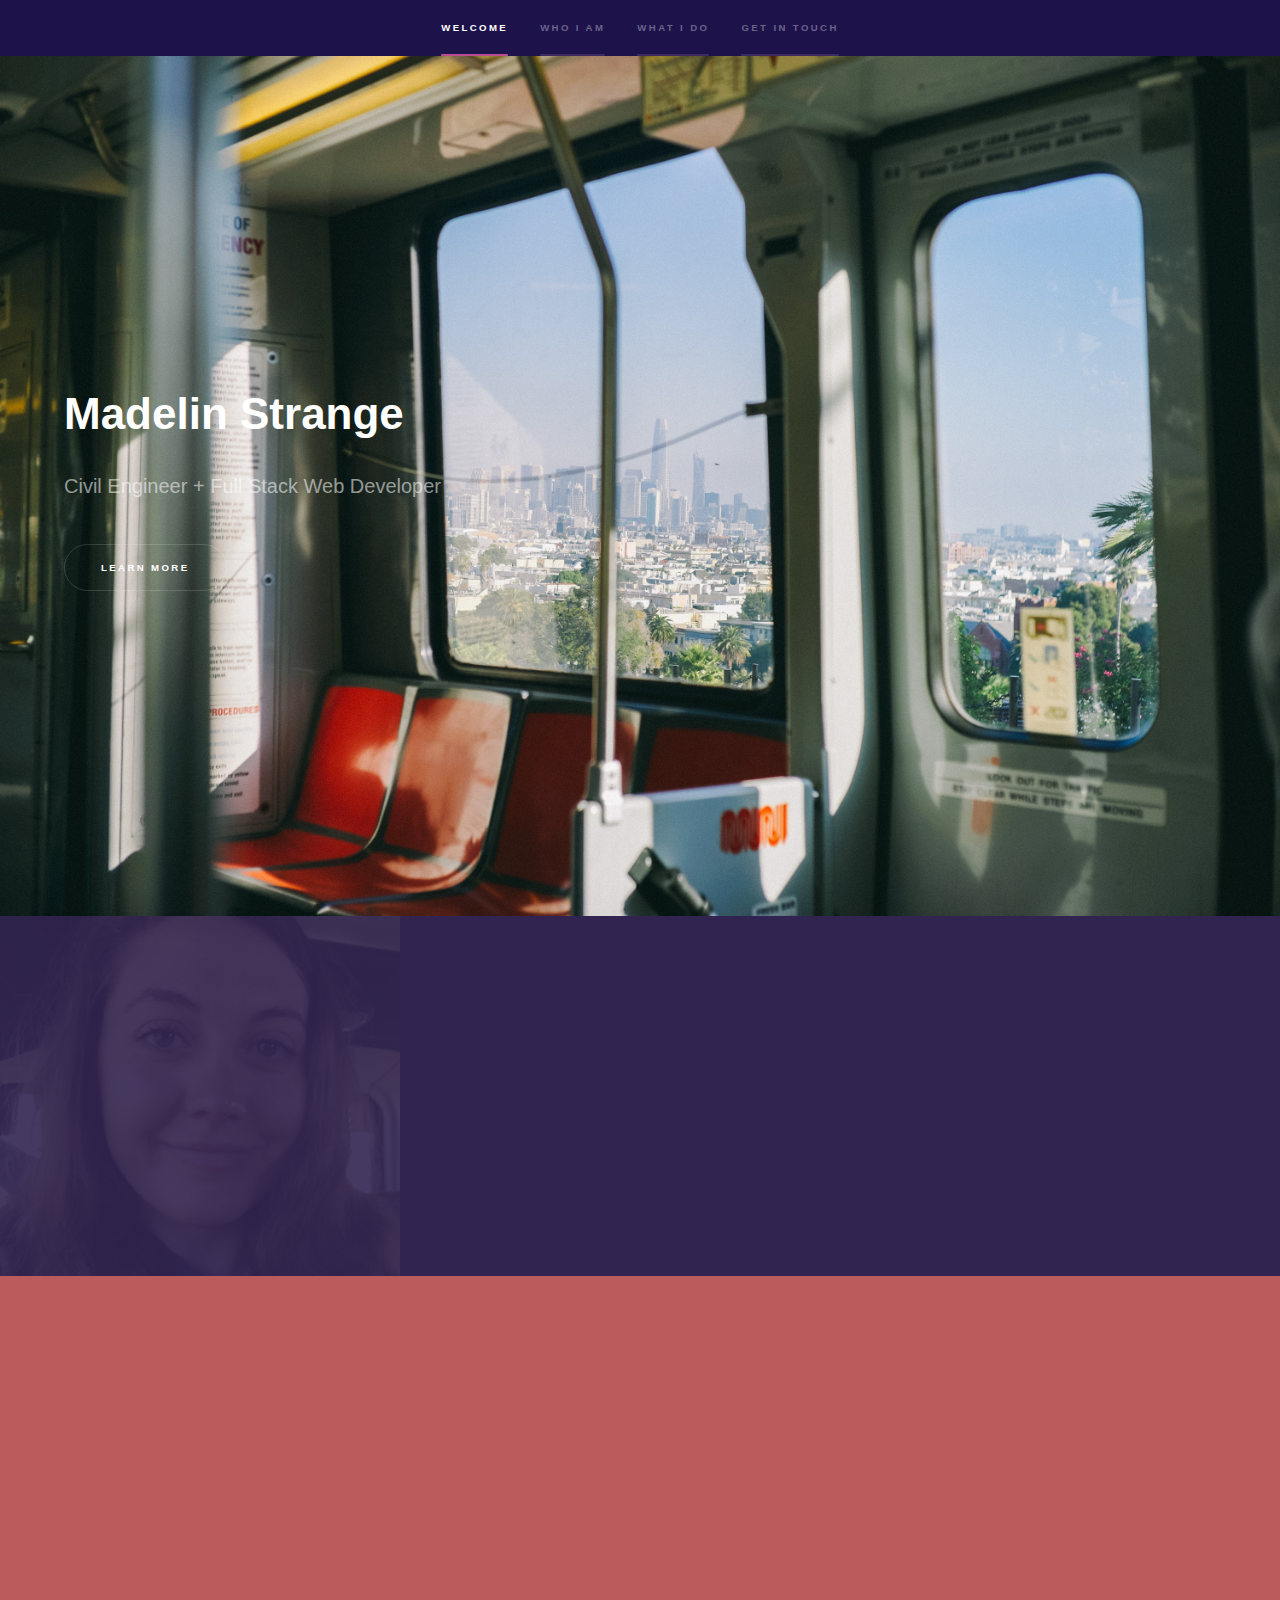
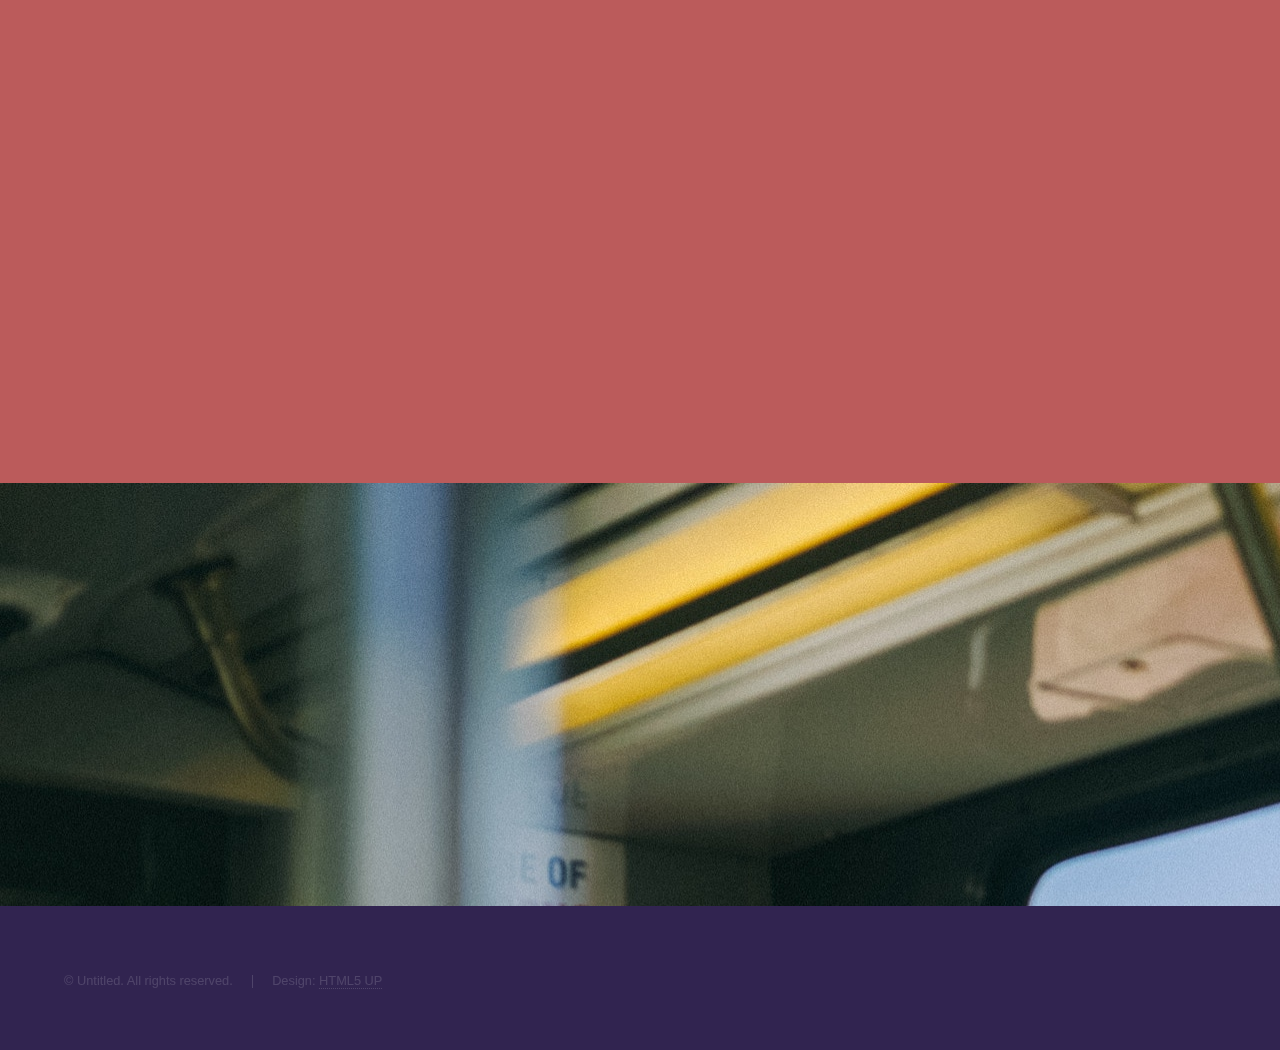
==== commit d72bd973: "added nasa" ====
--- a/index.html
+++ b/index.html
@@ -78,9 +78,13 @@
 								<section>
 									<span class="icon solid major fa-code"></span>
 									<ul class="actions">
-										<li><a href="https://github.com/lifegpa-lambda/Web-U" class="button">Group Building</a></li>
+										<li><a href="https://github.com/lifegpa-lambda/Web-UI" class="button">Group Building</a></li>
 									</ul>
-									
+									<section>
+										<span class="icon solid major fa-code"></span>
+										<ul class="actions">
+											<li><a href="https://nasa-photo-of-the-day.maddiestrange.now.sh/" class="button">NASA site</a></li>
+										</ul>
 								</section>
 								<section>
 									<span class="icon solid major fa-desktop"></span>
--- a/assets/css/main.css
+++ b/assets/css/main.css
@@ -3236,7 +3236,7 @@
 			}
 
 		.wrapper.alt {
-			background-color: #261c3e;
+			background-color: #261c3e00;
 		}
 
 		.wrapper.style1 {
@@ -3244,23 +3244,23 @@
 		}
 
 		.wrapper.style1-alt {
-			background-color: #493382;
+			background-color: #ffffff00;
 		}
 
 		.wrapper.style2 {
-			background-color: #5052b5;
+			background-color: #e6dfa700;
 		}
 
 		.wrapper.style2-alt {
-			background-color: #3e4094;
+			background-color: #3e3f9400;
 		}
 
 		.wrapper.style3 {
-			background-color: #b74e91;
+			background-color: #bb5b5b;
 		}
 
 		.wrapper.style3-alt {
-			background-color: #953d75;
+			background-color: #ffffff;
 		}
 
 		.wrapper.fullscreen {
@@ -3524,7 +3524,7 @@
 
 	#sidebar {
 		padding: 2.5em 2.5em 0.5em 2.5em ;
-		background: #312450;
+		background: #1e124b;
 		cursor: default;
 		height: 100vh;
 		left: 0;
